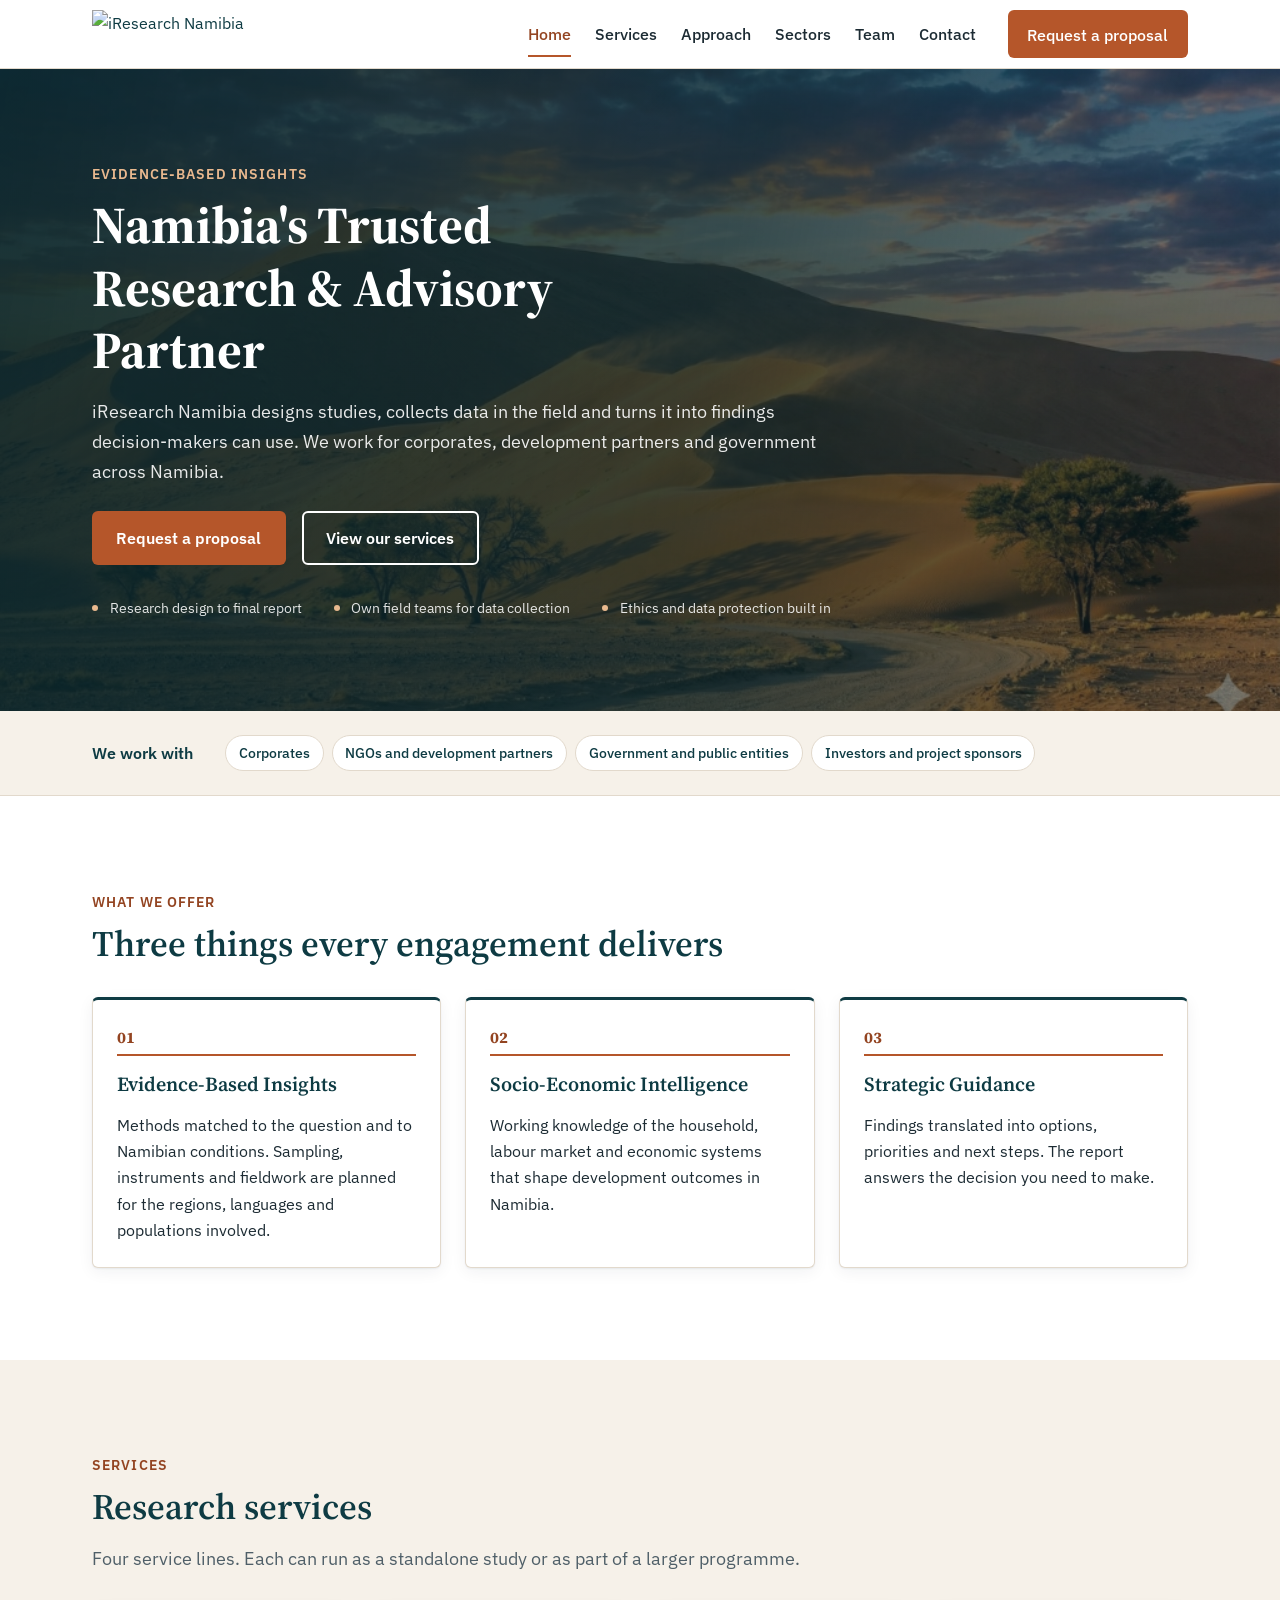
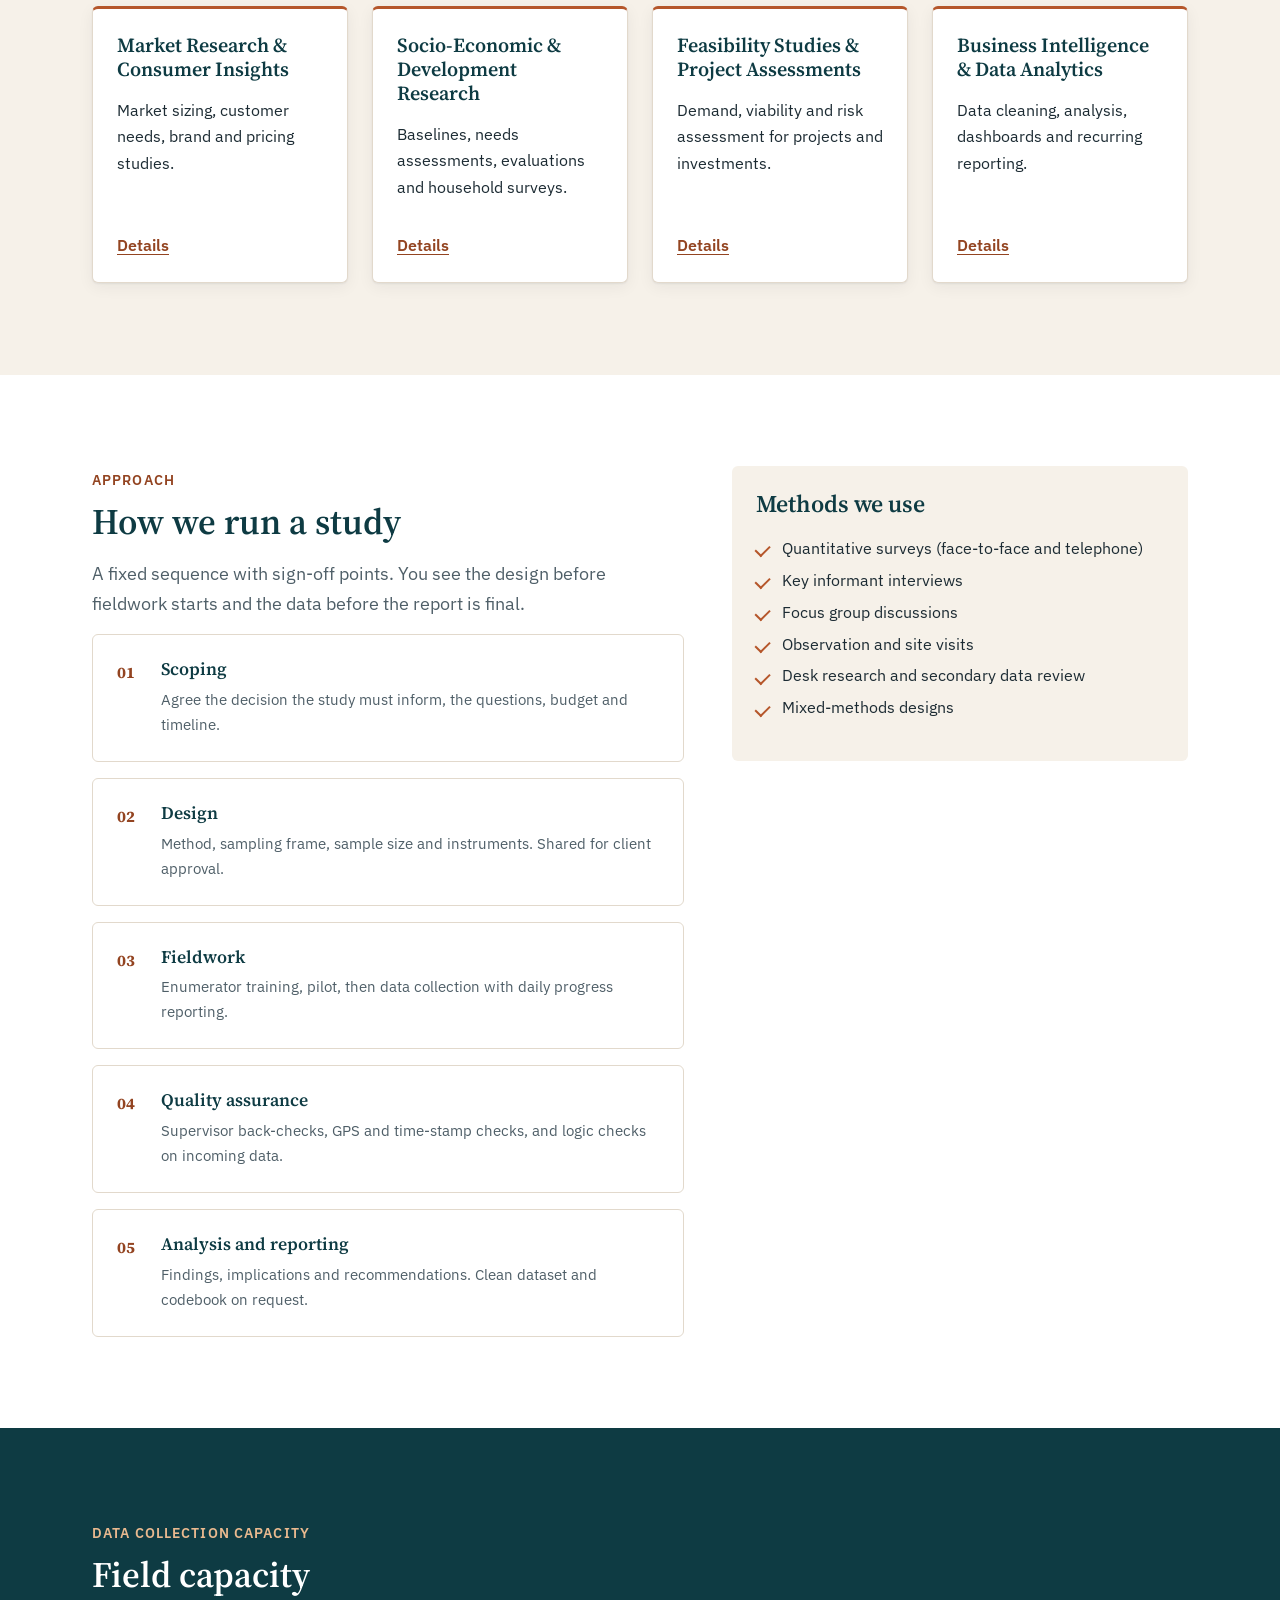
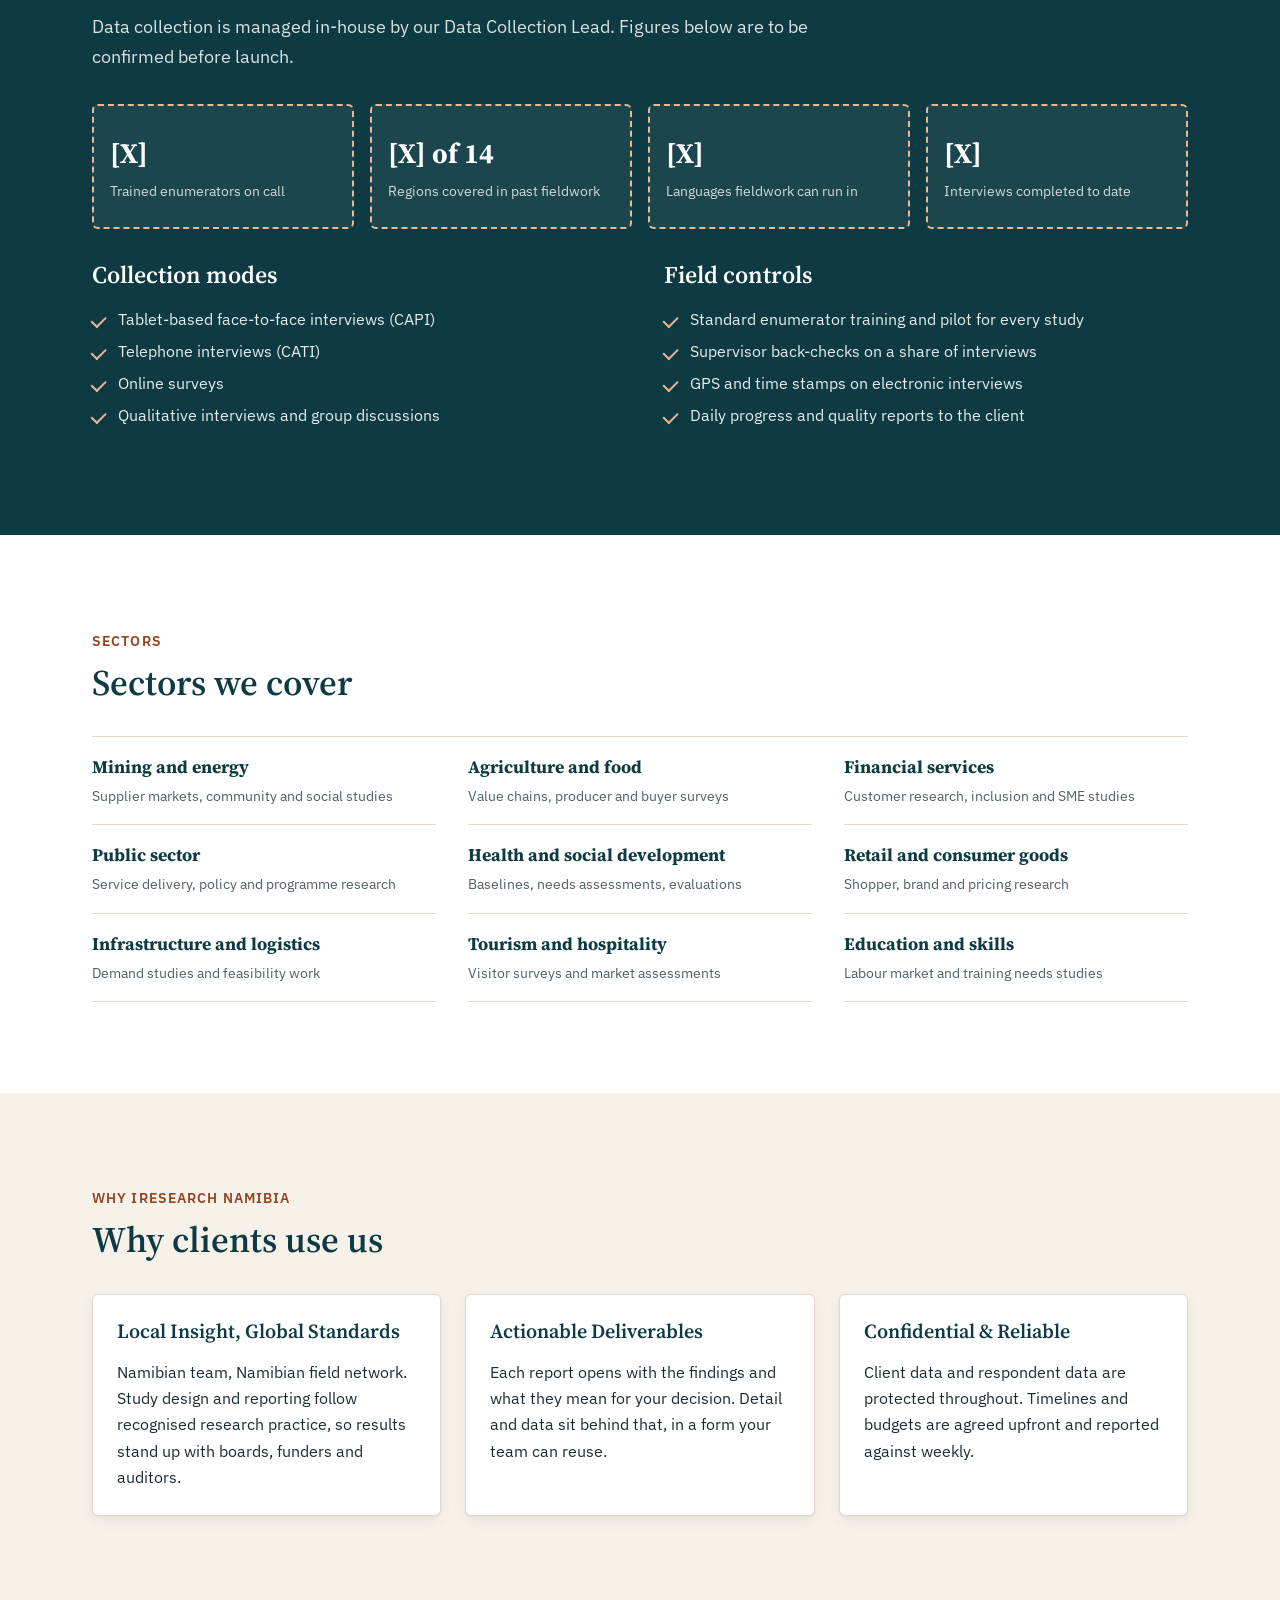
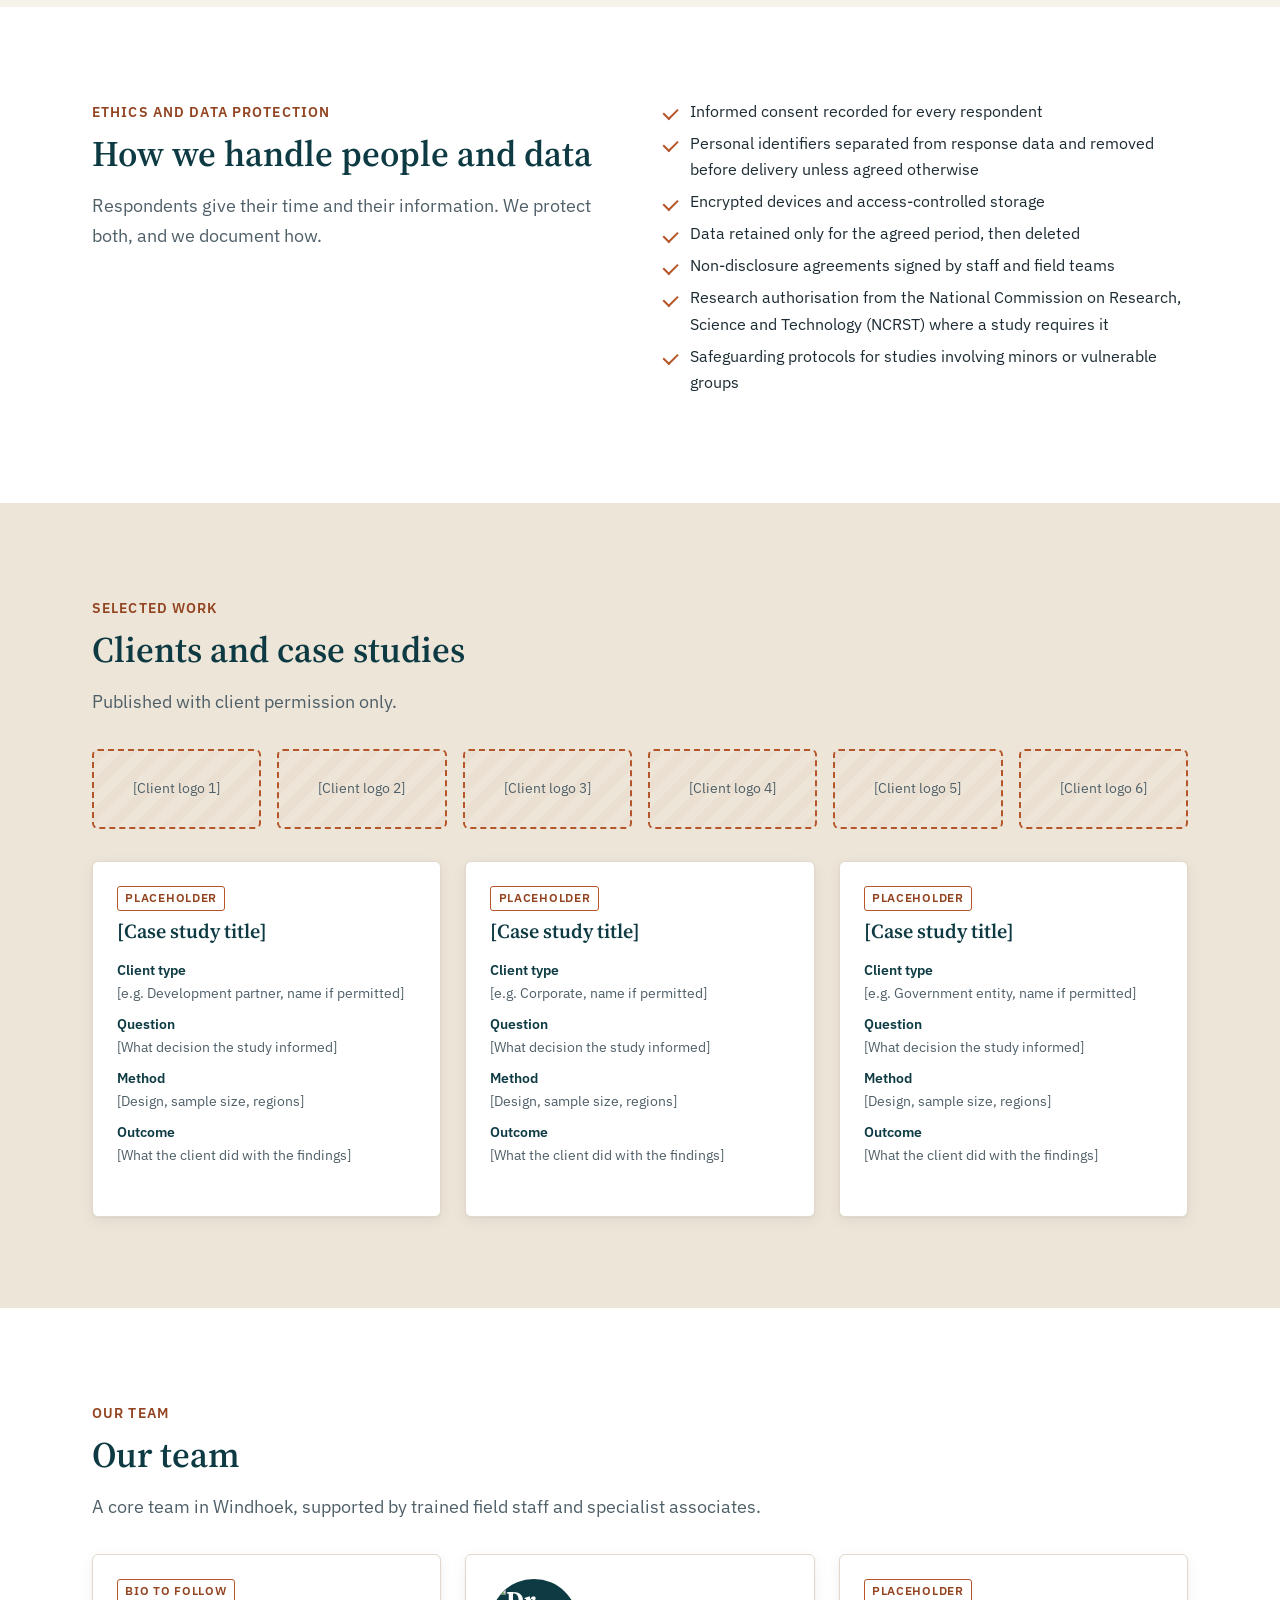
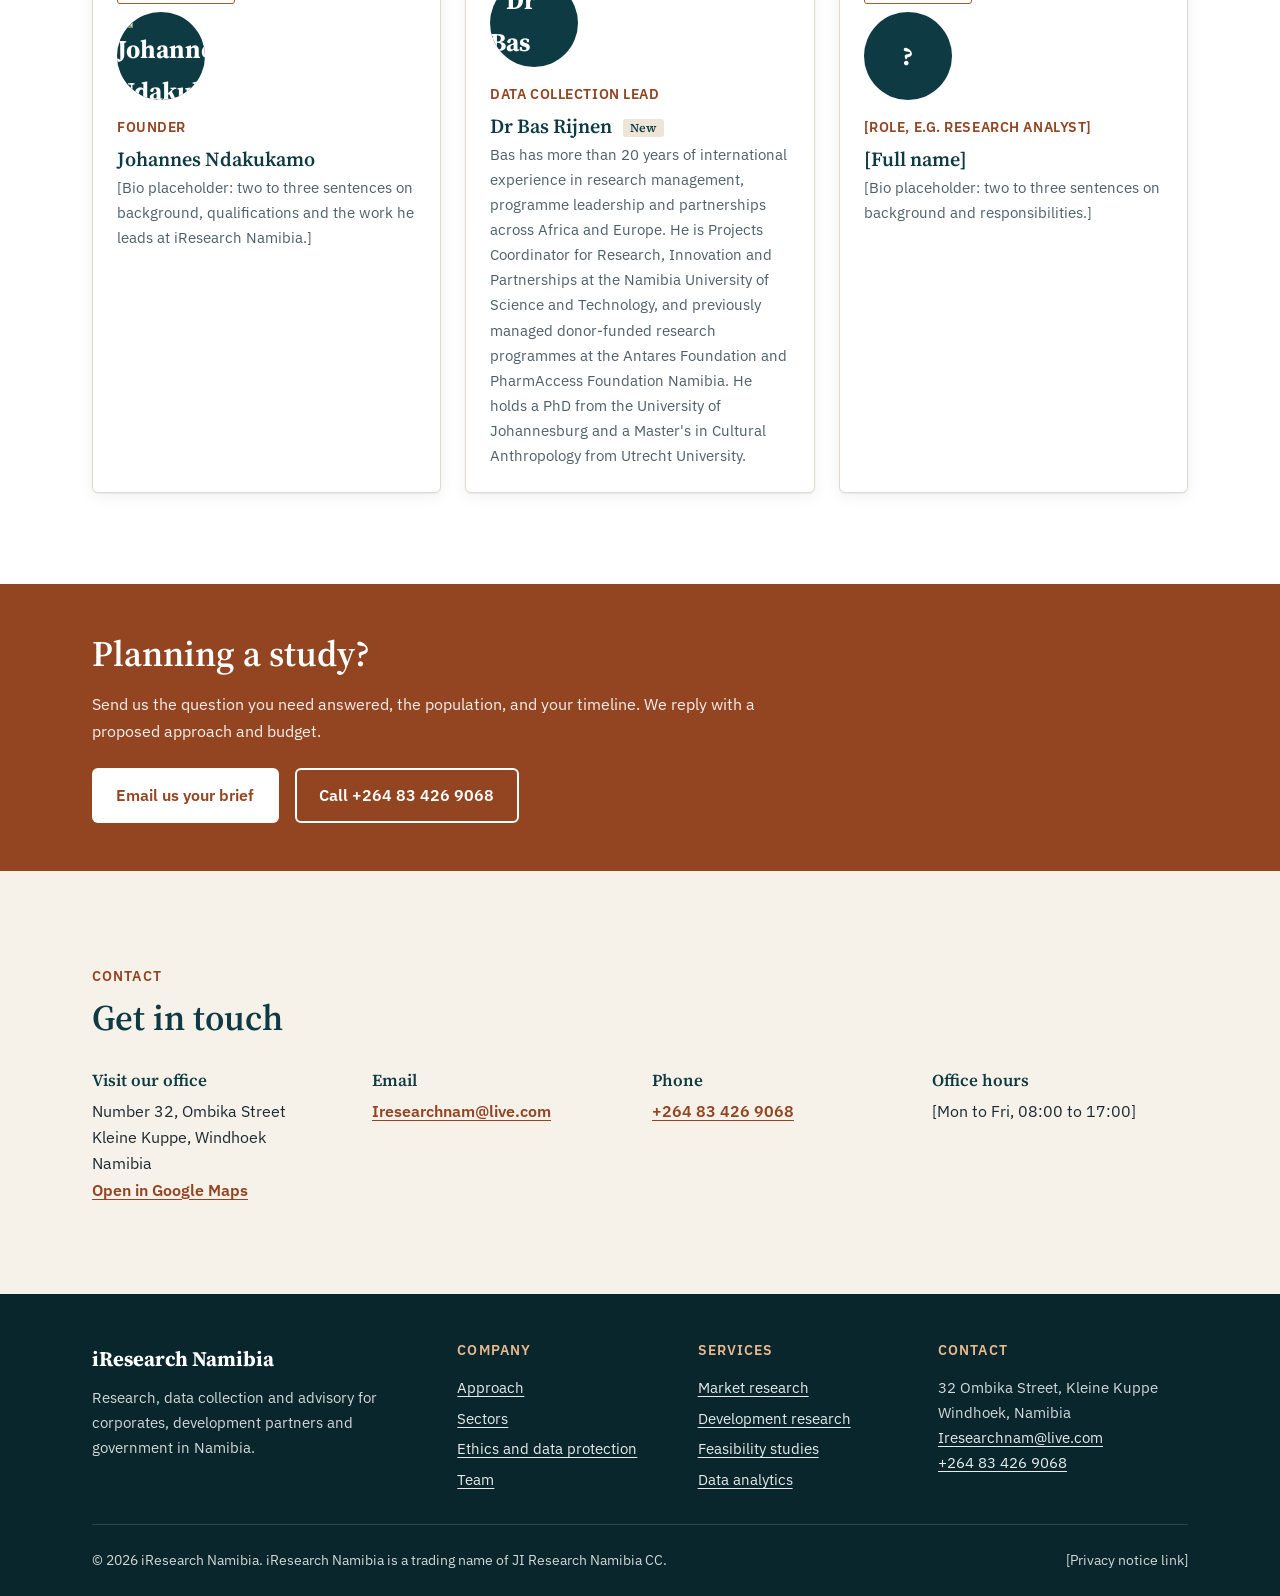
==== index.html @ 67d38da9 "Add website files" ====
<!DOCTYPE html>
<html lang="en-NA">
<head>
  <!-- ==================================================================
       GOOGLE TAG MANAGER: HEAD SNIPPET PLACEHOLDER
       Paste the GTM <script> snippet here, as high in <head> as possible.
       Replace GTM-XXXXXXX with the live container ID.
       Matching <noscript> placeholder sits immediately after <body>.
       ================================================================== -->

  <meta charset="utf-8">
  <meta name="viewport" content="width=device-width, initial-scale=1">
  <title>iResearch Namibia | Research, Data Collection and Advisory, Windhoek</title>
  <meta name="description" content="Windhoek-based research and data-collection firm. Market research, socio-economic and development research, feasibility studies and data analytics for corporates, development partners and government in Namibia.">
  <link rel="canonical" href="https://iresearchnamibia.com/">
  <meta name="robots" content="index, follow">
  <meta name="theme-color" content="#0E3B43">

  <!-- Open Graph -->
  <meta property="og:type" content="website">
  <meta property="og:site_name" content="iResearch Namibia">
  <meta property="og:locale" content="en_NA">
  <meta property="og:title" content="iResearch Namibia | Namibia's Trusted Research & Advisory Partner">
  <meta property="og:description" content="Evidence-based insights for corporates, development partners and government. Research design, nationwide data collection, analysis and advisory from Windhoek.">
  <meta property="og:url" content="https://iresearchnamibia.com/">
  <meta property="og:image" content="https://iresearchnamibia.com/desert-background.jpg">
  <meta property="og:image:alt" content="Namibian desert landscape">

  <!-- Twitter / X card -->
  <meta name="twitter:card" content="summary_large_image">
  <meta name="twitter:title" content="iResearch Namibia | Namibia's Trusted Research & Advisory Partner">
  <meta name="twitter:description" content="Evidence-based insights for corporates, development partners and government in Namibia.">
  <meta name="twitter:image" content="https://iresearchnamibia.com/desert-background.jpg">

  <link rel="icon" href="images/logo.png" type="image/png">

  <!-- Fonts -->
  <link rel="preconnect" href="https://fonts.googleapis.com">
  <link rel="preconnect" href="https://fonts.gstatic.com" crossorigin>
  <link rel="stylesheet" href="https://fonts.googleapis.com/css2?family=IBM+Plex+Sans:wght@400;500;600&family=Source+Serif+4:opsz,wght@8..60,600;8..60,700&display=swap">

  <link rel="stylesheet" href="styles.css">

  <!-- Flags JS support so the mobile menu can collapse. Without JS the menu stays visible. -->
  <script>document.documentElement.classList.add('js');</script>

  <!-- Structured data: Organization + LocalBusiness (ProfessionalService) -->
  <script type="application/ld+json">
  {
    "@context": "https://schema.org",
    "@type": ["Organization", "ProfessionalService"],
    "@id": "https://iresearchnamibia.com/#organization",
    "name": "iResearch Namibia",
    "legalName": "JI Research Namibia CC",
    "alternateName": "JI Research Namibia",
    "url": "https://iresearchnamibia.com/",
    "logo": "https://iresearchnamibia.com/images/logo.png",
    "image": "https://iresearchnamibia.com/desert-background.jpg",
    "slogan": "Namibia's Trusted Research & Advisory Partner",
    "description": "Research and data-collection firm based in Windhoek, Namibia. Market research, socio-economic and development research, feasibility studies and business intelligence for corporates, development partners and government.",
    "email": "Iresearchnam@live.com",
    "telephone": "+264834269068",
    "address": {
      "@type": "PostalAddress",
      "streetAddress": "32 Ombika Street, Kleine Kuppe",
      "addressLocality": "Windhoek",
      "addressRegion": "Khomas",
      "addressCountry": "NA"
    },
    "areaServed": { "@type": "Country", "name": "Namibia" },
    "founder": { "@type": "Person", "name": "Johannes Ndakukamo" },
    "contactPoint": {
      "@type": "ContactPoint",
      "contactType": "sales",
      "telephone": "+264834269068",
      "email": "Iresearchnam@live.com",
      "areaServed": "NA",
      "availableLanguage": ["English"]
    },
    "knowsAbout": [
      "Market research",
      "Consumer insights",
      "Socio-economic research",
      "Development research",
      "Feasibility studies",
      "Business intelligence",
      "Data analytics",
      "Survey data collection"
    ]
  }
  </script>
</head>
<body>
  <!-- ==================================================================
       GOOGLE TAG MANAGER: NOSCRIPT PLACEHOLDER
       Paste the GTM <noscript><iframe ...></iframe></noscript> snippet here,
       immediately after the opening <body> tag.
       ================================================================== -->

  <a class="skip-link" href="#main">Skip to main content</a>

  <header class="site-header">
    <div class="container header-inner">
      <a class="brand" href="index.html" aria-label="iResearch Namibia home">
        <img src="images/logo.png" alt="iResearch Namibia" width="162" height="48">
      </a>

      <button class="nav-toggle" type="button" aria-expanded="false" aria-controls="site-nav">
        <span class="nav-toggle-bars" aria-hidden="true"></span>
        <span>Menu</span>
      </button>

      <nav class="site-nav" id="site-nav" aria-label="Main">
        <ul>
          <li><a href="index.html" aria-current="page">Home</a></li>
          <li><a href="services.html">Services</a></li>
          <li><a href="index.html#approach">Approach</a></li>
          <li><a href="index.html#sectors">Sectors</a></li>
          <li><a href="index.html#team">Team</a></li>
          <li><a href="index.html#contact">Contact</a></li>
          <li class="nav-cta"><a class="btn btn-primary" href="index.html#contact">Request a proposal</a></li>
        </ul>
      </nav>
    </div>
  </header>

  <main id="main">

    <!-- 1. HERO -->
    <section class="hero" aria-labelledby="hero-title">
      <div class="container">
        <span class="eyebrow">Evidence-based Insights</span>
        <h1 id="hero-title">Namibia's Trusted Research &amp; Advisory Partner</h1>
        <p class="lead">iResearch Namibia designs studies, collects data in the field and turns it into findings decision-makers can use. We work for corporates, development partners and government across Namibia.</p>
        <div class="btn-row">
          <a class="btn btn-primary" href="#contact">Request a proposal</a>
          <a class="btn btn-light" href="services.html">View our services</a>
        </div>
        <ul class="hero-points">
          <li>Research design to final report</li>
          <li>Own field teams for data collection</li>
          <li>Ethics and data protection built in</li>
        </ul>
      </div>
    </section>

    <!-- 2. AUDIENCE STRIP -->
    <section class="audience" aria-label="Who we work with">
      <div class="container audience-inner">
        <p>We work with</p>
        <ul>
          <li><span class="chip">Corporates</span></li>
          <li><span class="chip">NGOs and development partners</span></li>
          <li><span class="chip">Government and public entities</span></li>
          <li><span class="chip">Investors and project sponsors</span></li>
        </ul>
      </div>
    </section>

    <!-- 3. PILLARS -->
    <section class="section" aria-labelledby="pillars-title">
      <div class="container">
        <div class="section-head">
          <span class="eyebrow">What we offer</span>
          <h2 id="pillars-title">Three things every engagement delivers</h2>
        </div>
        <div class="grid grid-3">
          <article class="card pillar">
            <span class="card-num">01</span>
            <h3>Evidence-Based Insights</h3>
            <p>Methods matched to the question and to Namibian conditions. Sampling, instruments and fieldwork are planned for the regions, languages and populations involved.</p>
          </article>
          <article class="card pillar">
            <span class="card-num">02</span>
            <h3>Socio-Economic Intelligence</h3>
            <p>Working knowledge of the household, labour market and economic systems that shape development outcomes in Namibia.</p>
          </article>
          <article class="card pillar">
            <span class="card-num">03</span>
            <h3>Strategic Guidance</h3>
            <p>Findings translated into options, priorities and next steps. The report answers the decision you need to make.</p>
          </article>
        </div>
      </div>
    </section>

    <!-- 4. SERVICES OVERVIEW -->
    <section class="section section--tint" aria-labelledby="services-title">
      <div class="container">
        <div class="section-head">
          <span class="eyebrow">Services</span>
          <h2 id="services-title">Research services</h2>
          <p class="lead">Four service lines. Each can run as a standalone study or as part of a larger programme.</p>
        </div>
        <div class="grid grid-4">
          <article class="card service-card">
            <h3>Market Research &amp; Consumer Insights</h3>
            <p>Market sizing, customer needs, brand and pricing studies.</p>
            <a class="card-link" href="services.html#market-research">Details<span class="visually-hidden"> on market research and consumer insights</span></a>
          </article>
          <article class="card service-card">
            <h3>Socio-Economic &amp; Development Research</h3>
            <p>Baselines, needs assessments, evaluations and household surveys.</p>
            <a class="card-link" href="services.html#development-research">Details<span class="visually-hidden"> on socio-economic and development research</span></a>
          </article>
          <article class="card service-card">
            <h3>Feasibility Studies &amp; Project Assessments</h3>
            <p>Demand, viability and risk assessment for projects and investments.</p>
            <a class="card-link" href="services.html#feasibility">Details<span class="visually-hidden"> on feasibility studies and project assessments</span></a>
          </article>
          <article class="card service-card">
            <h3>Business Intelligence &amp; Data Analytics</h3>
            <p>Data cleaning, analysis, dashboards and recurring reporting.</p>
            <a class="card-link" href="services.html#analytics">Details<span class="visually-hidden"> on business intelligence and data analytics</span></a>
          </article>
        </div>
      </div>
    </section>

    <!-- 5. APPROACH / METHODOLOGY -->
    <section class="section" id="approach" aria-labelledby="approach-title">
      <div class="container split split--wide-left">
        <div>
          <span class="eyebrow">Approach</span>
          <h2 id="approach-title">How we run a study</h2>
          <p class="lead">A fixed sequence with sign-off points. You see the design before fieldwork starts and the data before the report is final.</p>
          <ol class="steps">
            <li>
              <h3>Scoping</h3>
              <p>Agree the decision the study must inform, the questions, budget and timeline.</p>
            </li>
            <li>
              <h3>Design</h3>
              <p>Method, sampling frame, sample size and instruments. Shared for client approval.</p>
            </li>
            <li>
              <h3>Fieldwork</h3>
              <p>Enumerator training, pilot, then data collection with daily progress reporting.</p>
            </li>
            <li>
              <h3>Quality assurance</h3>
              <p>Supervisor back-checks, GPS and time-stamp checks, and logic checks on incoming data.</p>
            </li>
            <li>
              <h3>Analysis and reporting</h3>
              <p>Findings, implications and recommendations. Clean dataset and codebook on request.</p>
            </li>
          </ol>
        </div>
        <aside class="service-panel" aria-labelledby="methods-title">
          <h3 id="methods-title">Methods we use</h3>
          <ul class="check-list">
            <li>Quantitative surveys (face-to-face and telephone)</li>
            <li>Key informant interviews</li>
            <li>Focus group discussions</li>
            <li>Observation and site visits</li>
            <li>Desk research and secondary data review</li>
            <li>Mixed-methods designs</li>
          </ul>
          <!-- CONFIRM: adjust this list to methods the team delivers today. -->
        </aside>
      </div>
    </section>

    <!-- 6. DATA COLLECTION CAPACITY -->
    <section class="section section--dark" id="capacity" aria-labelledby="capacity-title">
      <div class="container">
        <div class="section-head">
          <span class="eyebrow">Data collection capacity</span>
          <h2 id="capacity-title">Field capacity</h2>
          <p class="lead">Data collection is managed in-house by our Data Collection Lead. Figures below are to be confirmed before launch.</p>
        </div>

        <!-- PLACEHOLDER: replace each [X] with a verified figure. Do not publish estimates. -->
        <dl class="stats">
          <div class="stat placeholder">
            <dt>Trained enumerators on call</dt>
            <dd>[X]</dd>
          </div>
          <div class="stat placeholder">
            <dt>Regions covered in past fieldwork</dt>
            <dd>[X] of 14</dd>
          </div>
          <div class="stat placeholder">
            <dt>Languages fieldwork can run in</dt>
            <dd>[X]</dd>
          </div>
          <div class="stat placeholder">
            <dt>Interviews completed to date</dt>
            <dd>[X]</dd>
          </div>
        </dl>

        <div class="split mt-4">
          <div>
            <h3>Collection modes</h3>
            <ul class="check-list">
              <li>Tablet-based face-to-face interviews (CAPI)</li>
              <li>Telephone interviews (CATI)</li>
              <li>Online surveys</li>
              <li>Qualitative interviews and group discussions</li>
            </ul>
            <!-- CONFIRM: list the platform used, e.g. [KoboToolbox / SurveyCTO / ODK]. -->
          </div>
          <div>
            <h3>Field controls</h3>
            <ul class="check-list">
              <li>Standard enumerator training and pilot for every study</li>
              <li>Supervisor back-checks on a share of interviews</li>
              <li>GPS and time stamps on electronic interviews</li>
              <li>Daily progress and quality reports to the client</li>
            </ul>
          </div>
        </div>
      </div>
    </section>

    <!-- 7. SECTORS -->
    <section class="section" id="sectors" aria-labelledby="sectors-title">
      <div class="container">
        <div class="section-head">
          <span class="eyebrow">Sectors</span>
          <h2 id="sectors-title">Sectors we cover</h2>
        </div>
        <!-- CONFIRM: keep only sectors where the team has delivered work or can show relevant experience. -->
        <ul class="sector-list">
          <li><strong>Mining and energy</strong><span>Supplier markets, community and social studies</span></li>
          <li><strong>Agriculture and food</strong><span>Value chains, producer and buyer surveys</span></li>
          <li><strong>Financial services</strong><span>Customer research, inclusion and SME studies</span></li>
          <li><strong>Public sector</strong><span>Service delivery, policy and programme research</span></li>
          <li><strong>Health and social development</strong><span>Baselines, needs assessments, evaluations</span></li>
          <li><strong>Retail and consumer goods</strong><span>Shopper, brand and pricing research</span></li>
          <li><strong>Infrastructure and logistics</strong><span>Demand studies and feasibility work</span></li>
          <li><strong>Tourism and hospitality</strong><span>Visitor surveys and market assessments</span></li>
          <li><strong>Education and skills</strong><span>Labour market and training needs studies</span></li>
        </ul>
      </div>
    </section>

    <!-- 8. WHY US -->
    <section class="section section--tint" aria-labelledby="why-title">
      <div class="container">
        <div class="section-head">
          <span class="eyebrow">Why iResearch Namibia</span>
          <h2 id="why-title">Why clients use us</h2>
        </div>
        <div class="grid grid-3">
          <article class="card">
            <h3>Local Insight, Global Standards</h3>
            <p>Namibian team, Namibian field network. Study design and reporting follow recognised research practice, so results stand up with boards, funders and auditors.</p>
          </article>
          <article class="card">
            <h3>Actionable Deliverables</h3>
            <p>Each report opens with the findings and what they mean for your decision. Detail and data sit behind that, in a form your team can reuse.</p>
          </article>
          <article class="card">
            <h3>Confidential &amp; Reliable</h3>
            <p>Client data and respondent data are protected throughout. Timelines and budgets are agreed upfront and reported against weekly.</p>
          </article>
        </div>
      </div>
    </section>

    <!-- 9. ETHICS AND DATA PROTECTION -->
    <section class="section" id="ethics" aria-labelledby="ethics-title">
      <div class="container split">
        <div>
          <span class="eyebrow">Ethics and data protection</span>
          <h2 id="ethics-title">How we handle people and data</h2>
          <p class="lead">Respondents give their time and their information. We protect both, and we document how.</p>
        </div>
        <div>
          <ul class="check-list">
            <li>Informed consent recorded for every respondent</li>
            <li>Personal identifiers separated from response data and removed before delivery unless agreed otherwise</li>
            <li>Encrypted devices and access-controlled storage</li>
            <li>Data retained only for the agreed period, then deleted</li>
            <li>Non-disclosure agreements signed by staff and field teams</li>
            <li>Research authorisation from the National Commission on Research, Science and Technology (NCRST) where a study requires it</li>
            <li>Safeguarding protocols for studies involving minors or vulnerable groups</li>
          </ul>
          <!-- CONFIRM: each item above must match current practice. Add a link to a data protection policy page once written. -->
        </div>
      </div>
    </section>

    <!-- 10. CLIENTS AND CASE STUDIES (PLACEHOLDERS) -->
    <section class="section section--tint-2" id="work" aria-labelledby="work-title">
      <div class="container">
        <div class="section-head">
          <span class="eyebrow">Selected work</span>
          <h2 id="work-title">Clients and case studies</h2>
          <p class="lead">Published with client permission only.</p>
        </div>

        <!-- PLACEHOLDER: client logos. Use only with written client consent. Replace each li with
             <li><img src="images/clients/name.png" alt="Client name" loading="lazy"></li> -->
        <h3 class="visually-hidden">Client logos</h3>
        <ul class="logo-strip" aria-label="Client logos (placeholders)">
          <li class="placeholder">[Client logo 1]</li>
          <li class="placeholder">[Client logo 2]</li>
          <li class="placeholder">[Client logo 3]</li>
          <li class="placeholder">[Client logo 4]</li>
          <li class="placeholder">[Client logo 5]</li>
          <li class="placeholder">[Client logo 6]</li>
        </ul>

        <!-- PLACEHOLDER: case studies. Keep the Client / Question / Method / Outcome structure. -->
        <div class="grid grid-3 mt-4">
          <article class="card case-card placeholder">
            <span class="ph-label">Placeholder</span>
            <h3>[Case study title]</h3>
            <dl>
              <dt>Client type</dt><dd>[e.g. Development partner, name if permitted]</dd>
              <dt>Question</dt><dd>[What decision the study informed]</dd>
              <dt>Method</dt><dd>[Design, sample size, regions]</dd>
              <dt>Outcome</dt><dd>[What the client did with the findings]</dd>
            </dl>
          </article>
          <article class="card case-card placeholder">
            <span class="ph-label">Placeholder</span>
            <h3>[Case study title]</h3>
            <dl>
              <dt>Client type</dt><dd>[e.g. Corporate, name if permitted]</dd>
              <dt>Question</dt><dd>[What decision the study informed]</dd>
              <dt>Method</dt><dd>[Design, sample size, regions]</dd>
              <dt>Outcome</dt><dd>[What the client did with the findings]</dd>
            </dl>
          </article>
          <article class="card case-card placeholder">
            <span class="ph-label">Placeholder</span>
            <h3>[Case study title]</h3>
            <dl>
              <dt>Client type</dt><dd>[e.g. Government entity, name if permitted]</dd>
              <dt>Question</dt><dd>[What decision the study informed]</dd>
              <dt>Method</dt><dd>[Design, sample size, regions]</dd>
              <dt>Outcome</dt><dd>[What the client did with the findings]</dd>
            </dl>
          </article>
        </div>
      </div>
    </section>

    <!-- 11. TEAM -->
    <section class="section" id="team" aria-labelledby="team-title">
      <div class="container">
        <div class="section-head">
          <span class="eyebrow">Our team</span>
          <h2 id="team-title">Our team</h2>
          <p class="lead">A core team in Windhoek, supported by trained field staff and specialist associates.</p>
        </div>
        <div class="grid grid-3">

          <!-- TEAM CARD: Founder. Replace bracketed text. Suggested bio points to confirm:
               commercial banking background (Standard Bank Namibia), MBA (Wits Business School),
               deal structuring and business development experience. -->
          <article class="card team-card placeholder">
            <span class="ph-label">Bio to follow</span>
            <img class="avatar" src="images/team/johannes.jpg" alt="Johannes Ndakukamo" width="88" height="88">
            <p class="team-role">Founder</p>
            <h3>Johannes Ndakukamo</h3>
            <p class="bio">[Bio placeholder: two to three sentences on background, qualifications and the work he leads at iResearch Namibia.]</p>
          </article>

          <!-- TEAM CARD: Dr Bas Rijnen, Data Collection Lead. Bio drawn from his CV (Sept 2026). -->
          <article class="card team-card">
            <img class="avatar" src="images/team/bas-rijnen.png" alt="Dr Bas Rijnen" width="88" height="88" style="object-fit:cover;border-radius:50%;padding:0">
            <p class="team-role">Data Collection Lead</p>
            <h3>Dr Bas Rijnen <span class="team-tag">New</span></h3>
            <p class="bio">Bas has more than 20 years of international experience in research management, programme leadership and partnerships across Africa and Europe. He is Projects Coordinator for Research, Innovation and Partnerships at the Namibia University of Science and Technology, and previously managed donor-funded research programmes at the Antares Foundation and PharmAccess Foundation Namibia. He holds a PhD from the University of Johannesburg and a Master's in Cultural Anthropology from Utrecht University.</p>
          </article>

          <!-- TEAM CARD: third member. Name, role and bio to follow. -->
          <article class="card team-card placeholder">
            <span class="ph-label">Placeholder</span>
            <div class="avatar" aria-hidden="true">?</div>
            <p class="team-role">[Role, e.g. Research Analyst]</p>
            <h3>[Full name]</h3>
            <p class="bio">[Bio placeholder: two to three sentences on background and responsibilities.]</p>
          </article>

        </div>
      </div>
    </section>

    <!-- 12. CTA -->
    <section class="cta-band" aria-labelledby="cta-title">
      <div class="container">
        <h2 id="cta-title">Planning a study?</h2>
        <p>Send us the question you need answered, the population, and your timeline. We reply with a proposed approach and budget.</p>
        <div class="btn-row">
          <a class="btn btn-primary" href="mailto:Iresearchnam@live.com?subject=Research%20proposal%20request">Email us your brief</a>
          <a class="btn btn-light" href="tel:+264834269068">Call +264 83 426 9068</a>
        </div>
      </div>
    </section>

    <!-- 13. CONTACT -->
    <section class="section section--tint" id="contact" aria-labelledby="contact-title">
      <div class="container">
        <div class="section-head">
          <span class="eyebrow">Contact</span>
          <h2 id="contact-title">Get in touch</h2>
        </div>
        <div class="contact-grid">
          <div class="contact-item">
            <h3>Visit our office</h3>
            <address>
              Number 32, Ombika Street<br>
              Kleine Kuppe, Windhoek<br>
              Namibia
            </address>
            <p><a href="https://www.google.com/maps/search/?api=1&amp;query=32+Ombika+Street+Kleine+Kuppe+Windhoek+Namibia" rel="noopener" target="_blank">Open in Google Maps<span class="visually-hidden"> (opens in a new tab)</span></a></p>
          </div>
          <div class="contact-item">
            <h3>Email</h3>
            <p><a href="mailto:Iresearchnam@live.com">Iresearchnam@live.com</a></p>
          </div>
          <div class="contact-item">
            <h3>Phone</h3>
            <p><a href="tel:+264834269068">+264 83 426 9068</a></p>
          </div>
          <div class="contact-item">
            <h3>Office hours</h3>
            <!-- PLACEHOLDER: confirm hours -->
            <p>[Mon to Fri, 08:00 to 17:00]</p>
          </div>
        </div>
      </div>
    </section>

  </main>

  <footer class="site-footer">
    <div class="container">
      <div class="footer-grid">
        <div>
          <p class="footer-brand">iResearch Namibia</p>
          <p>Research, data collection and advisory for corporates, development partners and government in Namibia.</p>
        </div>
        <nav aria-label="Footer">
          <h2>Company</h2>
          <ul>
            <li><a href="index.html#approach">Approach</a></li>
            <li><a href="index.html#sectors">Sectors</a></li>
            <li><a href="index.html#ethics">Ethics and data protection</a></li>
            <li><a href="index.html#team">Team</a></li>
          </ul>
        </nav>
        <nav aria-label="Services">
          <h2>Services</h2>
          <ul>
            <li><a href="services.html#market-research">Market research</a></li>
            <li><a href="services.html#development-research">Development research</a></li>
            <li><a href="services.html#feasibility">Feasibility studies</a></li>
            <li><a href="services.html#analytics">Data analytics</a></li>
          </ul>
        </nav>
        <div>
          <h2>Contact</h2>
          <address>
            32 Ombika Street, Kleine Kuppe<br>
            Windhoek, Namibia<br>
            <a href="mailto:Iresearchnam@live.com">Iresearchnam@live.com</a><br>
            <a href="tel:+264834269068">+264 83 426 9068</a>
          </address>
        </div>
      </div>
      <div class="footer-legal">
        <p>&copy; 2026 iResearch Namibia. iResearch Namibia is a trading name of JI Research Namibia CC.</p>
        <!-- PLACEHOLDER: link to privacy notice once published, e.g. <a href="privacy.html">Privacy notice</a> -->
        <p>[Privacy notice link]</p>
      </div>
    </div>
  </footer>

  <!-- Mobile menu toggle. The only script on the page. -->
  <script>
    (function () {
      var btn = document.querySelector('.nav-toggle');
      var nav = document.getElementById('site-nav');
      if (!btn || !nav) return;
      function close() { nav.classList.remove('is-open'); btn.setAttribute('aria-expanded', 'false'); }
      btn.addEventListener('click', function () {
        var open = nav.classList.toggle('is-open');
        btn.setAttribute('aria-expanded', open ? 'true' : 'false');
      });
      nav.addEventListener('click', function (e) { if (e.target.closest('a')) close(); });
      document.addEventListener('keydown', function (e) { if (e.key === 'Escape') close(); });
    })();
  </script>
</body>
</html>
---- styles.css ----
/* ==========================================================================
   iResearch Namibia | Shared stylesheet
   Mobile-first. Plain CSS. No framework.
   Fonts: Source Serif 4 (headings), IBM Plex Sans (body) via Google Fonts.
   ========================================================================== */

/* ---------- 1. Tokens ---------- */
:root {
  /* Colour */
  --c-primary: #0E3B43;        /* Deep petrol: header, dark bands */
  --c-primary-dark: #08262C;   /* Footer, hover on dark */
  --c-accent: #B5562A;         /* Dune ochre: buttons (white text 4.8:1) */
  --c-accent-dark: #934421;    /* Ochre for text and links on light (6:1) */
  --c-accent-soft: #E9B98F;    /* Ochre highlight on dark backgrounds */
  --c-sand: #F6F1E9;           /* Page background tint */
  --c-sand-2: #EDE5D8;         /* Alternate section tint */
  --c-line: #E2D9CC;           /* Borders, rules */
  --c-ink: #1C2B33;            /* Body text */
  --c-muted: #4F5F68;          /* Secondary text */
  --c-white: #FFFFFF;

  /* Type */
  --f-head: "Source Serif 4", Georgia, "Times New Roman", serif;
  --f-body: "IBM Plex Sans", system-ui, -apple-system, "Segoe UI", Roboto, Arial, sans-serif;

  --fs-sm: 0.875rem;
  --fs-base: 1rem;
  --fs-md: 1.125rem;
  --fs-lg: clamp(1.25rem, 1.1rem + 0.6vw, 1.5rem);
  --fs-xl: clamp(1.6rem, 1.3rem + 1.4vw, 2.25rem);
  --fs-xxl: clamp(2rem, 1.5rem + 2.6vw, 3.25rem);

  /* Space and shape */
  --space-1: 0.5rem;
  --space-2: 1rem;
  --space-3: 1.5rem;
  --space-4: 2rem;
  --space-5: 3rem;
  --space-6: clamp(3.5rem, 2.5rem + 4vw, 6rem);
  --radius: 6px;
  --shadow: 0 1px 2px rgba(8, 38, 44, 0.06), 0 4px 16px rgba(8, 38, 44, 0.06);
  --max: 1160px;
}

/* ---------- 2. Base ---------- */
*,
*::before,
*::after { box-sizing: border-box; }

html { -webkit-text-size-adjust: 100%; scroll-behavior: smooth; }

@media (prefers-reduced-motion: reduce) {
  html { scroll-behavior: auto; }
  *, *::before, *::after { transition: none !important; animation: none !important; }
}

body {
  margin: 0;
  font-family: var(--f-body);
  font-size: var(--fs-base);
  line-height: 1.65;
  color: var(--c-ink);
  background: var(--c-white);
}

img { max-width: 100%; height: auto; display: block; }

h1, h2, h3, h4 {
  font-family: var(--f-head);
  font-weight: 600;
  line-height: 1.2;
  color: var(--c-primary);
  margin: 0 0 var(--space-2);
}
h1 { font-size: var(--fs-xxl); font-weight: 700; }
h2 { font-size: var(--fs-xl); }
h3 { font-size: var(--fs-lg); }
h4 { font-size: var(--fs-md); }

p { margin: 0 0 var(--space-2); }
ul, ol { margin: 0 0 var(--space-2); padding-left: 1.2rem; }
li + li { margin-top: 0.35rem; }

a { color: var(--c-accent-dark); text-underline-offset: 3px; }
a:hover { color: var(--c-primary); }

:focus-visible {
  outline: 3px solid var(--c-accent);
  outline-offset: 3px;
  border-radius: 2px;
}

address { font-style: normal; }

/* ---------- 3. Utilities ---------- */
.container {
  width: 100%;
  max-width: var(--max);
  margin-inline: auto;
  padding-inline: var(--space-3);
}

.visually-hidden {
  position: absolute !important;
  width: 1px; height: 1px;
  padding: 0; margin: -1px;
  overflow: hidden; clip: rect(0 0 0 0);
  white-space: nowrap; border: 0;
}

.skip-link {
  position: absolute;
  left: var(--space-2);
  top: -100px;
  z-index: 100;
  background: var(--c-white);
  color: var(--c-primary);
  padding: var(--space-1) var(--space-2);
  border-radius: var(--radius);
  font-weight: 600;
}
.skip-link:focus { top: var(--space-2); }

.eyebrow {
  display: inline-block;
  font-family: var(--f-body);
  font-size: var(--fs-sm);
  font-weight: 600;
  letter-spacing: 0.08em;
  text-transform: uppercase;
  color: var(--c-accent-dark);
  margin-bottom: var(--space-1);
}

.lead { font-size: var(--fs-md); color: var(--c-muted); max-width: 46rem; }

/* Visible placeholder marker. Remove the class once real content is in. */
.placeholder {
  border: 2px dashed var(--c-accent);
  background: repeating-linear-gradient(
    -45deg, rgba(181, 86, 42, 0.04), rgba(181, 86, 42, 0.04) 10px,
    transparent 10px, transparent 20px);
}
.ph-label {
  display: inline-block;
  align-self: flex-start;
  font-size: 0.75rem;
  font-weight: 600;
  letter-spacing: 0.06em;
  text-transform: uppercase;
  color: var(--c-accent-dark);
  background: var(--c-white);
  border: 1px solid var(--c-accent);
  border-radius: 3px;
  padding: 0.1rem 0.45rem;
  margin-bottom: var(--space-1);
}

/* ---------- 4. Buttons ---------- */
.btn {
  display: inline-flex;
  align-items: center;
  justify-content: center;
  gap: 0.5rem;
  min-height: 48px;
  padding: 0.75rem 1.4rem;
  font-family: var(--f-body);
  font-size: var(--fs-base);
  font-weight: 600;
  text-decoration: none;
  border-radius: var(--radius);
  border: 2px solid transparent;
  cursor: pointer;
  transition: background-color 0.15s ease, color 0.15s ease, border-color 0.15s ease;
}
.btn-primary { background: var(--c-accent); color: var(--c-white); }
.btn-primary:hover { background: var(--c-accent-dark); color: var(--c-white); }
.btn-outline { border-color: var(--c-primary); color: var(--c-primary); background: transparent; }
.btn-outline:hover { background: var(--c-primary); color: var(--c-white); }
.btn-light { border-color: var(--c-white); color: var(--c-white); background: transparent; }
.btn-light:hover { background: var(--c-white); color: var(--c-primary); }

.btn-row { display: flex; flex-wrap: wrap; gap: var(--space-2); margin-top: var(--space-3); }

/* ---------- 5. Header and navigation ---------- */
.site-header {
  position: sticky;
  top: 0;
  z-index: 50;
  background: var(--c-white);
  border-bottom: 1px solid var(--c-line);
}
.header-inner {
  display: flex;
  align-items: center;
  justify-content: space-between;
  gap: var(--space-2);
  min-height: 68px;
}
.brand {
  display: inline-flex;
  align-items: center;
  gap: 0.6rem;
  text-decoration: none;
  color: var(--c-primary);
}
.brand img { height: 48px; width: auto; max-width: 210px; object-fit: contain; }
.brand-name {
  font-family: var(--f-head);
  font-weight: 700;
  font-size: 1.2rem;
  line-height: 1.1;
}
.brand-name small {
  display: block;
  font-family: var(--f-body);
  font-weight: 500;
  font-size: 0.7rem;
  letter-spacing: 0.08em;
  text-transform: uppercase;
  color: var(--c-muted);
}

.nav-toggle {
  display: none; /* shown only when JS is available, see .js rules */
  align-items: center;
  gap: 0.5rem;
  min-height: 44px;
  padding: 0.5rem 0.9rem;
  font: 600 var(--fs-sm) var(--f-body);
  color: var(--c-primary);
  background: transparent;
  border: 1px solid var(--c-line);
  border-radius: var(--radius);
  cursor: pointer;
}
.nav-toggle-bars,
.nav-toggle-bars::before,
.nav-toggle-bars::after {
  display: block;
  width: 18px; height: 2px;
  background: currentColor;
  position: relative;
}
.nav-toggle-bars::before,
.nav-toggle-bars::after { content: ""; position: absolute; left: 0; }
.nav-toggle-bars::before { top: -6px; }
.nav-toggle-bars::after { top: 6px; }

.site-nav ul {
  list-style: none;
  margin: 0;
  padding: 0;
  display: flex;
  flex-wrap: wrap;
  gap: 0.25rem 1rem;
}
.site-nav li + li { margin-top: 0; }
.site-nav a {
  display: inline-block;
  padding: 0.6rem 0;
  font-weight: 500;
  color: var(--c-ink);
  text-decoration: none;
}
.site-nav a:hover,
.site-nav a[aria-current="page"] { color: var(--c-accent-dark); }
.site-nav a[aria-current="page"] { box-shadow: inset 0 -2px 0 var(--c-accent); }
.site-nav .nav-cta { display: none; }

/* Mobile behaviour when JS is present: collapse the menu */
.js .nav-toggle { display: inline-flex; }
.js .site-nav {
  display: none;
  position: absolute;
  left: 0; right: 0; top: 100%;
  background: var(--c-white);
  border-bottom: 1px solid var(--c-line);
  box-shadow: var(--shadow);
}
.js .site-nav.is-open { display: block; }
.js .site-nav ul {
  flex-direction: column;
  padding: var(--space-1) var(--space-3) var(--space-3);
}
.js .site-nav a { display: block; padding: 0.8rem 0; border-bottom: 1px solid var(--c-line); }
.js .site-nav a[aria-current="page"] { box-shadow: none; }
.js .site-nav .nav-cta { display: block; margin-top: var(--space-2); }
.js .site-nav .nav-cta a { border-bottom: 0; color: var(--c-white); text-align: center; }

/* No-JS fallback on small screens: the nav simply wraps under the brand */
html:not(.js) .header-inner { flex-wrap: wrap; padding-block: var(--space-1); }

/* ---------- 6. Hero ---------- */
.hero {
  position: relative;
  color: var(--c-white);
  background-color: var(--c-primary);
  background-image:
    linear-gradient(100deg, rgba(8, 38, 44, 0.92) 0%, rgba(8, 38, 44, 0.78) 55%, rgba(8, 38, 44, 0.45) 100%),
    url("desert-background.jpg");
  background-size: cover;
  background-position: center;
  padding-block: var(--space-6);
}
.hero--services {
  background-image:
    linear-gradient(100deg, rgba(8, 38, 44, 0.93) 0%, rgba(8, 38, 44, 0.8) 60%, rgba(8, 38, 44, 0.5) 100%),
    url("services-hero.jpg");
  padding-block: var(--space-5);
}
.hero h1 { color: var(--c-white); max-width: 22ch; }
.hero .eyebrow { color: var(--c-accent-soft); }
.hero .lead { color: rgba(255, 255, 255, 0.9); }

.hero-points {
  list-style: none;
  padding: 0;
  margin: var(--space-4) 0 0;
  display: grid;
  gap: var(--space-1);
  font-size: var(--fs-sm);
  color: rgba(255, 255, 255, 0.88);
}
.hero-points li { margin: 0; padding-left: 1.1rem; position: relative; }
.hero-points li::before {
  content: "";
  position: absolute; left: 0; top: 0.6em;
  width: 6px; height: 6px;
  background: var(--c-accent-soft);
  border-radius: 50%;
}

.breadcrumb { font-size: var(--fs-sm); margin-bottom: var(--space-2); }
.breadcrumb ol { list-style: none; padding: 0; margin: 0; display: flex; gap: 0.5rem; }
.breadcrumb li + li { margin: 0; }
.breadcrumb li + li::before { content: "/"; margin-right: 0.5rem; color: rgba(255, 255, 255, 0.6); }
.breadcrumb a { color: var(--c-accent-soft); }
.breadcrumb [aria-current] { color: rgba(255, 255, 255, 0.85); }

/* ---------- 7. Sections ---------- */
.section { padding-block: var(--space-6); }
.section--tint { background: var(--c-sand); }
.section--tint-2 { background: var(--c-sand-2); }
.section--dark { background: var(--c-primary); color: rgba(255, 255, 255, 0.9); }
.section--dark h2,
.section--dark h3 { color: var(--c-white); }
.section--dark .eyebrow { color: var(--c-accent-soft); }
.section--dark .lead { color: rgba(255, 255, 255, 0.85); }
.section--dark a { color: var(--c-accent-soft); }

.section-head { max-width: 48rem; margin-bottom: var(--space-4); }

.grid { display: grid; gap: var(--space-3); }

/* ---------- 8. Audience strip and logos ---------- */
.audience {
  border-bottom: 1px solid var(--c-line);
  background: var(--c-sand);
  padding-block: var(--space-3);
}
.audience-inner { display: grid; gap: var(--space-2); }
.audience p { margin: 0; font-weight: 600; color: var(--c-primary); }
.audience ul { list-style: none; padding: 0; margin: 0; display: flex; flex-wrap: wrap; gap: 0.5rem; }
.audience li { margin: 0; }
.chip {
  display: inline-block;
  padding: 0.35rem 0.8rem;
  font-size: var(--fs-sm);
  font-weight: 500;
  color: var(--c-primary);
  background: var(--c-white);
  border: 1px solid var(--c-line);
  border-radius: 999px;
}

.logo-strip {
  display: grid;
  grid-template-columns: repeat(2, 1fr);
  gap: var(--space-2);
  list-style: none;
  padding: 0;
  margin: 0;
}
.logo-strip li {
  margin: 0;
  min-height: 80px;
  display: grid;
  place-items: center;
  text-align: center;
  font-size: var(--fs-sm);
  color: var(--c-muted);
  border-radius: var(--radius);
  padding: var(--space-1);
}

/* ---------- 9. Cards ---------- */
.card {
  background: var(--c-white);
  border: 1px solid var(--c-line);
  border-radius: var(--radius);
  padding: var(--space-3);
  box-shadow: var(--shadow);
  display: flex;
  flex-direction: column;
}
.card h3 { font-size: 1.25rem; }
.card p:last-child { margin-bottom: 0; }
.card .card-link { margin-top: auto; padding-top: var(--space-2); font-weight: 600; }

.card-num {
  font-family: var(--f-head);
  font-weight: 700;
  font-size: 1rem;
  color: var(--c-accent-dark);
  border-bottom: 2px solid var(--c-accent);
  display: inline-block;
  padding-bottom: 0.2rem;
  margin-bottom: var(--space-2);
}

.pillar { border-top: 3px solid var(--c-primary); }

.service-card { border-top: 3px solid var(--c-accent); }
.service-card ul { font-size: var(--fs-sm); color: var(--c-muted); }

/* ---------- 10. Method steps ---------- */
.steps {
  list-style: none;
  padding: 0;
  margin: 0;
  display: grid;
  gap: var(--space-2);
  counter-reset: step;
}
.steps li {
  margin: 0;
  counter-increment: step;
  position: relative;
  padding: var(--space-3) var(--space-3) var(--space-3) 4.25rem;
  background: var(--c-white);
  border: 1px solid var(--c-line);
  border-radius: var(--radius);
}
.steps li::before {
  content: counter(step, decimal-leading-zero);
  position: absolute;
  left: var(--space-3);
  top: var(--space-3);
  font-family: var(--f-head);
  font-weight: 700;
  color: var(--c-accent-dark);
}
.steps h3 { font-size: 1.1rem; margin-bottom: 0.4rem; }
.steps p { margin: 0; color: var(--c-muted); font-size: 0.95rem; }

/* ---------- 11. Capacity / stats ---------- */
.stats { display: grid; grid-template-columns: repeat(2, 1fr); gap: var(--space-2); margin: 0; }
.stat {
  border-radius: var(--radius);
  padding: var(--space-3) var(--space-2);
  background: rgba(255, 255, 255, 0.06);
}
.section--dark .stat.placeholder { border-color: var(--c-accent-soft); }
.section--dark .ph-label { background: transparent; color: var(--c-accent-soft); border-color: var(--c-accent-soft); }
.stat dt { font-size: var(--fs-sm); color: rgba(255, 255, 255, 0.8); margin-top: 0.25rem; }
.stat dd {
  margin: 0;
  font-family: var(--f-head);
  font-size: 1.75rem;
  font-weight: 700;
  color: var(--c-white);
  order: -1;
}
.stat { display: flex; flex-direction: column; }

.check-list { list-style: none; padding: 0; }
.check-list li { padding-left: 1.6rem; position: relative; }
.check-list li::before {
  content: "";
  position: absolute; left: 0.1rem; top: 0.45em;
  width: 0.55rem; height: 0.9rem;
  border: solid var(--c-accent);
  border-width: 0 2px 2px 0;
  transform: rotate(45deg);
}
.section--dark .check-list li::before { border-color: var(--c-accent-soft); }

/* ---------- 12. Sectors ---------- */
.sector-list {
  list-style: none;
  padding: 0;
  margin: 0;
  display: grid;
  grid-template-columns: 1fr;
  gap: 0;
  border-top: 1px solid var(--c-line);
}
.sector-list li {
  margin: 0;
  padding: var(--space-2) 0;
  border-bottom: 1px solid var(--c-line);
}
.sector-list strong { display: block; color: var(--c-primary); font-family: var(--f-head); font-size: 1.1rem; }
.sector-list span { font-size: var(--fs-sm); color: var(--c-muted); }

/* ---------- 13. Case studies ---------- */
.case-card dl { margin: 0 0 var(--space-2); font-size: var(--fs-sm); }
.case-card dt { font-weight: 600; color: var(--c-primary); }
.case-card dd { margin: 0 0 0.5rem; color: var(--c-muted); }

/* ---------- 14. Team ---------- */
.team-card { align-items: flex-start; }
.avatar {
  width: 88px; height: 88px;
  border-radius: 50%;
  display: grid;
  place-items: center;
  font-family: var(--f-head);
  font-size: 1.6rem;
  font-weight: 700;
  color: var(--c-white);
  background: var(--c-primary);
  margin-bottom: var(--space-2);
  overflow: hidden;
}
.avatar img { width: 100%; height: 100%; object-fit: cover; }
.team-role {
  font-size: var(--fs-sm);
  font-weight: 600;
  letter-spacing: 0.04em;
  text-transform: uppercase;
  color: var(--c-accent-dark);
  margin-bottom: var(--space-1);
}
.team-card h3 { margin-bottom: 0.25rem; }
.team-card .bio { color: var(--c-muted); font-size: 0.95rem; }
.team-tag {
  display: inline-block;
  font-size: 0.75rem;
  font-weight: 600;
  color: var(--c-primary);
  background: var(--c-sand-2);
  border-radius: 3px;
  padding: 0.1rem 0.45rem;
  margin-left: 0.4rem;
  vertical-align: middle;
}

/* ---------- 15. CTA band ---------- */
.cta-band { background: var(--c-accent-dark); color: var(--c-white); padding-block: var(--space-5); }
.cta-band h2 { color: var(--c-white); }
.cta-band p { color: rgba(255, 255, 255, 0.92); max-width: 44rem; }
.cta-band .btn-primary { background: var(--c-white); color: var(--c-accent-dark); }
.cta-band .btn-primary:hover { background: var(--c-sand); color: var(--c-primary); }

/* ---------- 16. Contact ---------- */
.contact-grid { display: grid; gap: var(--space-3); }
.contact-item h3 { font-size: 1.05rem; margin-bottom: 0.4rem; }
.contact-item p { margin: 0; }
.contact-item a { font-weight: 600; }

/* ---------- 17. Services page detail ---------- */
.service-nav {
  list-style: none;
  padding: 0;
  margin: 0;
  display: grid;
  gap: 0.5rem;
}
.service-nav li { margin: 0; }
.service-nav a {
  display: block;
  padding: 0.75rem 1rem;
  border: 1px solid var(--c-line);
  border-left: 3px solid var(--c-accent);
  border-radius: var(--radius);
  background: var(--c-white);
  text-decoration: none;
  font-weight: 600;
  color: var(--c-primary);
}
.service-nav a:hover { background: var(--c-sand); }

.service-detail { scroll-margin-top: 90px; }
.service-detail + .service-detail { border-top: 1px solid var(--c-line); }
.service-layout { display: grid; gap: var(--space-4); }
.service-meta { display: grid; gap: var(--space-3); }
.service-meta h3 {
  font-family: var(--f-body);
  font-size: var(--fs-sm);
  font-weight: 600;
  letter-spacing: 0.06em;
  text-transform: uppercase;
  color: var(--c-accent-dark);
  margin-bottom: var(--space-1);
}
.service-meta ul { margin: 0; }
.service-panel {
  background: var(--c-sand);
  border-radius: var(--radius);
  padding: var(--space-3);
}

.data-table { width: 100%; border-collapse: collapse; font-size: 0.95rem; }
.data-table caption { text-align: left; font-weight: 600; color: var(--c-primary); margin-bottom: var(--space-1); }
.data-table th,
.data-table td { text-align: left; vertical-align: top; padding: 0.75rem; border-bottom: 1px solid var(--c-line); }
.data-table th { color: var(--c-primary); background: var(--c-sand); font-weight: 600; }
.table-wrap { overflow-x: auto; }

/* FAQ, native details/summary: no JS */
.faq details {
  border: 1px solid var(--c-line);
  border-radius: var(--radius);
  background: var(--c-white);
  margin-bottom: var(--space-1);
}
.faq summary {
  cursor: pointer;
  padding: var(--space-2) var(--space-3);
  font-weight: 600;
  color: var(--c-primary);
  list-style: none;
  position: relative;
  padding-right: 3rem;
}
.faq summary::-webkit-details-marker { display: none; }
.faq summary::after {
  content: "+";
  position: absolute; right: var(--space-3); top: 50%;
  transform: translateY(-50%);
  font-size: 1.4rem; color: var(--c-accent-dark);
}
.faq details[open] summary::after { content: "\2212"; }
.faq details > div { padding: 0 var(--space-3) var(--space-2); color: var(--c-muted); }

/* ---------- 18. Footer ---------- */
.site-footer {
  background: var(--c-primary-dark);
  color: rgba(255, 255, 255, 0.82);
  padding-block: var(--space-5) var(--space-3);
  font-size: 0.95rem;
}
.site-footer a { color: rgba(255, 255, 255, 0.9); }
.site-footer a:hover { color: var(--c-accent-soft); }
.footer-grid { display: grid; gap: var(--space-4); }
.site-footer h2 {
  font-family: var(--f-body);
  font-size: var(--fs-sm);
  font-weight: 600;
  letter-spacing: 0.08em;
  text-transform: uppercase;
  color: var(--c-accent-soft);
  margin-bottom: var(--space-2);
}
.site-footer ul { list-style: none; padding: 0; margin: 0; }
.footer-brand { font-family: var(--f-head); font-size: 1.3rem; font-weight: 700; color: var(--c-white); margin-bottom: var(--space-1); }
.footer-legal {
  border-top: 1px solid rgba(255, 255, 255, 0.15);
  margin-top: var(--space-4);
  padding-top: var(--space-3);
  font-size: var(--fs-sm);
  display: grid;
  gap: var(--space-1);
}
.footer-legal p { margin: 0; }

/* ==========================================================================
   Breakpoints
   ========================================================================== */
@media (min-width: 600px) {
  .grid-2 { grid-template-columns: repeat(2, 1fr); }
  .grid-3 { grid-template-columns: repeat(2, 1fr); }
  .grid-4 { grid-template-columns: repeat(2, 1fr); }
  .logo-strip { grid-template-columns: repeat(3, 1fr); }
  .stats { grid-template-columns: repeat(2, 1fr); }
  .sector-list { grid-template-columns: repeat(2, 1fr); column-gap: var(--space-4); }
  .contact-grid { grid-template-columns: repeat(2, 1fr); }
  .footer-grid { grid-template-columns: repeat(2, 1fr); }
  .service-nav { grid-template-columns: repeat(2, 1fr); }
  .service-meta { grid-template-columns: repeat(2, 1fr); }
}

@media (min-width: 960px) {
  .container { padding-inline: var(--space-4); }

  /* Desktop nav: always visible, toggle hidden */
  .js .nav-toggle { display: none; }
  .js .site-nav,
  .site-nav {
    display: block;
    position: static;
    box-shadow: none;
    border: 0;
    background: transparent;
  }
  .js .site-nav ul,
  .site-nav ul { flex-direction: row; align-items: center; padding: 0; gap: 0 1.5rem; }
  .js .site-nav a { border-bottom: 0; padding: 0.6rem 0; }
  .js .site-nav a[aria-current="page"],
  .site-nav a[aria-current="page"] { box-shadow: inset 0 -2px 0 var(--c-accent); }
  .site-nav .nav-cta,
  .js .site-nav .nav-cta { display: block; margin: 0 0 0 0.5rem; }
  .site-nav .nav-cta a,
  .js .site-nav .nav-cta a { color: var(--c-white); padding: 0.6rem 1.1rem; min-height: 44px; box-shadow: none; }

  .grid-3 { grid-template-columns: repeat(3, 1fr); }
  .grid-4 { grid-template-columns: repeat(4, 1fr); }
  .logo-strip { grid-template-columns: repeat(6, 1fr); }
  .stats { grid-template-columns: repeat(4, 1fr); }
  .audience-inner { grid-template-columns: auto 1fr; align-items: center; gap: var(--space-4); }
  .sector-list { grid-template-columns: repeat(3, 1fr); }
  .split { display: grid; grid-template-columns: 1fr 1fr; gap: var(--space-5); align-items: start; }
  .split--wide-left { grid-template-columns: 1.3fr 1fr; }
  .contact-grid { grid-template-columns: repeat(4, 1fr); }
  .footer-grid { grid-template-columns: 1.6fr 1fr 1fr 1.2fr; }
  .footer-legal { grid-template-columns: 1fr auto; }
  .service-layout { grid-template-columns: 1.4fr 1fr; align-items: start; }
  .service-nav { grid-template-columns: repeat(4, 1fr); }
  .hero-points { grid-template-columns: repeat(3, auto); justify-content: start; gap: var(--space-1) var(--space-4); }
}

/* ---------- Print ---------- */
@media print {
  .site-header, .nav-toggle, .cta-band, .skip-link { display: none !important; }
  .hero { background: none !important; color: #000; padding-block: 1rem; }
  .hero h1, .hero .lead { color: #000; }
  .section { padding-block: 1rem; }
  a { color: #000; }
}
.mt-4 { margin-top: var(--space-4); }
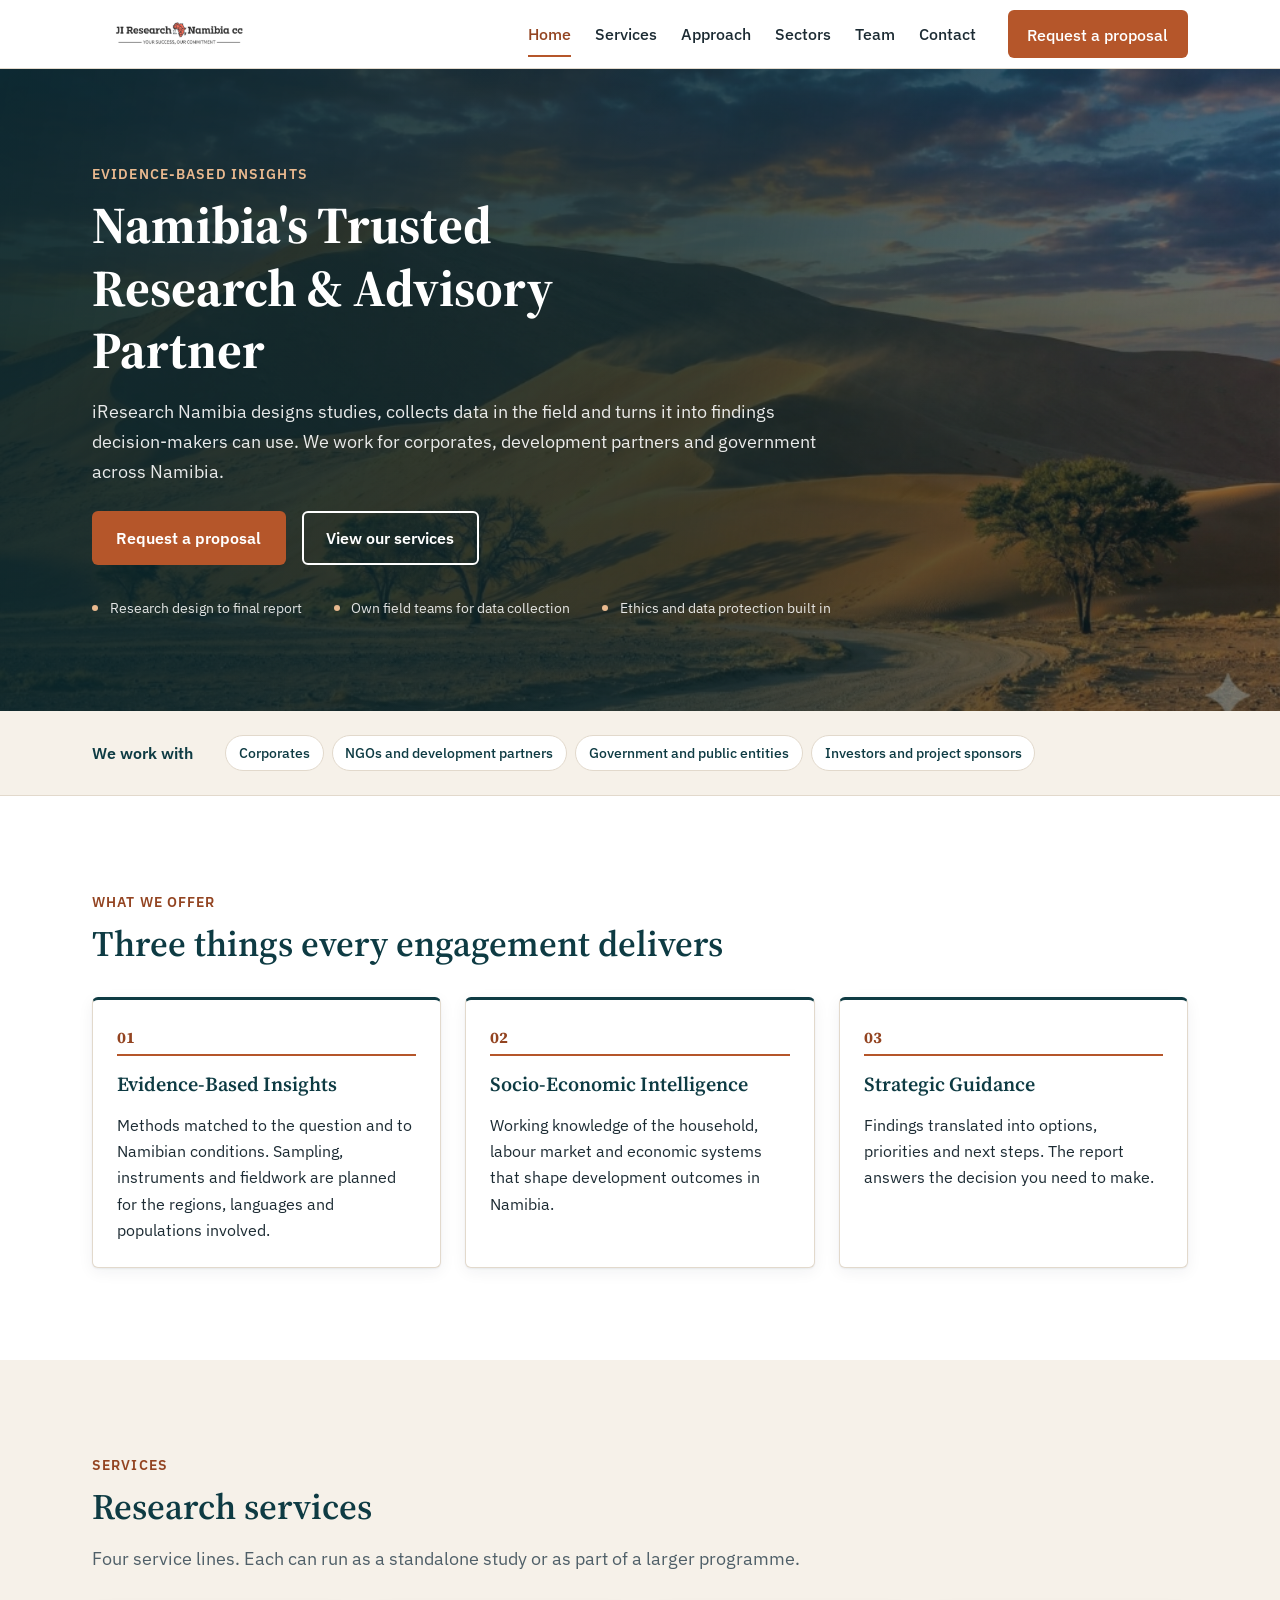
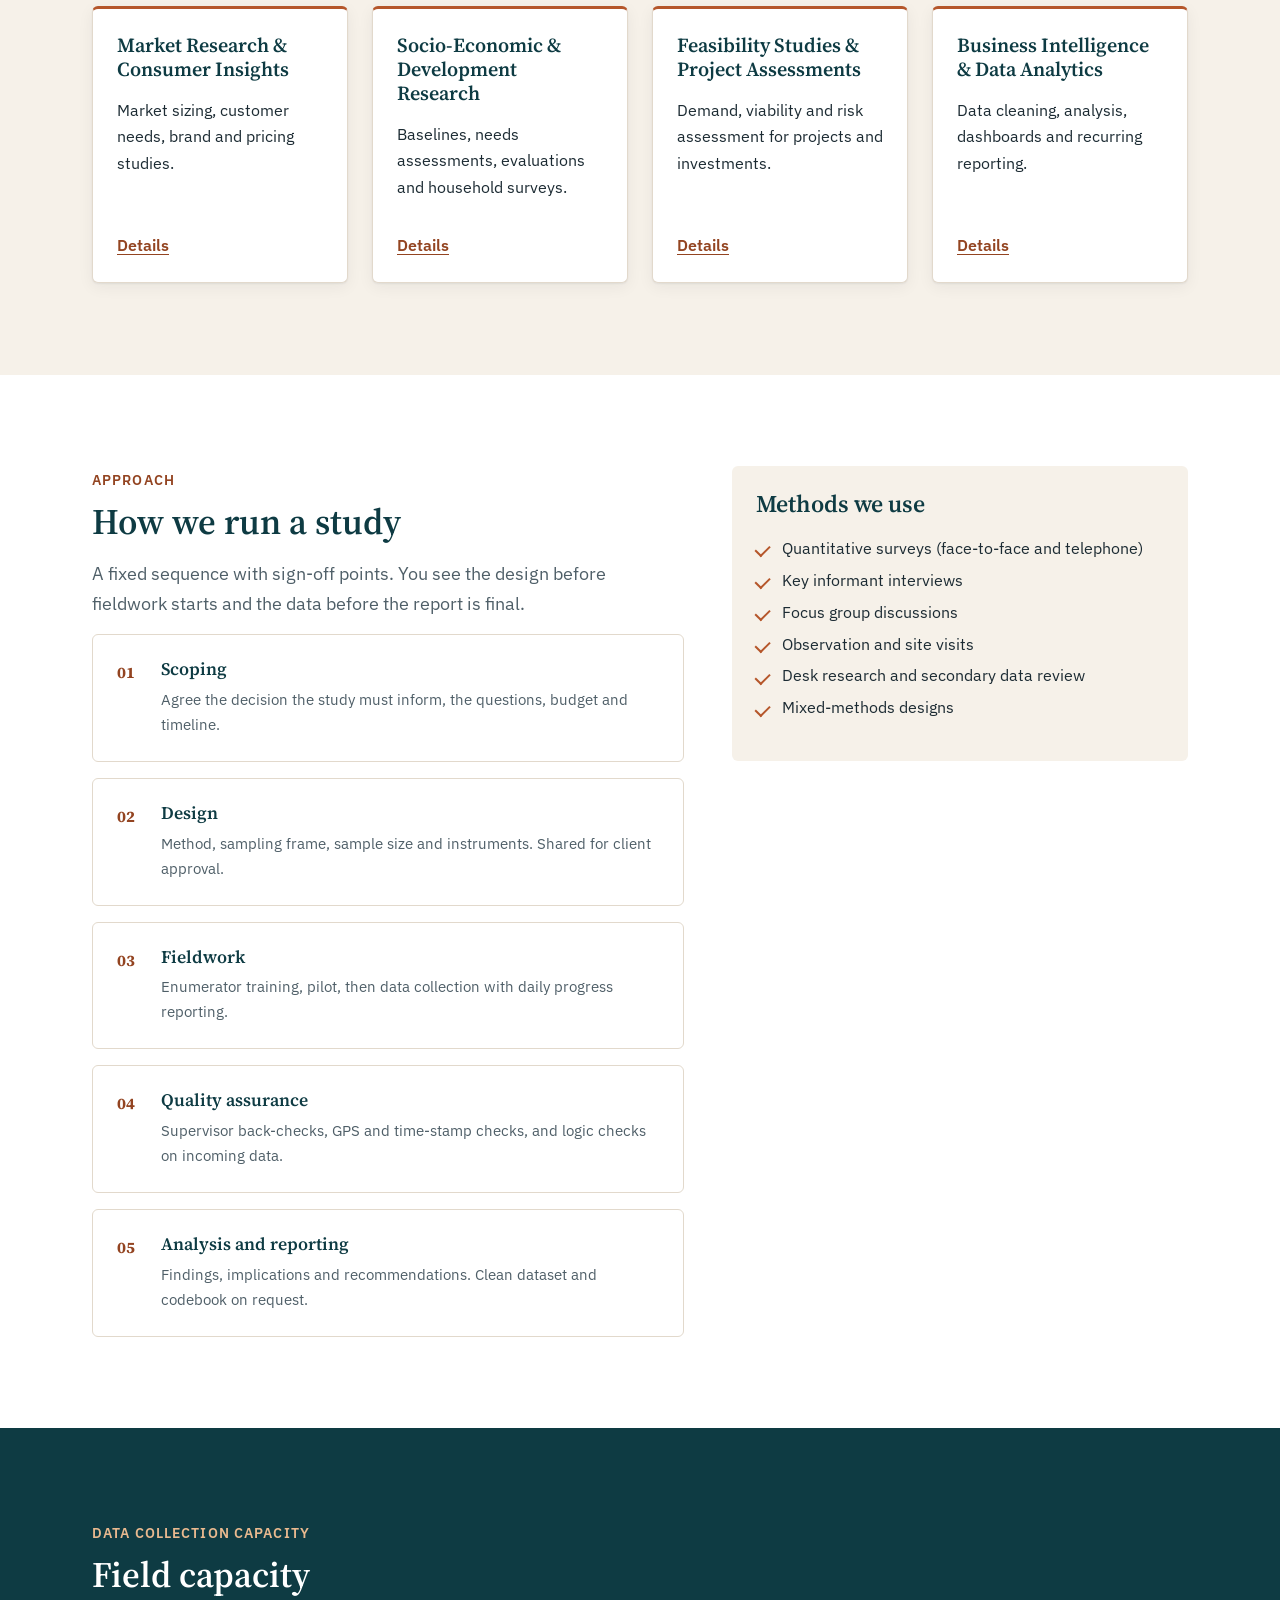
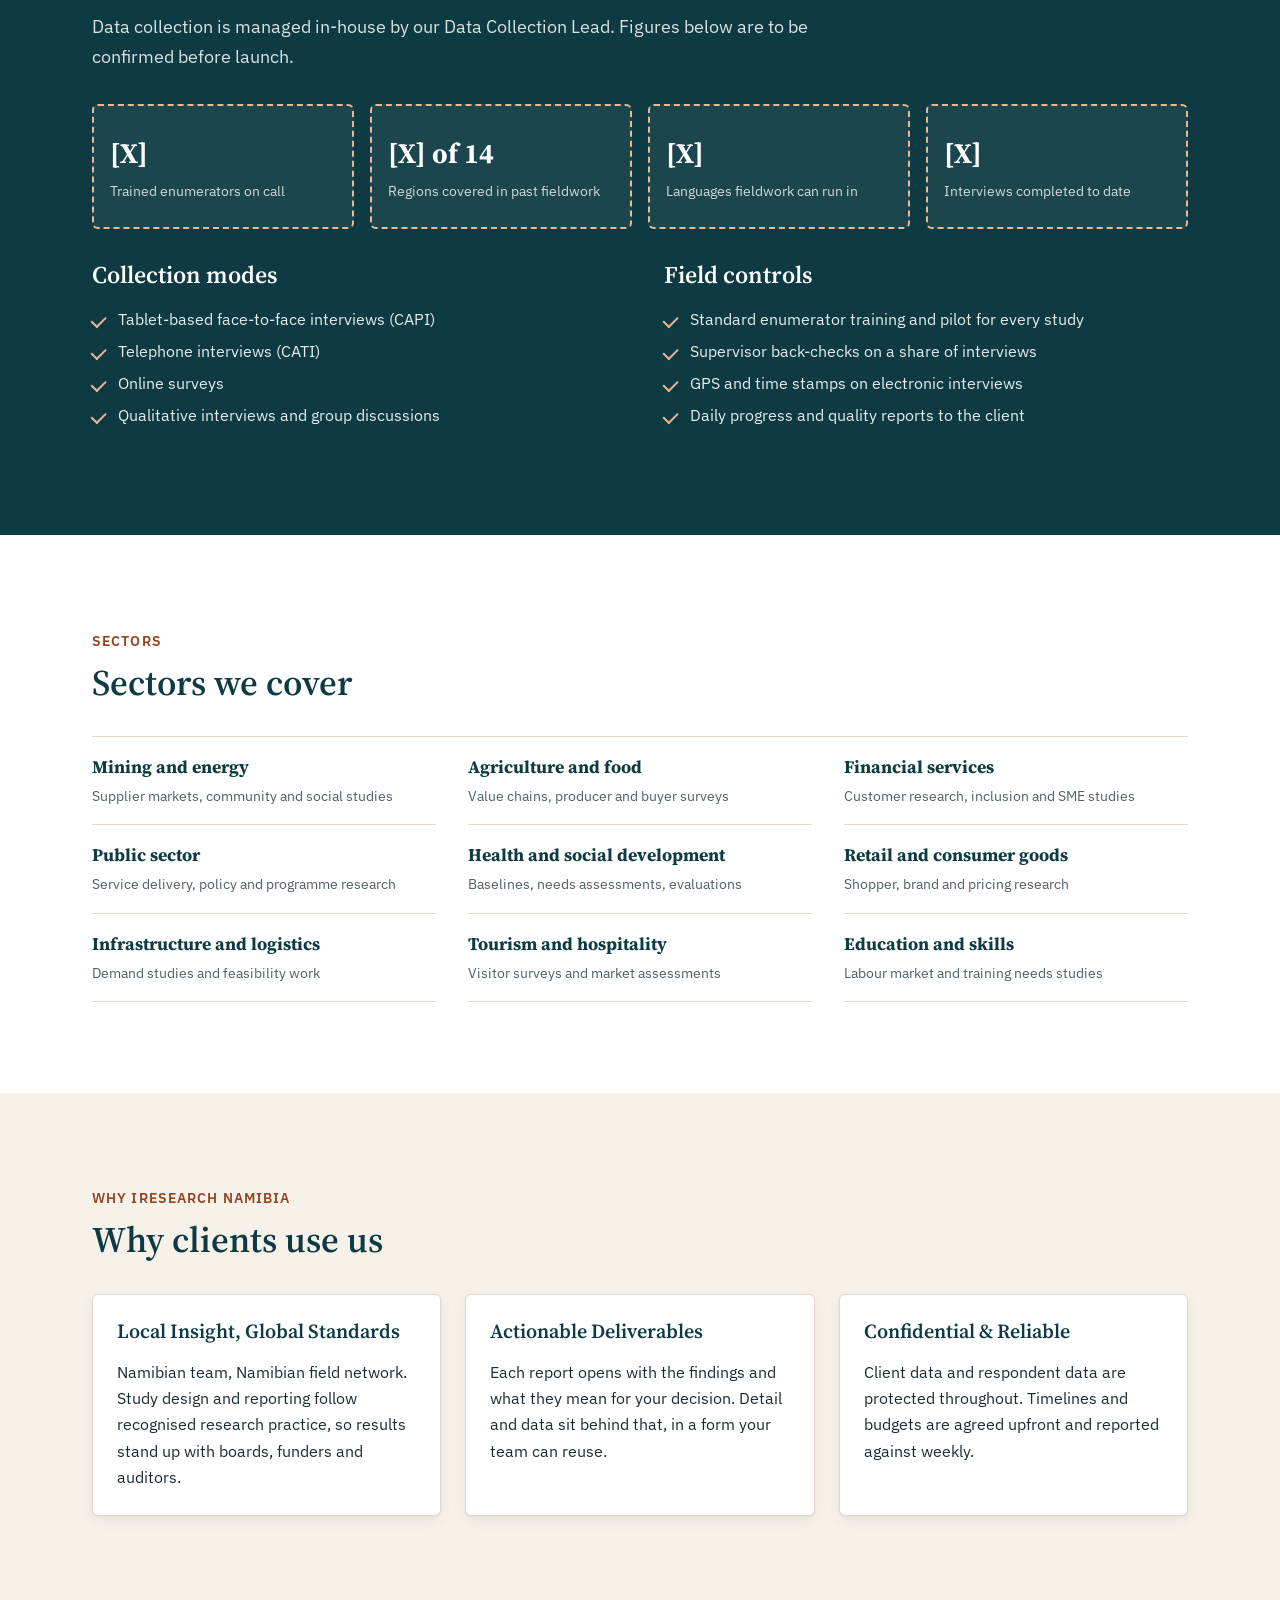
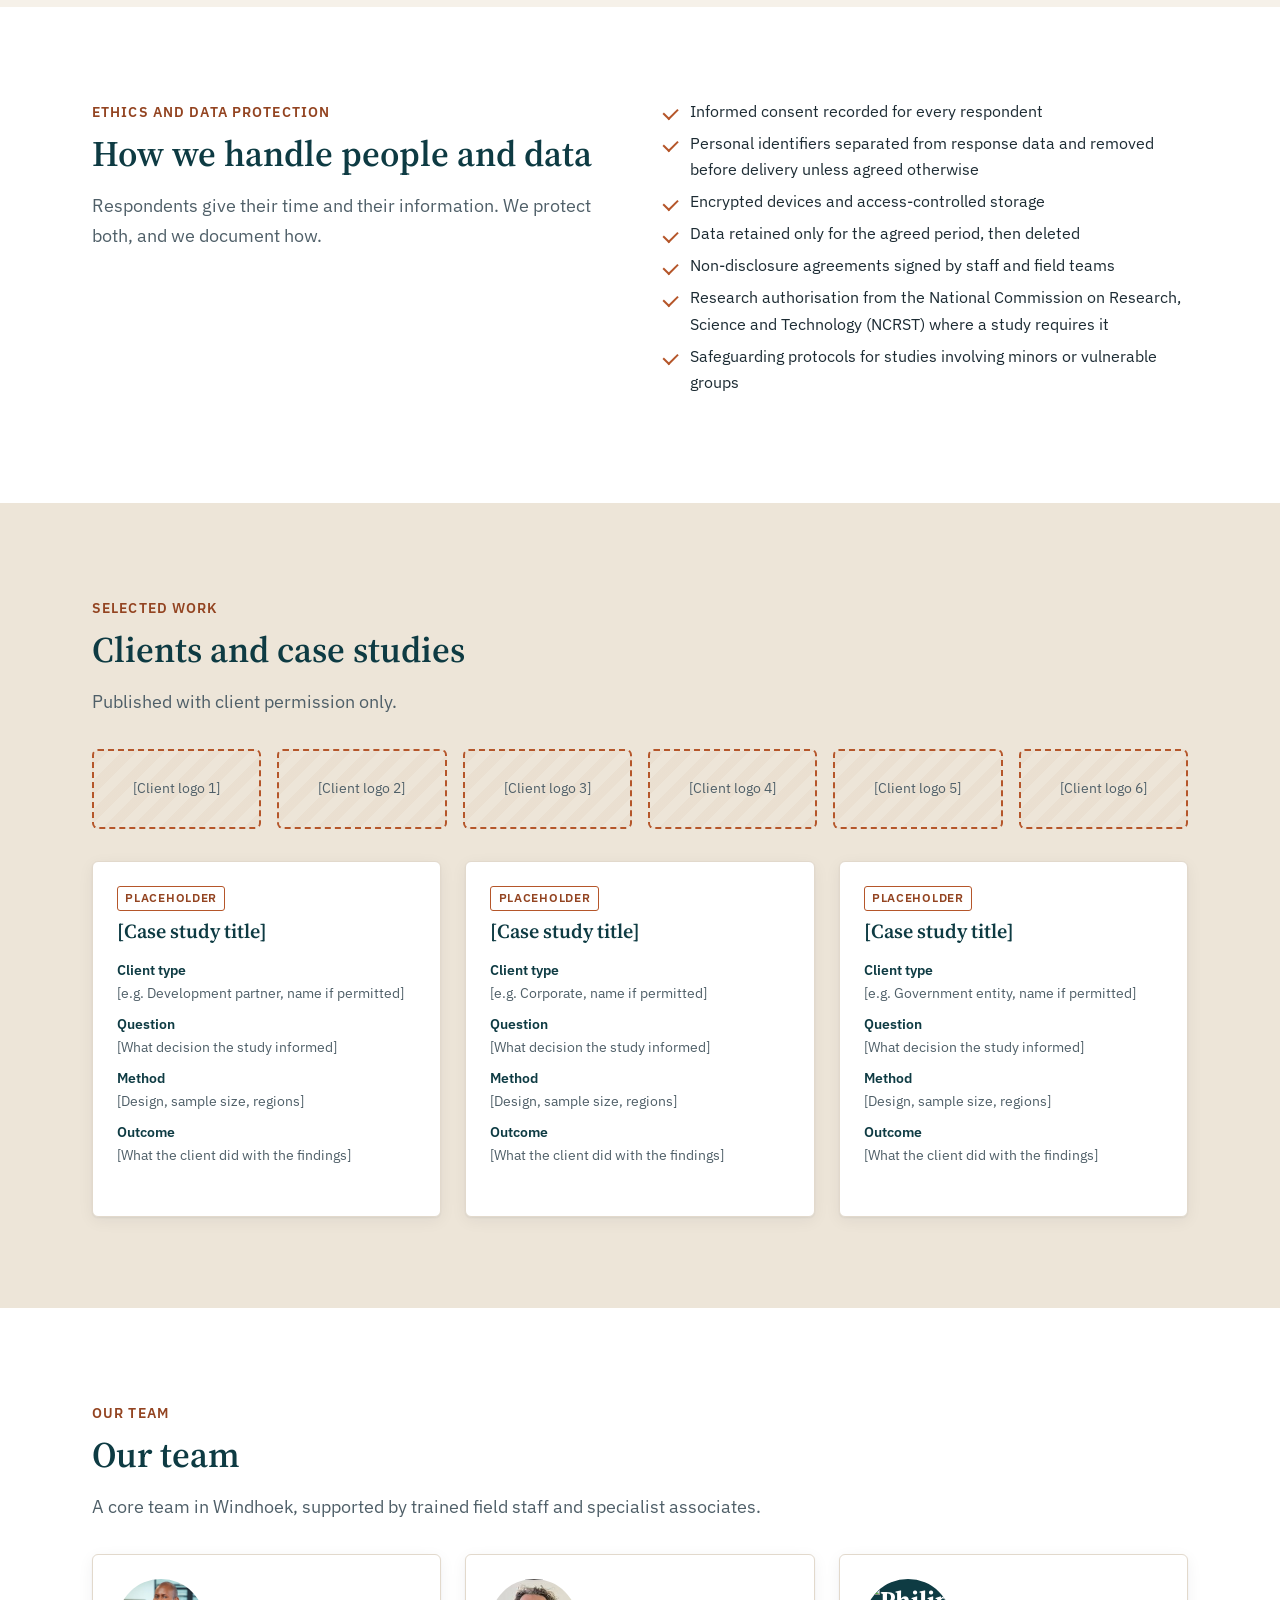
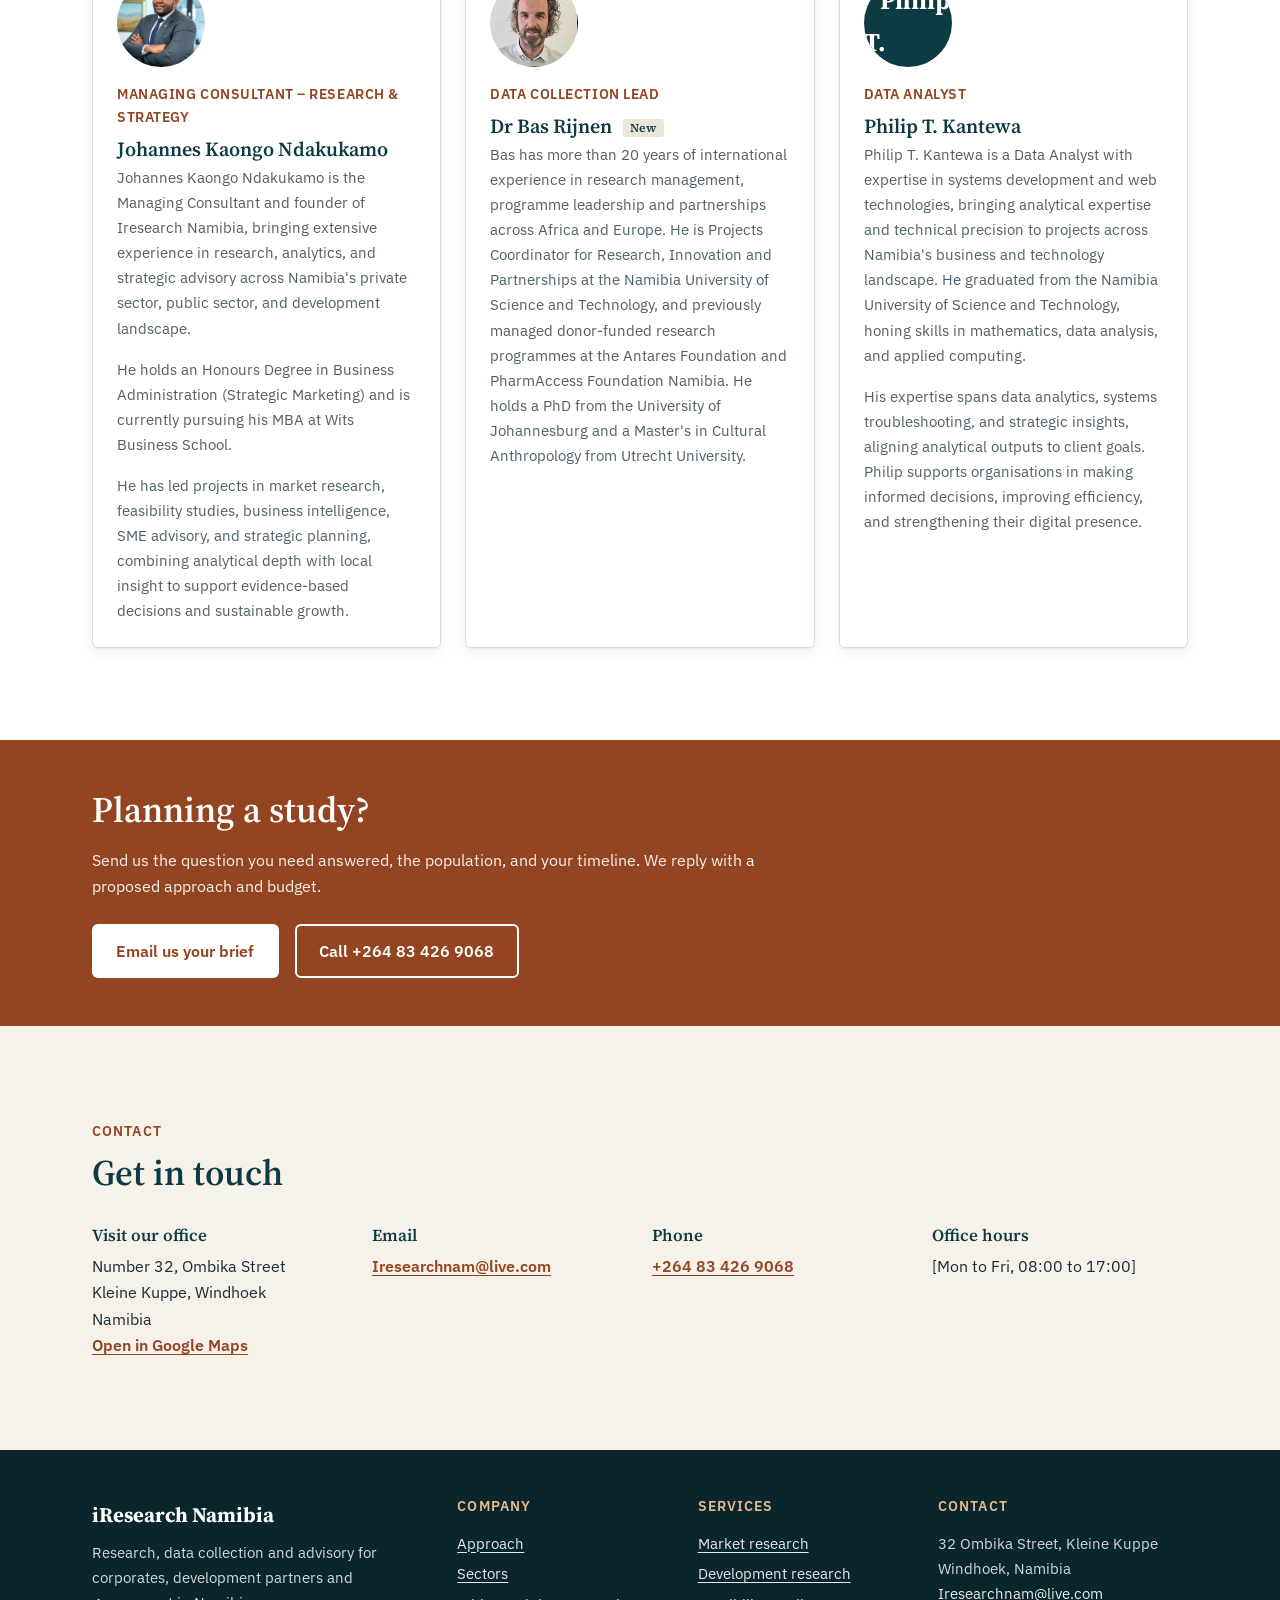
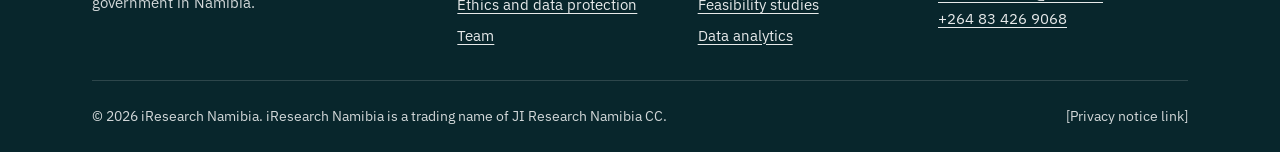
==== commit 17feb07c: "Update team: Johannes and Philip" ====
--- a/index.html
+++ b/index.html
@@ -451,15 +451,14 @@
         </div>
         <div class="grid grid-3">
 
-          <!-- TEAM CARD: Founder. Replace bracketed text. Suggested bio points to confirm:
-               commercial banking background (Standard Bank Namibia), MBA (Wits Business School),
-               deal structuring and business development experience. -->
-          <article class="card team-card placeholder">
-            <span class="ph-label">Bio to follow</span>
-            <img class="avatar" src="images/team/johannes.jpg" alt="Johannes Ndakukamo" width="88" height="88">
-            <p class="team-role">Founder</p>
-            <h3>Johannes Ndakukamo</h3>
-            <p class="bio">[Bio placeholder: two to three sentences on background, qualifications and the work he leads at iResearch Namibia.]</p>
+          <!-- TEAM CARD: Johannes Kaongo Ndakukamo. Name, title and bio taken from the live Our Team page. -->
+          <article class="card team-card">
+            <img class="avatar" src="images/team/johannes.jpg" alt="Johannes Kaongo Ndakukamo" width="88" height="88">
+            <p class="team-role">Managing Consultant – Research &amp; Strategy</p>
+            <h3>Johannes Kaongo Ndakukamo</h3>
+            <p class="bio">Johannes Kaongo Ndakukamo is the Managing Consultant and founder of Iresearch Namibia, bringing extensive experience in research, analytics, and strategic advisory across Namibia's private sector, public sector, and development landscape.</p>
+            <p class="bio">He holds an Honours Degree in Business Administration (Strategic Marketing) and is currently pursuing his MBA at Wits Business School.</p>
+            <p class="bio">He has led projects in market research, feasibility studies, business intelligence, SME advisory, and strategic planning, combining analytical depth with local insight to support evidence-based decisions and sustainable growth.</p>
           </article>
 
           <!-- TEAM CARD: Dr Bas Rijnen, Data Collection Lead. Bio drawn from his CV (Sept 2026). -->
@@ -470,13 +469,13 @@
             <p class="bio">Bas has more than 20 years of international experience in research management, programme leadership and partnerships across Africa and Europe. He is Projects Coordinator for Research, Innovation and Partnerships at the Namibia University of Science and Technology, and previously managed donor-funded research programmes at the Antares Foundation and PharmAccess Foundation Namibia. He holds a PhD from the University of Johannesburg and a Master's in Cultural Anthropology from Utrecht University.</p>
           </article>
 
-          <!-- TEAM CARD: third member. Name, role and bio to follow. -->
-          <article class="card team-card placeholder">
-            <span class="ph-label">Placeholder</span>
-            <div class="avatar" aria-hidden="true">?</div>
-            <p class="team-role">[Role, e.g. Research Analyst]</p>
-            <h3>[Full name]</h3>
-            <p class="bio">[Bio placeholder: two to three sentences on background and responsibilities.]</p>
+          <!-- TEAM CARD: Philip T. Kantewa, Data Analyst. Bio and photo from the live Our Team page. -->
+          <article class="card team-card">
+            <img class="avatar" src="images/team/philip-kantewa.jpg" alt="Philip T. Kantewa" width="88" height="88">
+            <p class="team-role">Data Analyst</p>
+            <h3>Philip T. Kantewa</h3>
+            <p class="bio">Philip T. Kantewa is a Data Analyst with expertise in systems development and web technologies, bringing analytical expertise and technical precision to projects across Namibia's business and technology landscape. He graduated from the Namibia University of Science and Technology, honing skills in mathematics, data analysis, and applied computing.</p>
+            <p class="bio">His expertise spans data analytics, systems troubleshooting, and strategic insights, aligning analytical outputs to client goals. Philip supports organisations in making informed decisions, improving efficiency, and strengthening their digital presence.</p>
           </article>
 
         </div>
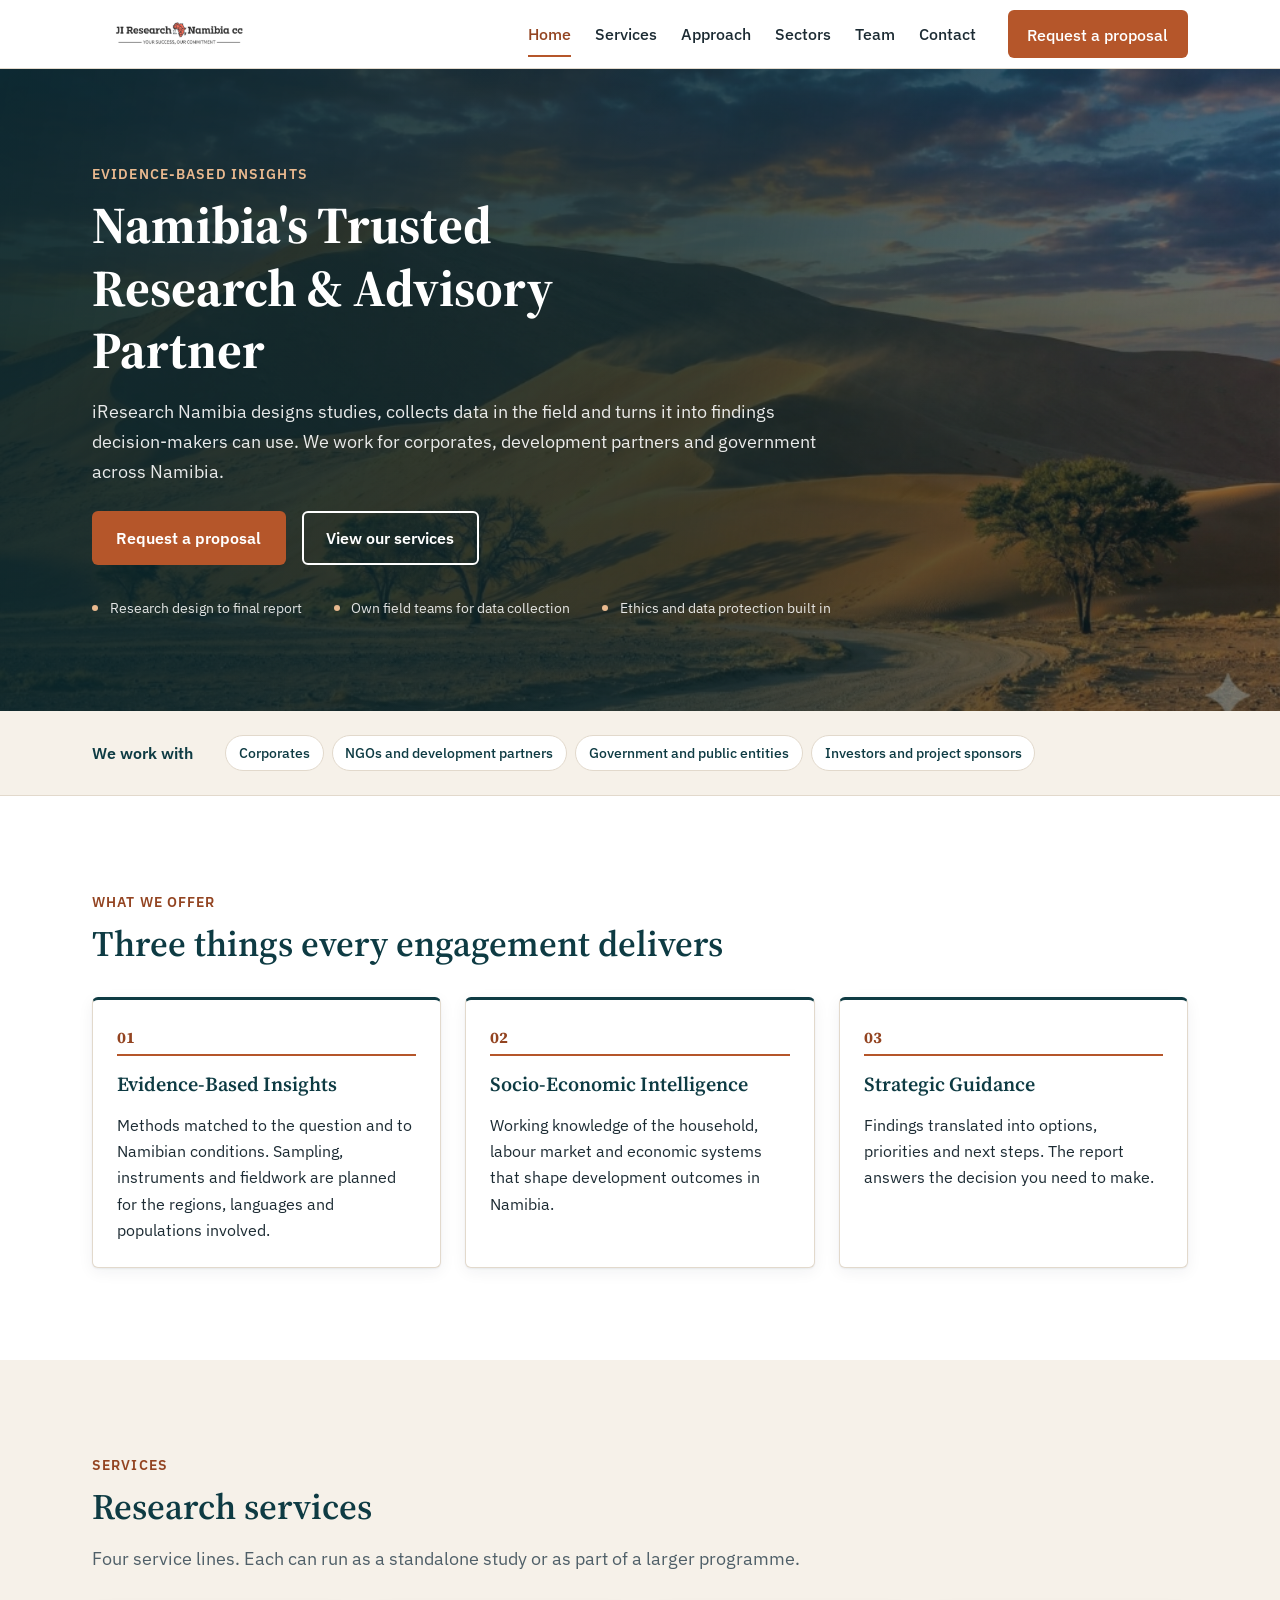
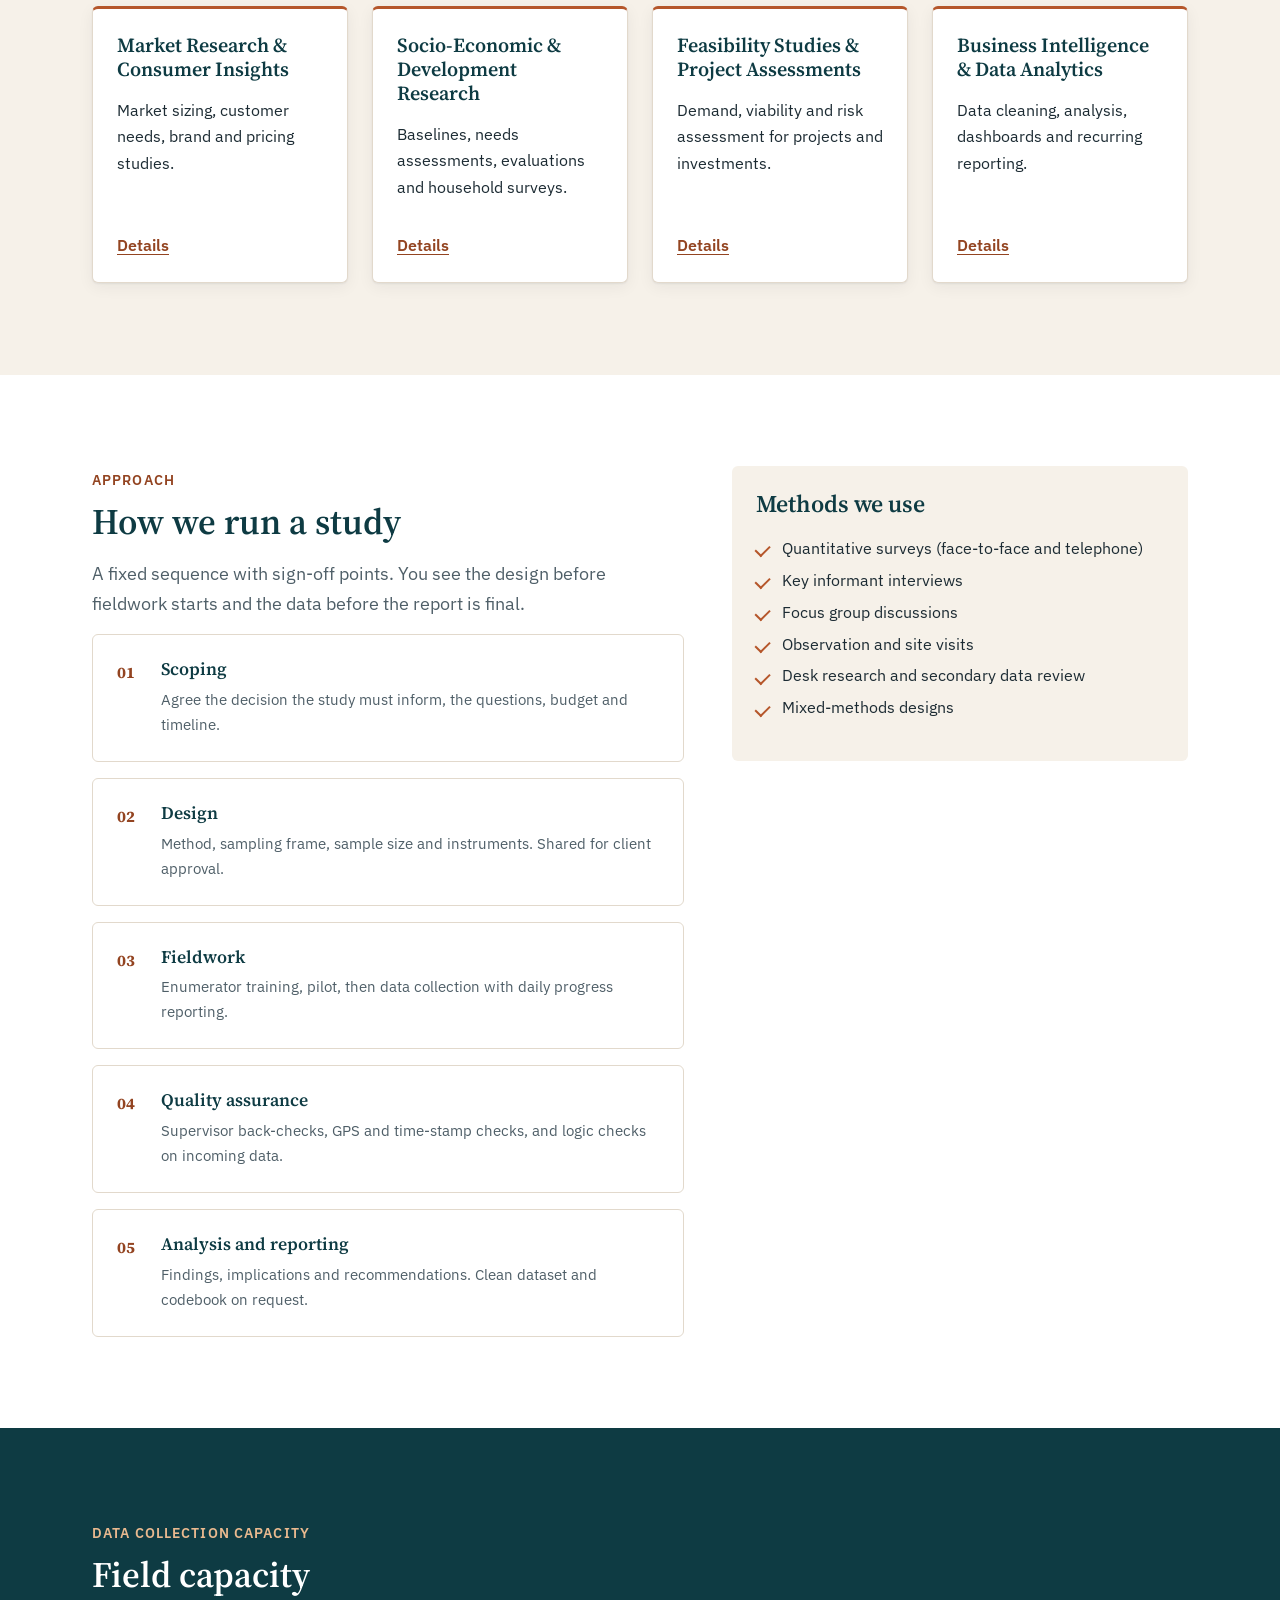
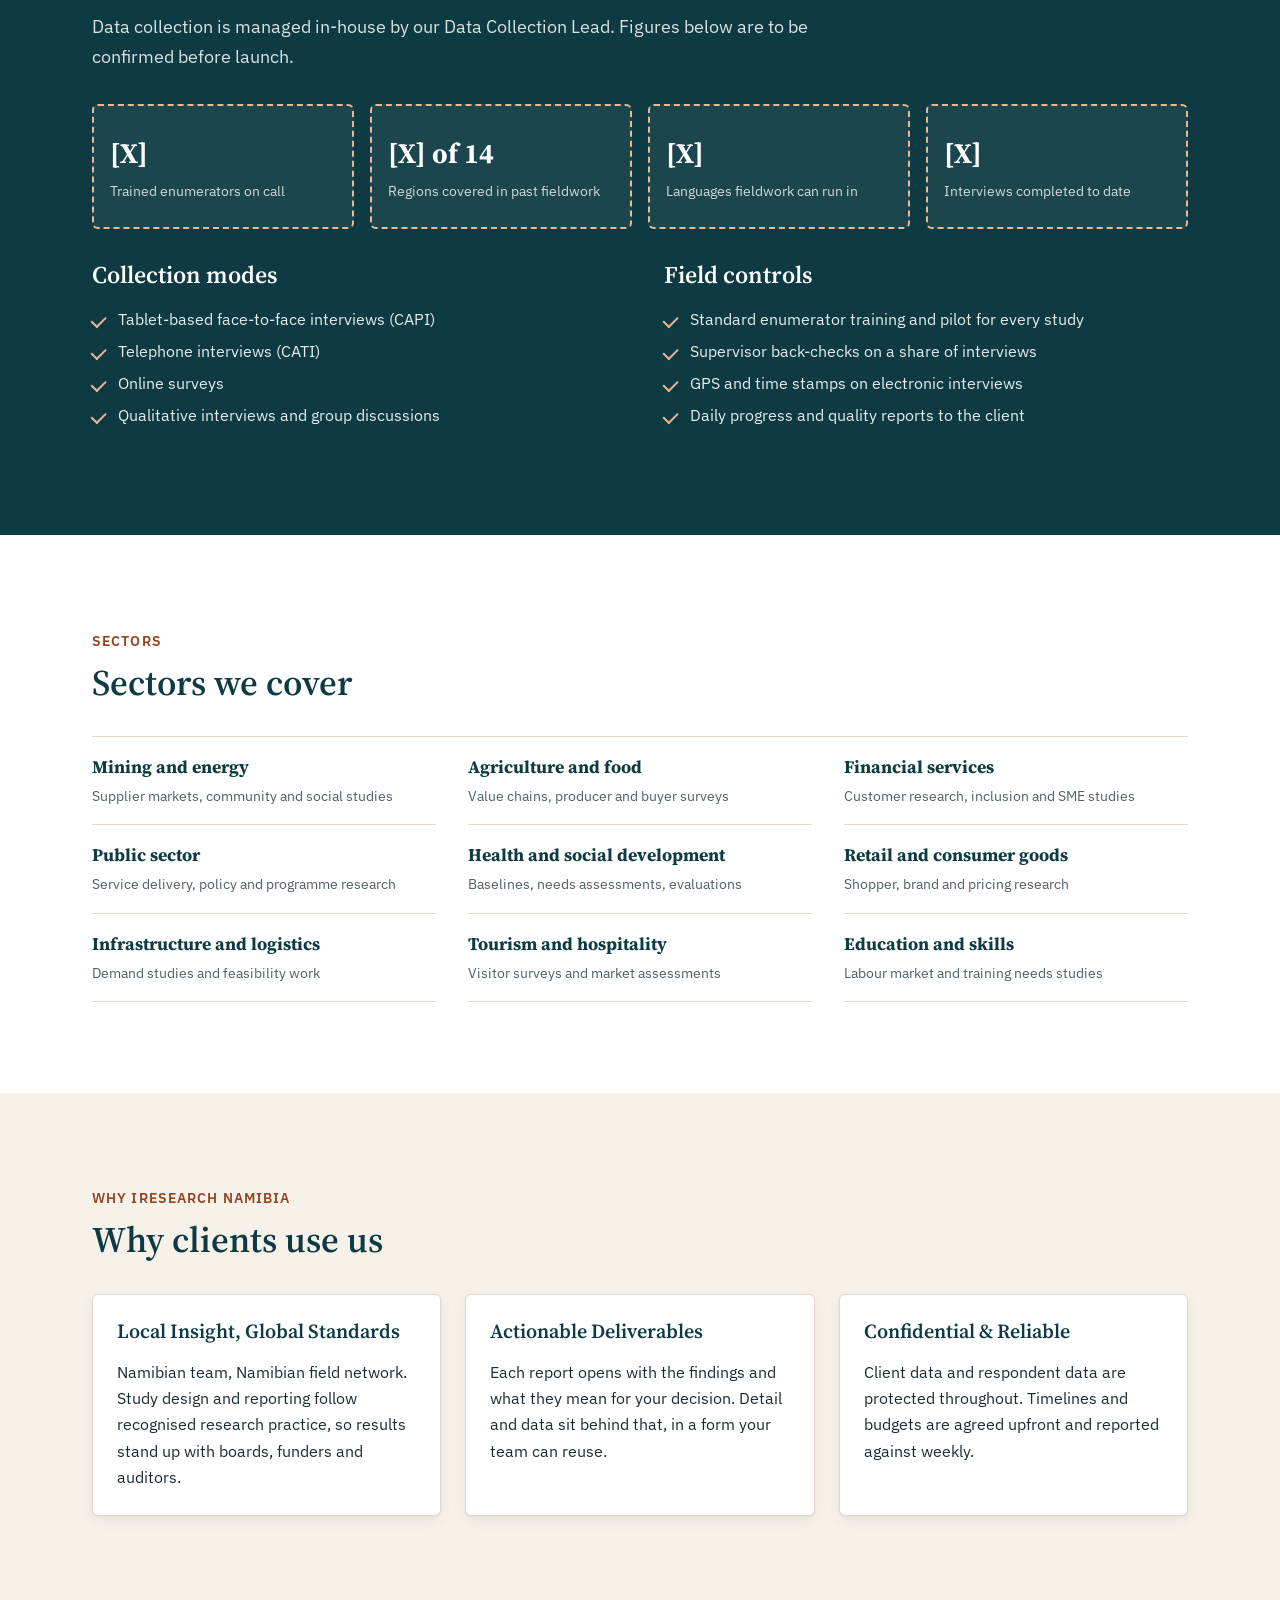
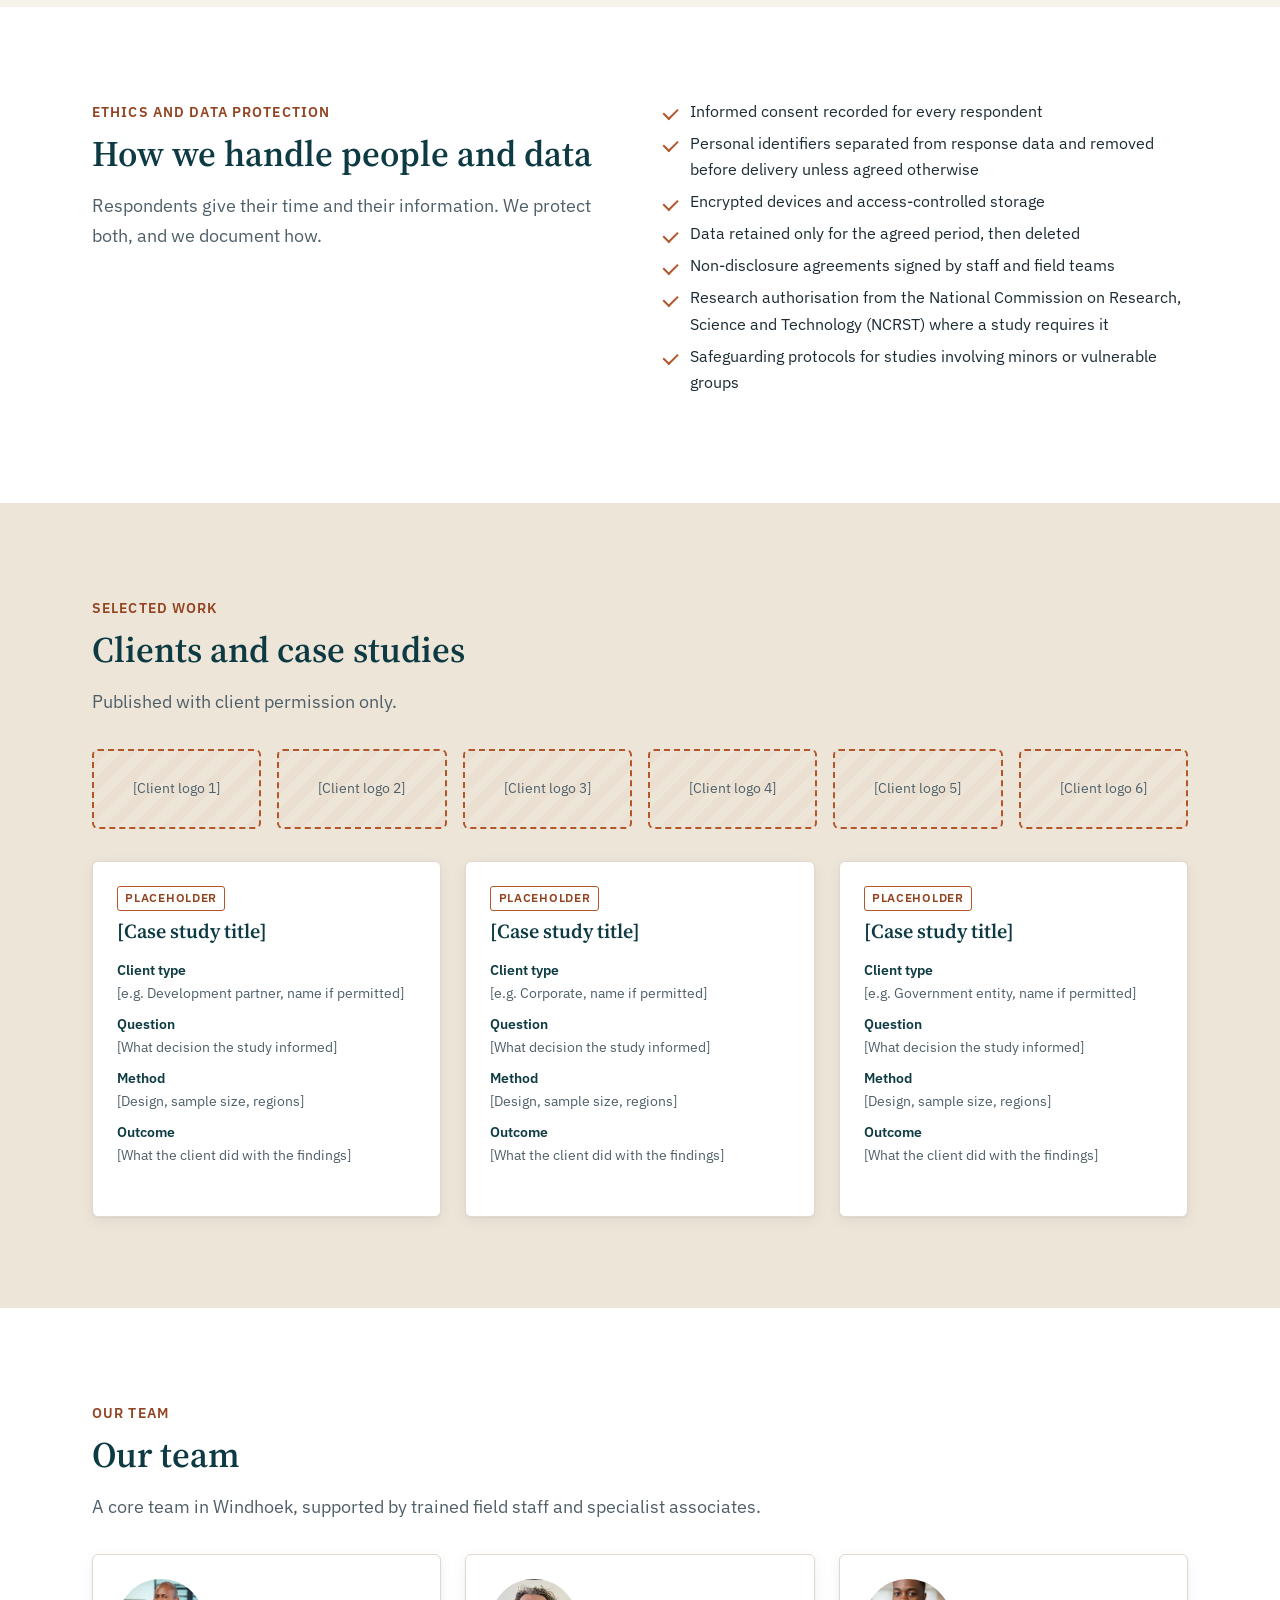
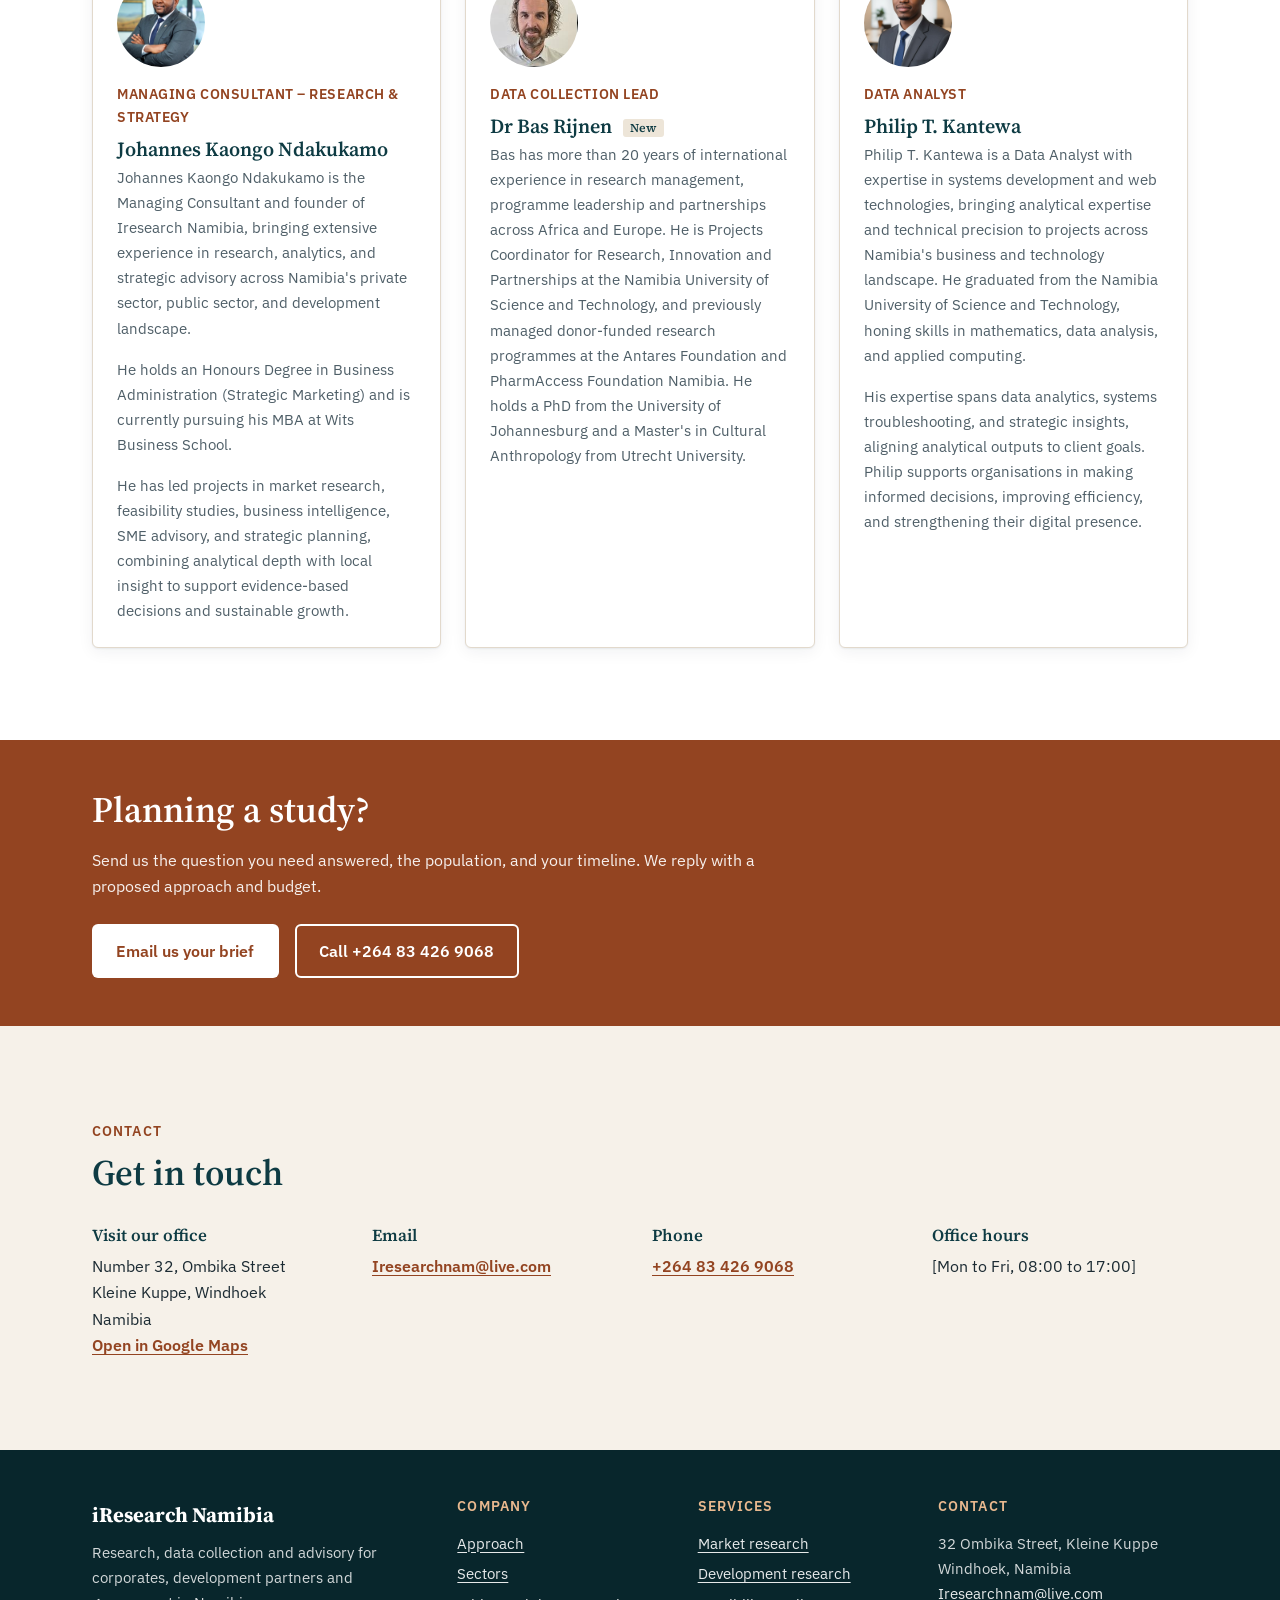
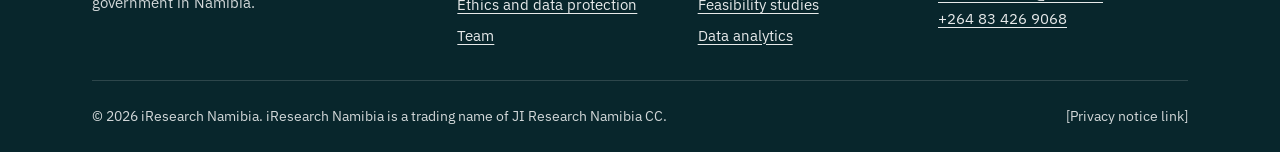
==== commit a9ceff40: "Add Google Analytics tag G-DC303852MX" ====
--- a/index.html
+++ b/index.html
@@ -1,6 +1,15 @@
 <!DOCTYPE html>
 <html lang="en-NA">
 <head>
+<!-- Google tag (gtag.js) -->
+<script async src="https://www.googletagmanager.com/gtag/js?id=G-DC303852MX"></script>
+<script>
+  window.dataLayer = window.dataLayer || [];
+  function gtag(){dataLayer.push(arguments);}
+  gtag('js', new Date());
+  gtag('config', 'G-DC303852MX');
+</script>
+
   <!-- ==================================================================
        GOOGLE TAG MANAGER: HEAD SNIPPET PLACEHOLDER
        Paste the GTM <script> snippet here, as high in <head> as possible.
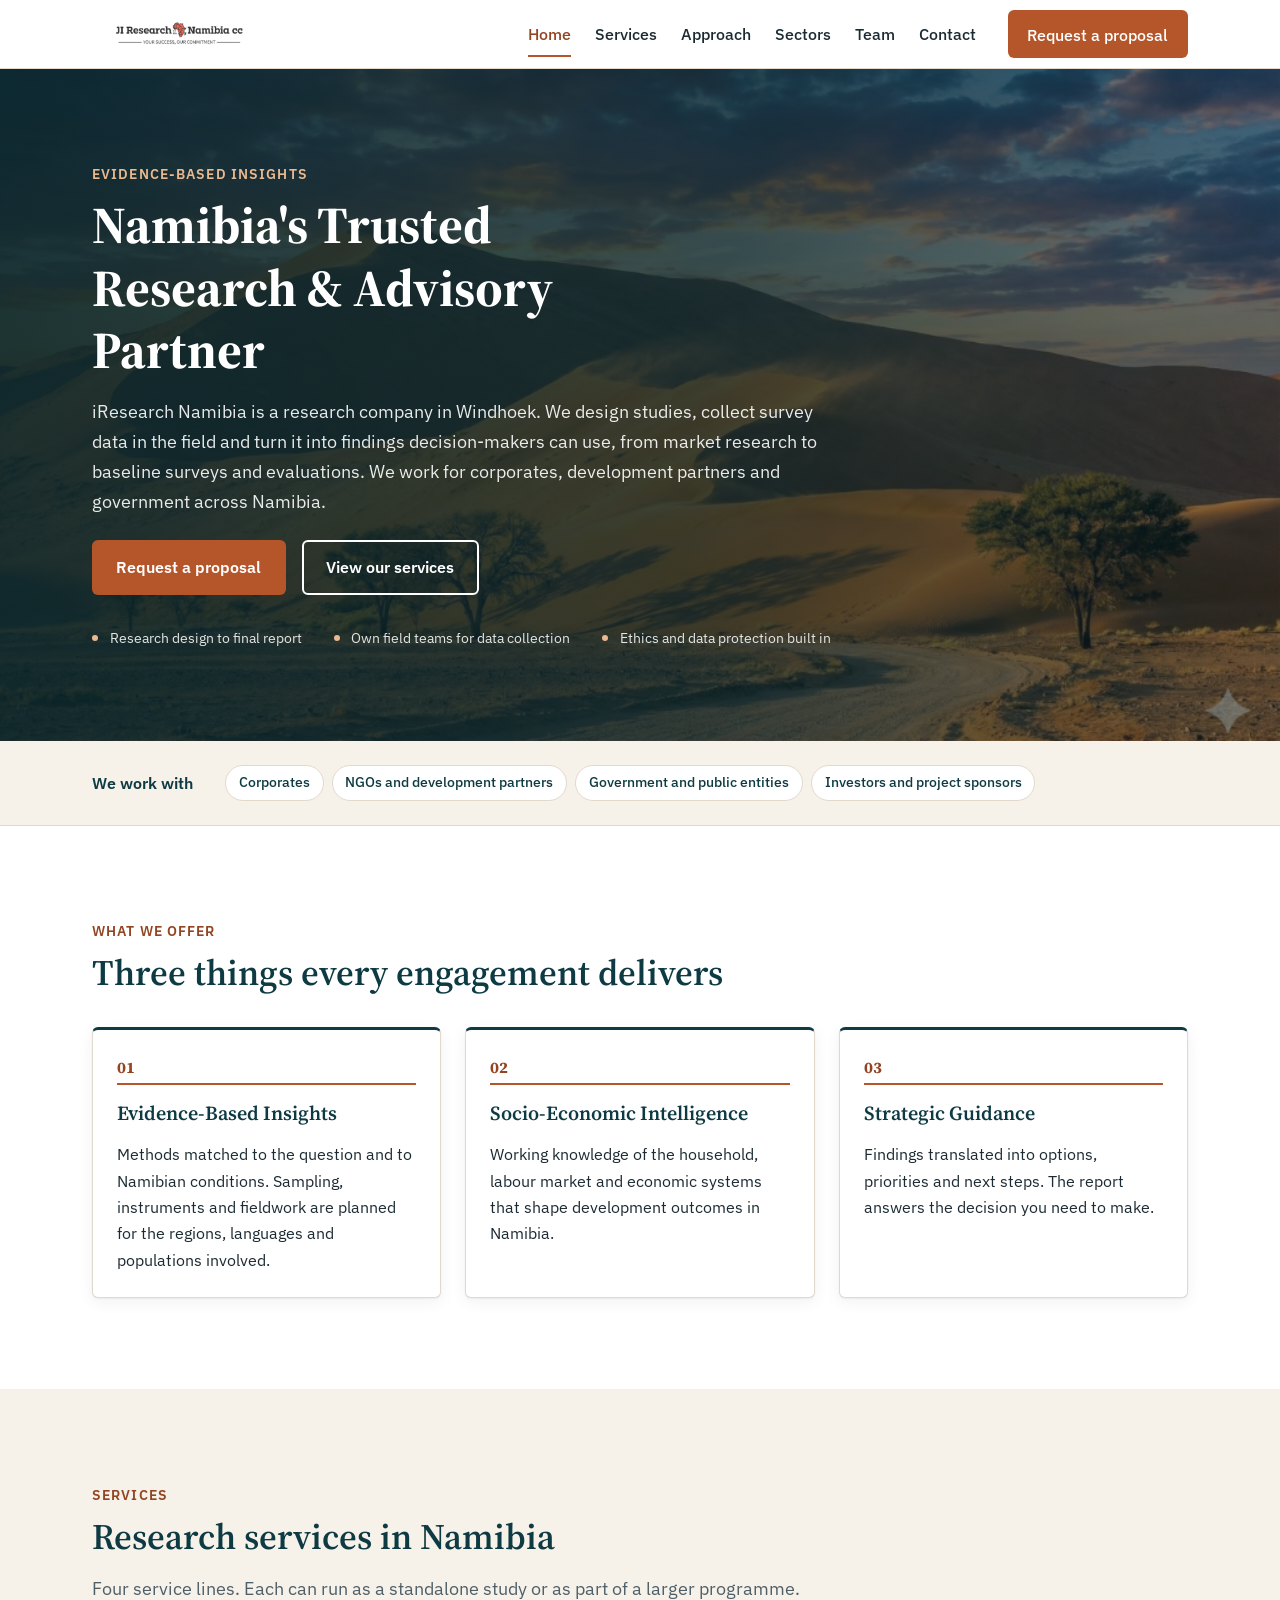
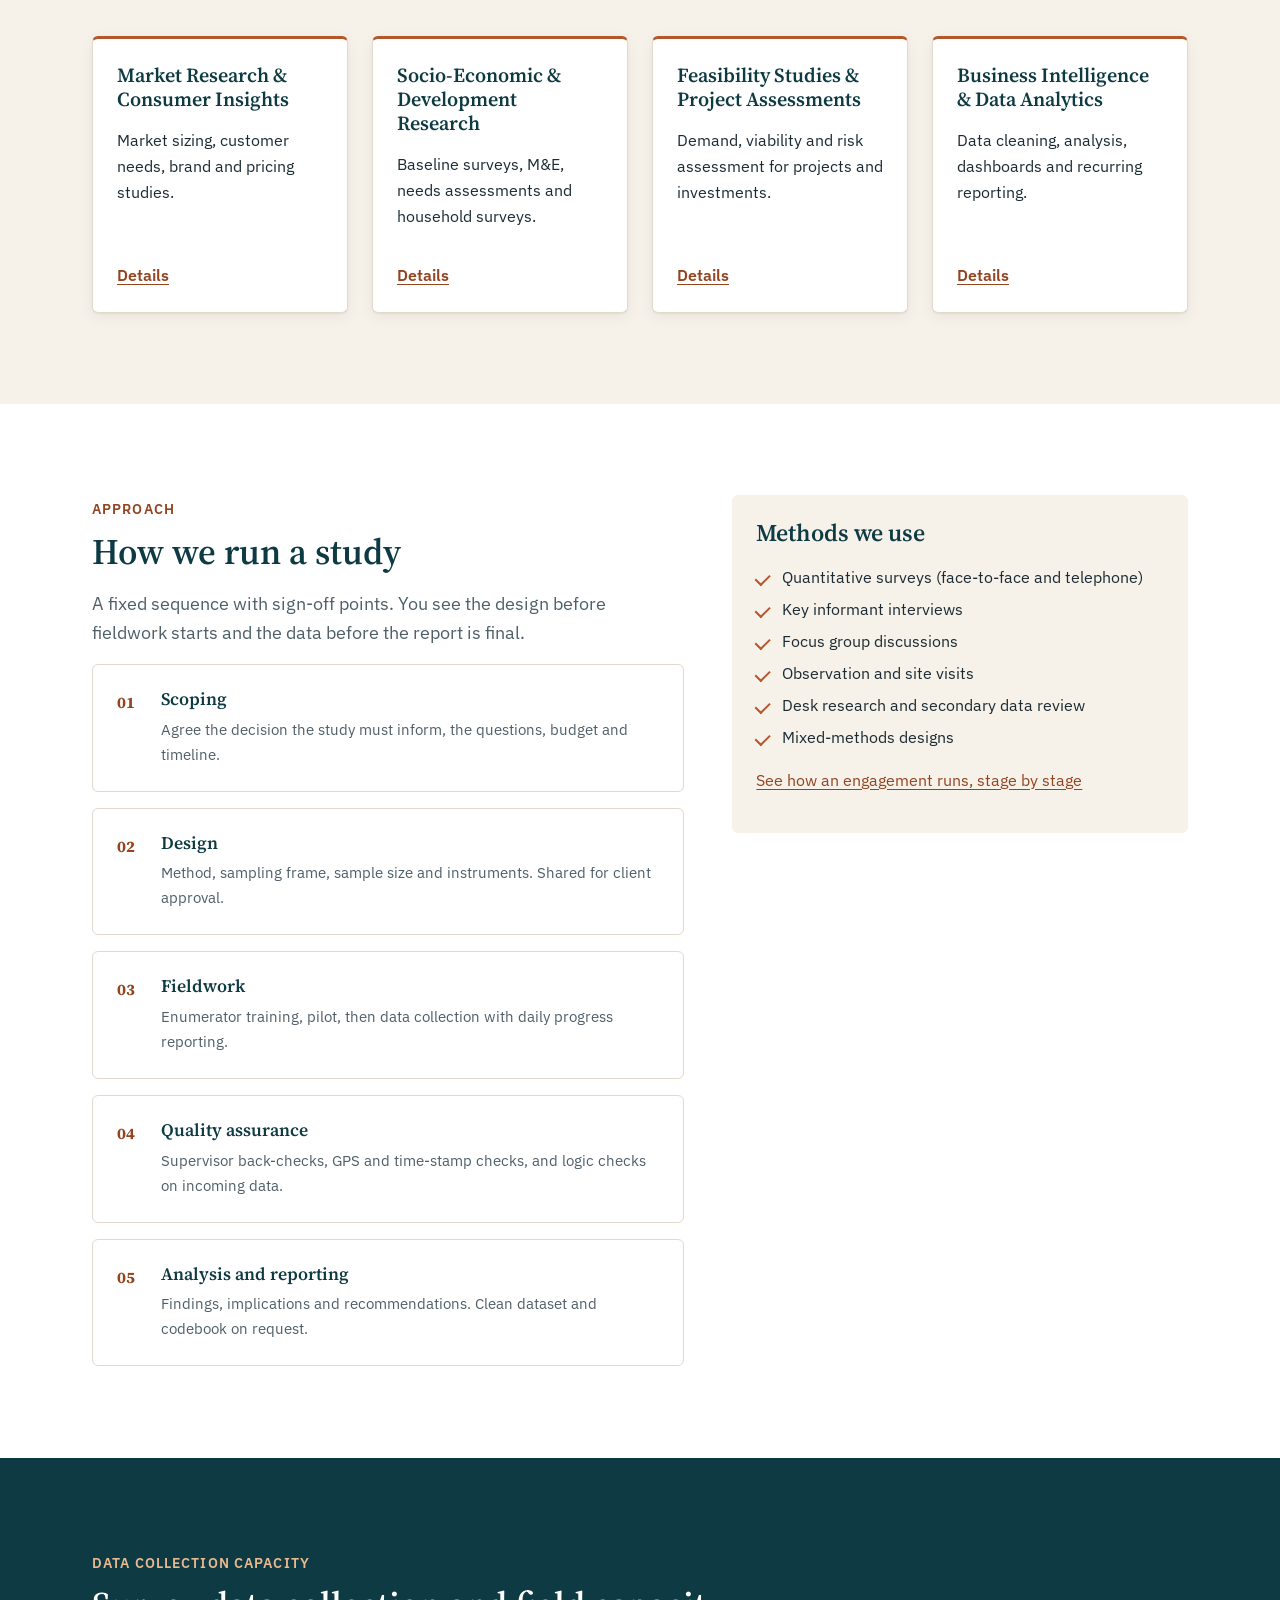
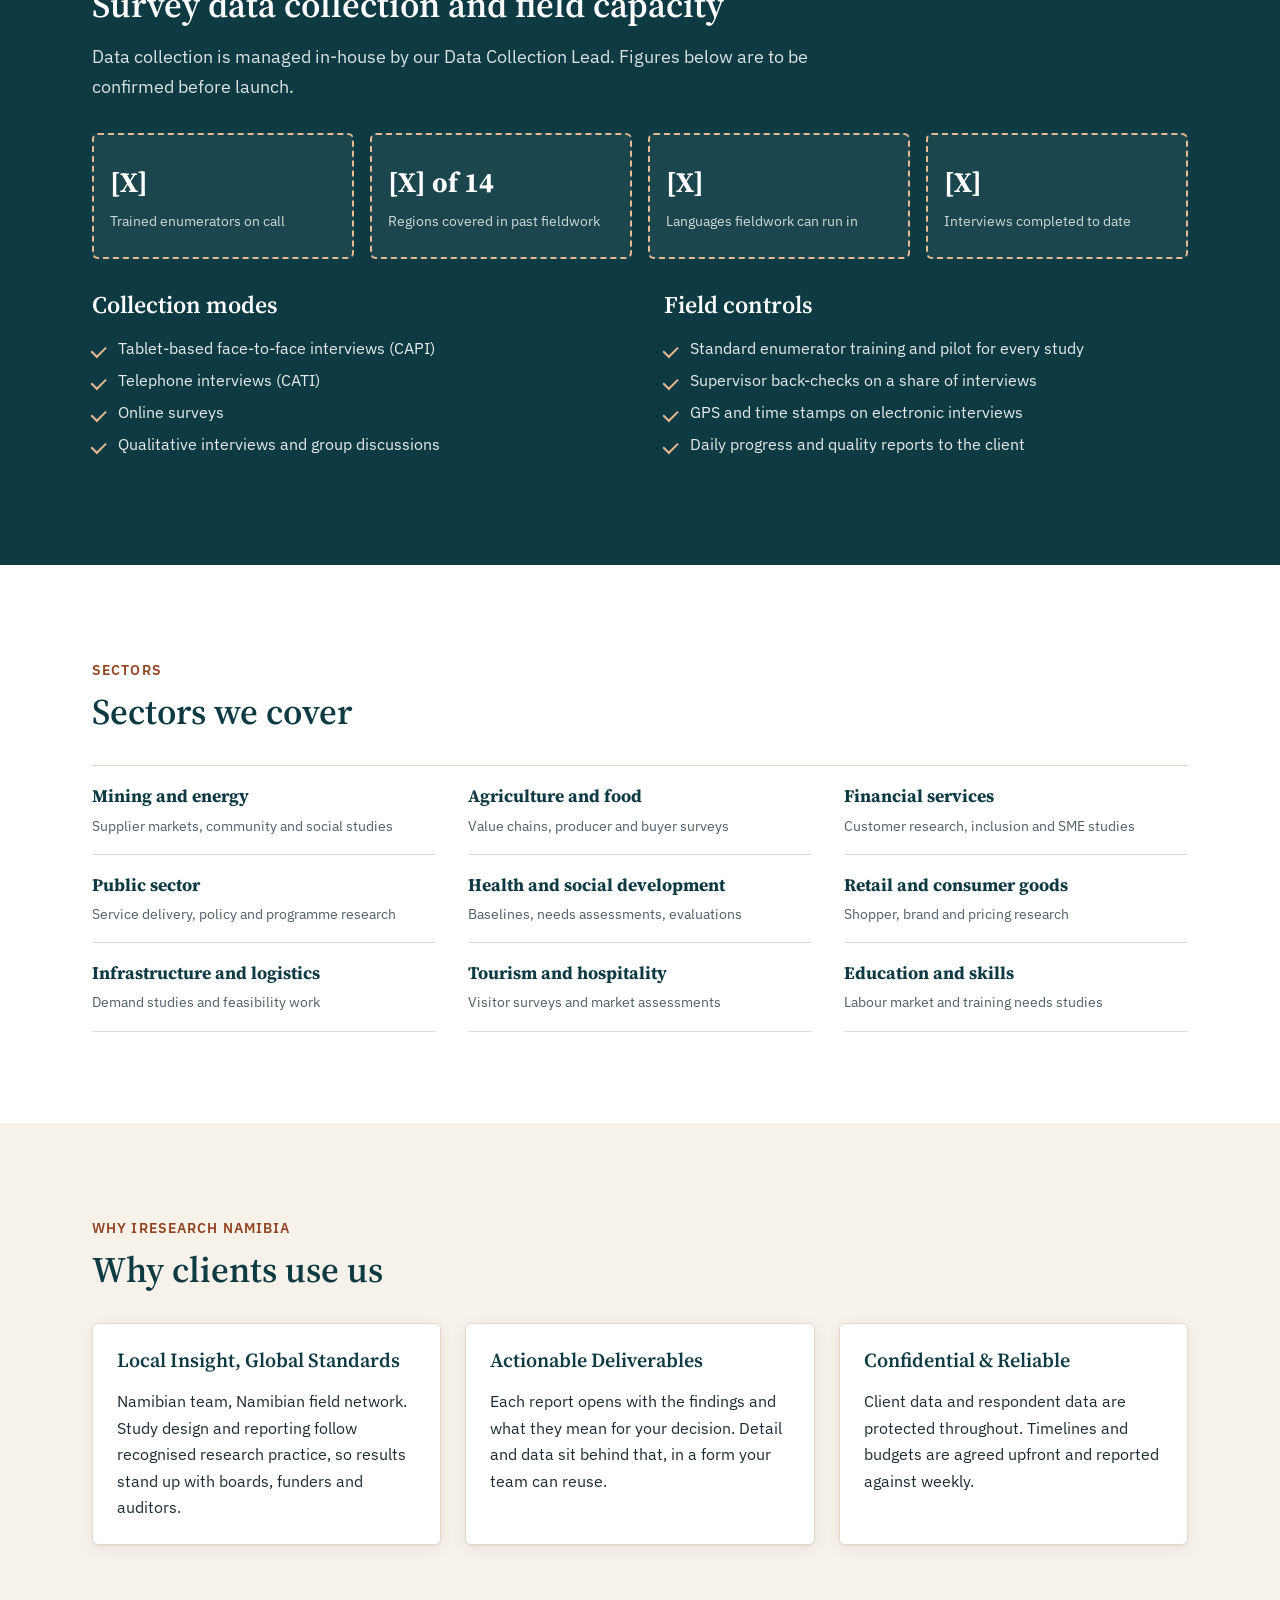
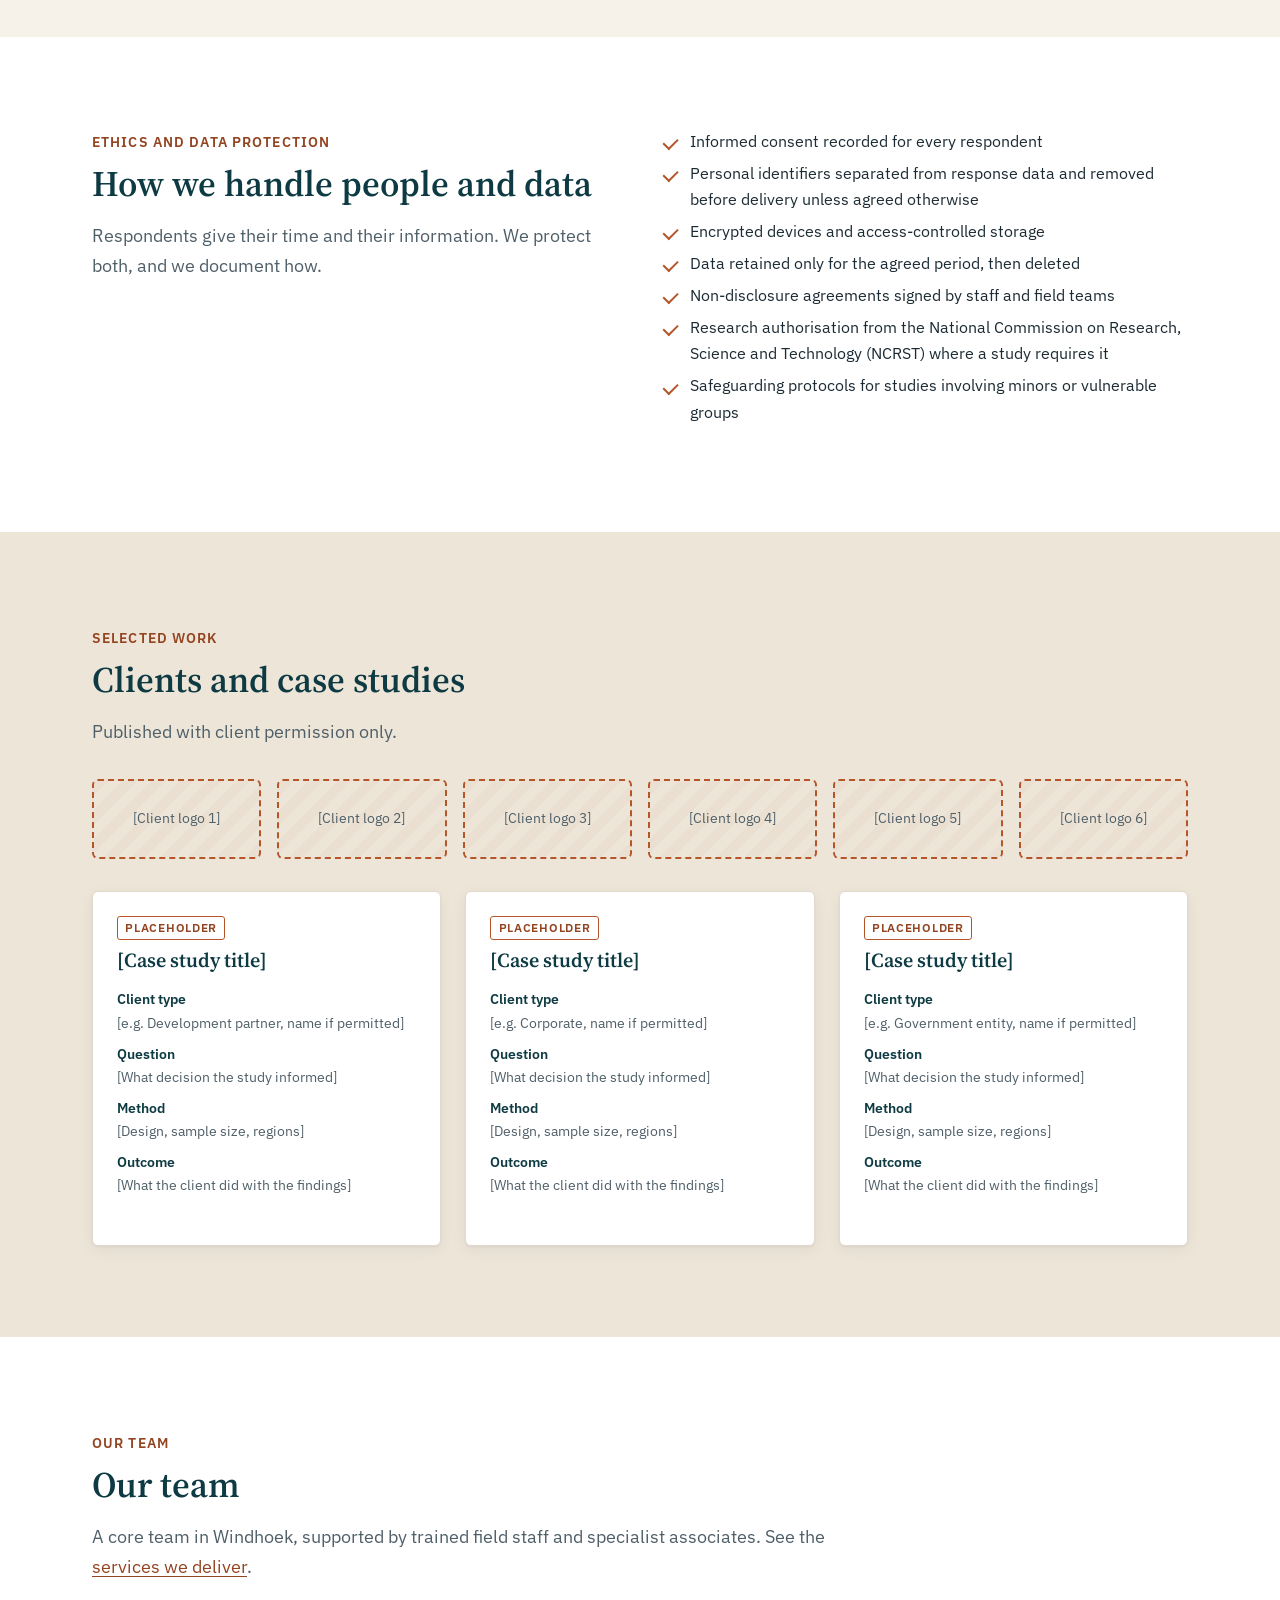
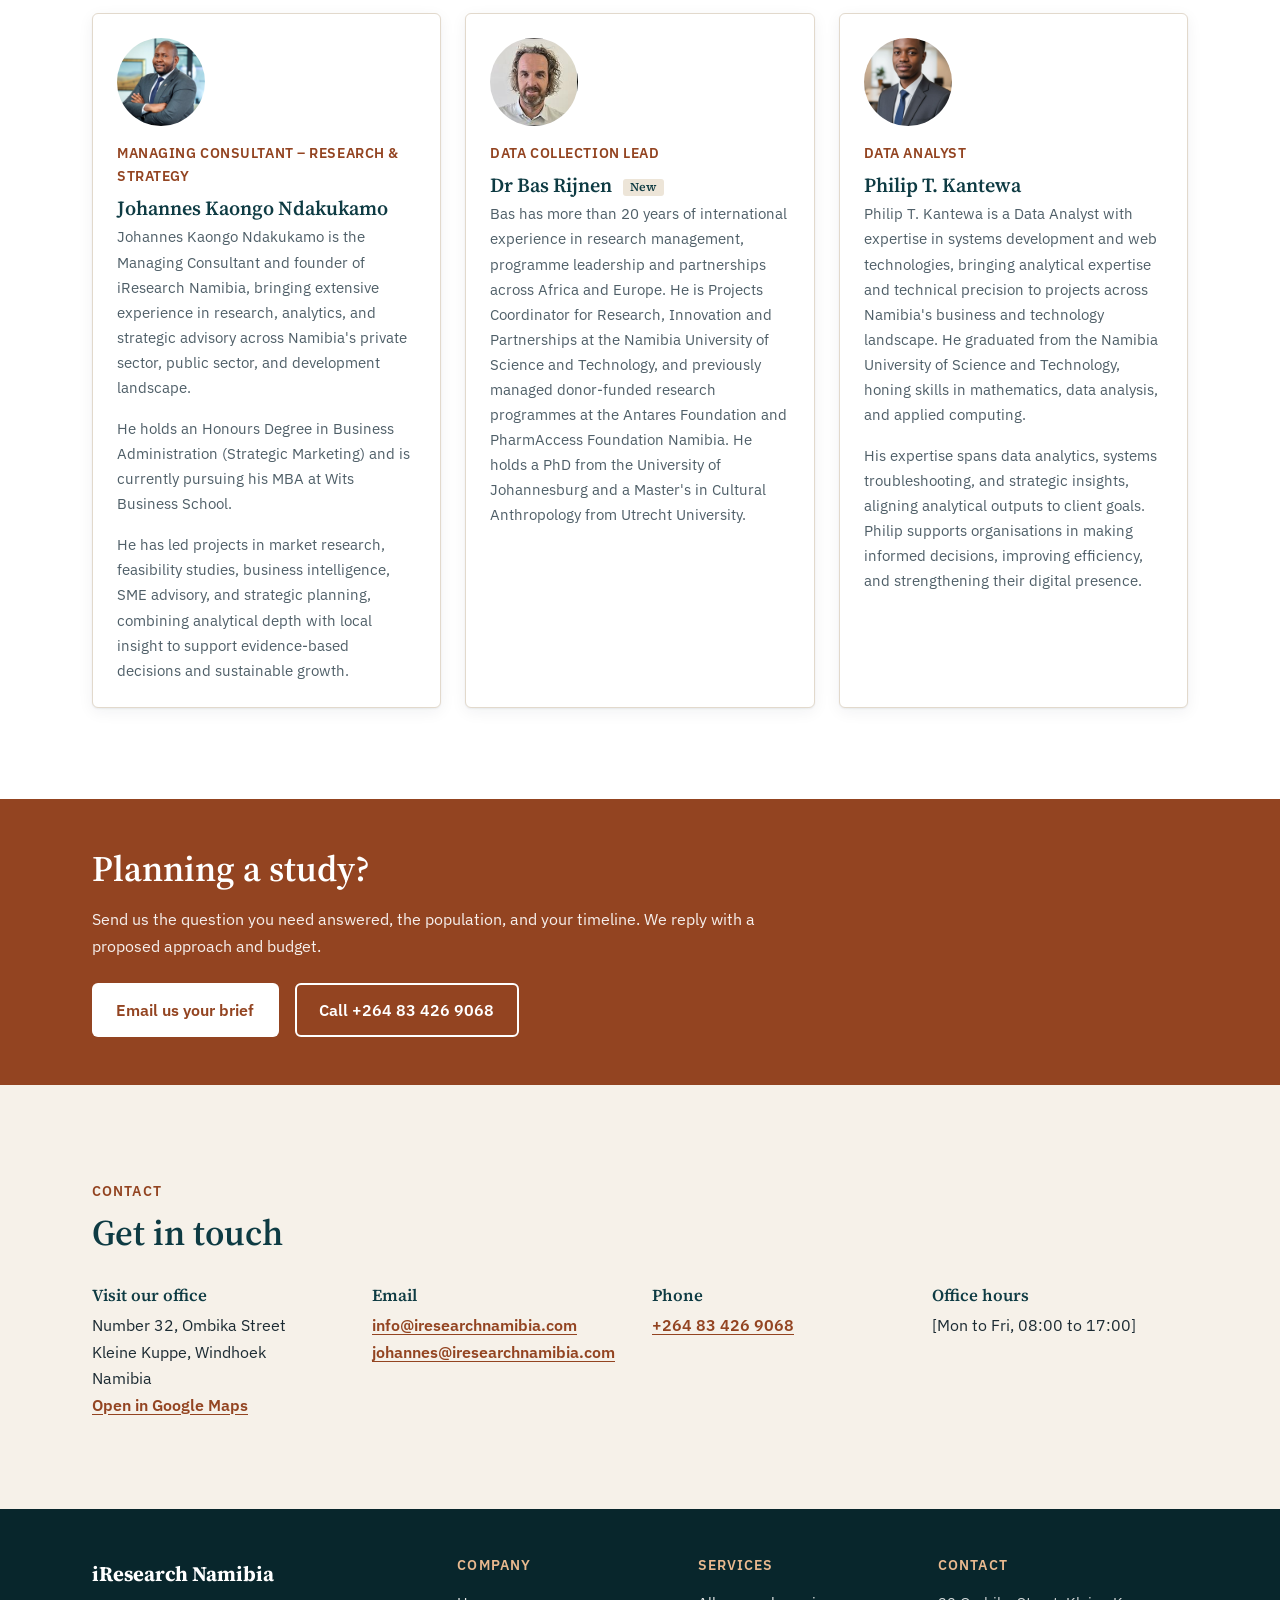
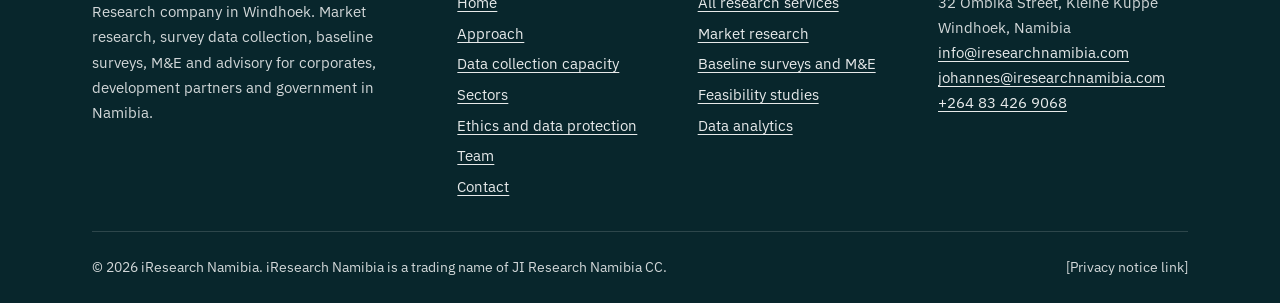
==== commit d80b053d: "SEO: keyword titles/descriptions, expanded JSON-LD, sitemap.xml, robots.txt, favicons, internal link" ====
--- a/index.html
+++ b/index.html
@@ -19,29 +19,37 @@
 
   <meta charset="utf-8">
   <meta name="viewport" content="width=device-width, initial-scale=1">
-  <title>iResearch Namibia | Research, Data Collection and Advisory, Windhoek</title>
-  <meta name="description" content="Windhoek-based research and data-collection firm. Market research, socio-economic and development research, feasibility studies and data analytics for corporates, development partners and government in Namibia.">
+  <title>Research &amp; Survey Company in Namibia | iResearch Windhoek</title>
+  <meta name="description" content="Windhoek research company: market research, survey data collection, baseline surveys, M&amp;E and feasibility studies for corporates, NGOs and government.">
   <link rel="canonical" href="https://iresearchnamibia.com/">
-  <meta name="robots" content="index, follow">
+  <meta name="robots" content="index, follow, max-image-preview:large">
+  <meta name="author" content="iResearch Namibia">
+  <meta name="geo.region" content="NA-KH">
+  <meta name="geo.placename" content="Windhoek">
   <meta name="theme-color" content="#0E3B43">
 
   <!-- Open Graph -->
   <meta property="og:type" content="website">
   <meta property="og:site_name" content="iResearch Namibia">
   <meta property="og:locale" content="en_NA">
-  <meta property="og:title" content="iResearch Namibia | Namibia's Trusted Research & Advisory Partner">
-  <meta property="og:description" content="Evidence-based insights for corporates, development partners and government. Research design, nationwide data collection, analysis and advisory from Windhoek.">
+  <meta property="og:title" content="iResearch Namibia | Research &amp; Survey Company in Windhoek">
+  <meta property="og:description" content="Market research, survey data collection, baseline surveys, M&amp;E and feasibility studies for corporates, development partners and government in Namibia.">
   <meta property="og:url" content="https://iresearchnamibia.com/">
   <meta property="og:image" content="https://iresearchnamibia.com/desert-background.jpg">
+  <meta property="og:image:width" content="1024">
+  <meta property="og:image:height" content="571">
   <meta property="og:image:alt" content="Namibian desert landscape">
 
   <!-- Twitter / X card -->
   <meta name="twitter:card" content="summary_large_image">
-  <meta name="twitter:title" content="iResearch Namibia | Namibia's Trusted Research & Advisory Partner">
-  <meta name="twitter:description" content="Evidence-based insights for corporates, development partners and government in Namibia.">
+  <meta name="twitter:title" content="iResearch Namibia | Research &amp; Survey Company in Windhoek">
+  <meta name="twitter:description" content="Market research, survey data collection, baseline surveys and M&amp;E in Namibia.">
+  <meta name="twitter:image:alt" content="Namibian desert landscape">
   <meta name="twitter:image" content="https://iresearchnamibia.com/desert-background.jpg">
 
-  <link rel="icon" href="images/logo.png" type="image/png">
+  <link rel="icon" href="favicon.ico" sizes="any">
+  <link rel="icon" href="images/favicon-32.png" type="image/png" sizes="32x32">
+  <link rel="apple-touch-icon" href="images/apple-touch-icon.png">
 
   <!-- Fonts -->
   <link rel="preconnect" href="https://fonts.googleapis.com">
@@ -53,48 +61,160 @@
   <!-- Flags JS support so the mobile menu can collapse. Without JS the menu stays visible. -->
   <script>document.documentElement.classList.add('js');</script>
 
-  <!-- Structured data: Organization + LocalBusiness (ProfessionalService) -->
+  <!-- Structured data: Organization/ProfessionalService, WebSite, WebPage, team (Person) -->
   <script type="application/ld+json">
   {
     "@context": "https://schema.org",
-    "@type": ["Organization", "ProfessionalService"],
-    "@id": "https://iresearchnamibia.com/#organization",
-    "name": "iResearch Namibia",
-    "legalName": "JI Research Namibia CC",
-    "alternateName": "JI Research Namibia",
-    "url": "https://iresearchnamibia.com/",
-    "logo": "https://iresearchnamibia.com/images/logo.png",
-    "image": "https://iresearchnamibia.com/desert-background.jpg",
-    "slogan": "Namibia's Trusted Research & Advisory Partner",
-    "description": "Research and data-collection firm based in Windhoek, Namibia. Market research, socio-economic and development research, feasibility studies and business intelligence for corporates, development partners and government.",
-    "email": "Iresearchnam@live.com",
-    "telephone": "+264834269068",
-    "address": {
-      "@type": "PostalAddress",
-      "streetAddress": "32 Ombika Street, Kleine Kuppe",
-      "addressLocality": "Windhoek",
-      "addressRegion": "Khomas",
-      "addressCountry": "NA"
-    },
-    "areaServed": { "@type": "Country", "name": "Namibia" },
-    "founder": { "@type": "Person", "name": "Johannes Ndakukamo" },
-    "contactPoint": {
-      "@type": "ContactPoint",
-      "contactType": "sales",
-      "telephone": "+264834269068",
-      "email": "Iresearchnam@live.com",
-      "areaServed": "NA",
-      "availableLanguage": ["English"]
-    },
-    "knowsAbout": [
-      "Market research",
-      "Consumer insights",
-      "Socio-economic research",
-      "Development research",
-      "Feasibility studies",
-      "Business intelligence",
-      "Data analytics",
-      "Survey data collection"
+    "@graph": [
+      {
+        "@type": [
+          "Organization",
+          "ProfessionalService"
+        ],
+        "@id": "https://iresearchnamibia.com/#organization",
+        "name": "iResearch Namibia",
+        "legalName": "JI Research Namibia CC",
+        "alternateName": [
+          "JI Research Namibia",
+          "iResearch"
+        ],
+        "url": "https://iresearchnamibia.com/",
+        "logo": {
+          "@type": "ImageObject",
+          "url": "https://iresearchnamibia.com/images/logo.png",
+          "width": 1089,
+          "height": 322
+        },
+        "image": "https://iresearchnamibia.com/desert-background.jpg",
+        "slogan": "Namibia's Trusted Research & Advisory Partner",
+        "description": "Research and data-collection company based in Windhoek, Namibia. Market research, survey data collection, socio-economic and development research including baseline surveys and monitoring and evaluation (M&E), feasibility studies and data analytics for corporates, development partners and government.",
+        "email": "info@iresearchnamibia.com",
+        "telephone": "+264834269068",
+        "address": {
+          "@type": "PostalAddress",
+          "streetAddress": "32 Ombika Street, Kleine Kuppe",
+          "addressLocality": "Windhoek",
+          "addressRegion": "Khomas",
+          "addressCountry": "NA"
+        },
+        "hasMap": "https://www.google.com/maps/search/?api=1&query=32+Ombika+Street+Kleine+Kuppe+Windhoek+Namibia",
+        "areaServed": {
+          "@type": "Country",
+          "name": "Namibia"
+        },
+        "currenciesAccepted": "NAD",
+        "founder": {
+          "@id": "https://iresearchnamibia.com/#johannes-ndakukamo"
+        },
+        "contactPoint": [
+          {
+            "@type": "ContactPoint",
+            "contactType": "sales",
+            "telephone": "+264834269068",
+            "email": "info@iresearchnamibia.com",
+            "areaServed": "NA",
+            "availableLanguage": [
+              "English"
+            ]
+          }
+        ],
+        "knowsAbout": [
+          "Market research",
+          "Consumer insights",
+          "Survey data collection",
+          "Baseline surveys",
+          "Monitoring and evaluation",
+          "Socio-economic research",
+          "Development research",
+          "Feasibility studies",
+          "Business intelligence",
+          "Data analytics"
+        ],
+        "hasOfferCatalog": {
+          "@type": "OfferCatalog",
+          "name": "Research services",
+          "itemListElement": [
+            {
+              "@type": "Offer",
+              "itemOffered": {
+                "@id": "https://iresearchnamibia.com/services.html#market-research"
+              }
+            },
+            {
+              "@type": "Offer",
+              "itemOffered": {
+                "@id": "https://iresearchnamibia.com/services.html#development-research"
+              }
+            },
+            {
+              "@type": "Offer",
+              "itemOffered": {
+                "@id": "https://iresearchnamibia.com/services.html#feasibility"
+              }
+            },
+            {
+              "@type": "Offer",
+              "itemOffered": {
+                "@id": "https://iresearchnamibia.com/services.html#analytics"
+              }
+            }
+          ]
+        }
+      },
+      {
+        "@type": "WebSite",
+        "@id": "https://iresearchnamibia.com/#website",
+        "url": "https://iresearchnamibia.com/",
+        "name": "iResearch Namibia",
+        "inLanguage": "en-NA",
+        "publisher": {
+          "@id": "https://iresearchnamibia.com/#organization"
+        }
+      },
+      {
+        "@type": "WebPage",
+        "@id": "https://iresearchnamibia.com/#webpage",
+        "url": "https://iresearchnamibia.com/",
+        "name": "Research & Survey Company in Namibia | iResearch Windhoek",
+        "isPartOf": {
+          "@id": "https://iresearchnamibia.com/#website"
+        },
+        "about": {
+          "@id": "https://iresearchnamibia.com/#organization"
+        },
+        "inLanguage": "en-NA"
+      },
+      {
+        "@type": "Person",
+        "@id": "https://iresearchnamibia.com/#johannes-ndakukamo",
+        "name": "Johannes Kaongo Ndakukamo",
+        "jobTitle": "Managing Consultant – Research & Strategy",
+        "image": "https://iresearchnamibia.com/images/team/johannes.jpg",
+        "worksFor": {
+          "@id": "https://iresearchnamibia.com/#organization"
+        },
+        "alternateName": "Johannes Ndakukamo"
+      },
+      {
+        "@type": "Person",
+        "@id": "https://iresearchnamibia.com/#bas-rijnen",
+        "name": "Dr Bas Rijnen",
+        "jobTitle": "Data Collection Lead",
+        "image": "https://iresearchnamibia.com/images/team/bas-rijnen.png",
+        "worksFor": {
+          "@id": "https://iresearchnamibia.com/#organization"
+        }
+      },
+      {
+        "@type": "Person",
+        "@id": "https://iresearchnamibia.com/#philip-kantewa",
+        "name": "Philip T. Kantewa",
+        "jobTitle": "Data Analyst",
+        "image": "https://iresearchnamibia.com/images/team/philip-kantewa.jpg",
+        "worksFor": {
+          "@id": "https://iresearchnamibia.com/#organization"
+        }
+      }
     ]
   }
   </script>
@@ -140,7 +260,7 @@
       <div class="container">
         <span class="eyebrow">Evidence-based Insights</span>
         <h1 id="hero-title">Namibia's Trusted Research &amp; Advisory Partner</h1>
-        <p class="lead">iResearch Namibia designs studies, collects data in the field and turns it into findings decision-makers can use. We work for corporates, development partners and government across Namibia.</p>
+        <p class="lead">iResearch Namibia is a research company in Windhoek. We design studies, collect survey data in the field and turn it into findings decision-makers can use, from market research to baseline surveys and evaluations. We work for corporates, development partners and government across Namibia.</p>
         <div class="btn-row">
           <a class="btn btn-primary" href="#contact">Request a proposal</a>
           <a class="btn btn-light" href="services.html">View our services</a>
@@ -198,7 +318,7 @@
       <div class="container">
         <div class="section-head">
           <span class="eyebrow">Services</span>
-          <h2 id="services-title">Research services</h2>
+          <h2 id="services-title">Research services in Namibia</h2>
           <p class="lead">Four service lines. Each can run as a standalone study or as part of a larger programme.</p>
         </div>
         <div class="grid grid-4">
@@ -209,7 +329,7 @@
           </article>
           <article class="card service-card">
             <h3>Socio-Economic &amp; Development Research</h3>
-            <p>Baselines, needs assessments, evaluations and household surveys.</p>
+            <p>Baseline surveys, M&amp;E, needs assessments and household surveys.</p>
             <a class="card-link" href="services.html#development-research">Details<span class="visually-hidden"> on socio-economic and development research</span></a>
           </article>
           <article class="card service-card">
@@ -266,6 +386,7 @@
             <li>Desk research and secondary data review</li>
             <li>Mixed-methods designs</li>
           </ul>
+          <p><a href="services.html#engagement">See how an engagement runs, stage by stage</a></p>
           <!-- CONFIRM: adjust this list to methods the team delivers today. -->
         </aside>
       </div>
@@ -276,7 +397,7 @@
       <div class="container">
         <div class="section-head">
           <span class="eyebrow">Data collection capacity</span>
-          <h2 id="capacity-title">Field capacity</h2>
+          <h2 id="capacity-title">Survey data collection and field capacity</h2>
           <p class="lead">Data collection is managed in-house by our Data Collection Lead. Figures below are to be confirmed before launch.</p>
         </div>
 
@@ -456,23 +577,23 @@
         <div class="section-head">
           <span class="eyebrow">Our team</span>
           <h2 id="team-title">Our team</h2>
-          <p class="lead">A core team in Windhoek, supported by trained field staff and specialist associates.</p>
+          <p class="lead">A core team in Windhoek, supported by trained field staff and specialist associates. See the <a href="services.html">services we deliver</a>.</p>
         </div>
         <div class="grid grid-3">
 
           <!-- TEAM CARD: Johannes Kaongo Ndakukamo. Name, title and bio taken from the live Our Team page. -->
           <article class="card team-card">
-            <img class="avatar" src="images/team/johannes.jpg" alt="Johannes Kaongo Ndakukamo" width="88" height="88">
+            <img class="avatar" src="images/team/johannes.jpg" alt="Johannes Kaongo Ndakukamo, Managing Consultant at iResearch Namibia" width="88" height="88" loading="lazy" decoding="async">
             <p class="team-role">Managing Consultant – Research &amp; Strategy</p>
             <h3>Johannes Kaongo Ndakukamo</h3>
-            <p class="bio">Johannes Kaongo Ndakukamo is the Managing Consultant and founder of Iresearch Namibia, bringing extensive experience in research, analytics, and strategic advisory across Namibia's private sector, public sector, and development landscape.</p>
+            <p class="bio">Johannes Kaongo Ndakukamo is the Managing Consultant and founder of iResearch Namibia, bringing extensive experience in research, analytics, and strategic advisory across Namibia's private sector, public sector, and development landscape.</p>
             <p class="bio">He holds an Honours Degree in Business Administration (Strategic Marketing) and is currently pursuing his MBA at Wits Business School.</p>
             <p class="bio">He has led projects in market research, feasibility studies, business intelligence, SME advisory, and strategic planning, combining analytical depth with local insight to support evidence-based decisions and sustainable growth.</p>
           </article>
 
           <!-- TEAM CARD: Dr Bas Rijnen, Data Collection Lead. Bio drawn from his CV (Sept 2026). -->
           <article class="card team-card">
-            <img class="avatar" src="images/team/bas-rijnen.png" alt="Dr Bas Rijnen" width="88" height="88" style="object-fit:cover;border-radius:50%;padding:0">
+            <img class="avatar" src="images/team/bas-rijnen.png" alt="Dr Bas Rijnen, Data Collection Lead at iResearch Namibia" width="88" height="88" loading="lazy" decoding="async" style="object-fit:cover;border-radius:50%;padding:0">
             <p class="team-role">Data Collection Lead</p>
             <h3>Dr Bas Rijnen <span class="team-tag">New</span></h3>
             <p class="bio">Bas has more than 20 years of international experience in research management, programme leadership and partnerships across Africa and Europe. He is Projects Coordinator for Research, Innovation and Partnerships at the Namibia University of Science and Technology, and previously managed donor-funded research programmes at the Antares Foundation and PharmAccess Foundation Namibia. He holds a PhD from the University of Johannesburg and a Master's in Cultural Anthropology from Utrecht University.</p>
@@ -480,7 +601,7 @@
 
           <!-- TEAM CARD: Philip T. Kantewa, Data Analyst. Bio and photo from the live Our Team page. -->
           <article class="card team-card">
-            <img class="avatar" src="images/team/philip-kantewa.jpg" alt="Philip T. Kantewa" width="88" height="88">
+            <img class="avatar" src="images/team/philip-kantewa.jpg" alt="Philip T. Kantewa, Data Analyst at iResearch Namibia" width="88" height="88" loading="lazy" decoding="async">
             <p class="team-role">Data Analyst</p>
             <h3>Philip T. Kantewa</h3>
             <p class="bio">Philip T. Kantewa is a Data Analyst with expertise in systems development and web technologies, bringing analytical expertise and technical precision to projects across Namibia's business and technology landscape. He graduated from the Namibia University of Science and Technology, honing skills in mathematics, data analysis, and applied computing.</p>
@@ -497,7 +618,7 @@
         <h2 id="cta-title">Planning a study?</h2>
         <p>Send us the question you need answered, the population, and your timeline. We reply with a proposed approach and budget.</p>
         <div class="btn-row">
-          <a class="btn btn-primary" href="mailto:Iresearchnam@live.com?subject=Research%20proposal%20request">Email us your brief</a>
+          <a class="btn btn-primary" href="mailto:info@iresearchnamibia.com?subject=Research%20proposal%20request">Email us your brief</a>
           <a class="btn btn-light" href="tel:+264834269068">Call +264 83 426 9068</a>
         </div>
       </div>
@@ -522,7 +643,8 @@
           </div>
           <div class="contact-item">
             <h3>Email</h3>
-            <p><a href="mailto:Iresearchnam@live.com">Iresearchnam@live.com</a></p>
+            <p><a href="mailto:info@iresearchnamibia.com">info@iresearchnamibia.com</a><br>
+            <a href="mailto:johannes@iresearchnamibia.com">johannes@iresearchnamibia.com</a></p>
           </div>
           <div class="contact-item">
             <h3>Phone</h3>
@@ -544,22 +666,26 @@
       <div class="footer-grid">
         <div>
           <p class="footer-brand">iResearch Namibia</p>
-          <p>Research, data collection and advisory for corporates, development partners and government in Namibia.</p>
+          <p>Research company in Windhoek. Market research, survey data collection, baseline surveys, M&amp;E and advisory for corporates, development partners and government in Namibia.</p>
         </div>
         <nav aria-label="Footer">
           <h2>Company</h2>
           <ul>
+            <li><a href="index.html">Home</a></li>
             <li><a href="index.html#approach">Approach</a></li>
+            <li><a href="index.html#capacity">Data collection capacity</a></li>
             <li><a href="index.html#sectors">Sectors</a></li>
             <li><a href="index.html#ethics">Ethics and data protection</a></li>
             <li><a href="index.html#team">Team</a></li>
+            <li><a href="index.html#contact">Contact</a></li>
           </ul>
         </nav>
         <nav aria-label="Services">
           <h2>Services</h2>
           <ul>
+            <li><a href="services.html">All research services</a></li>
             <li><a href="services.html#market-research">Market research</a></li>
-            <li><a href="services.html#development-research">Development research</a></li>
+            <li><a href="services.html#development-research">Baseline surveys and M&amp;E</a></li>
             <li><a href="services.html#feasibility">Feasibility studies</a></li>
             <li><a href="services.html#analytics">Data analytics</a></li>
           </ul>
@@ -569,7 +695,8 @@
           <address>
             32 Ombika Street, Kleine Kuppe<br>
             Windhoek, Namibia<br>
-            <a href="mailto:Iresearchnam@live.com">Iresearchnam@live.com</a><br>
+            <a href="mailto:info@iresearchnamibia.com">info@iresearchnamibia.com</a><br>
+            <a href="mailto:johannes@iresearchnamibia.com">johannes@iresearchnamibia.com</a><br>
             <a href="tel:+264834269068">+264 83 426 9068</a>
           </address>
         </div>
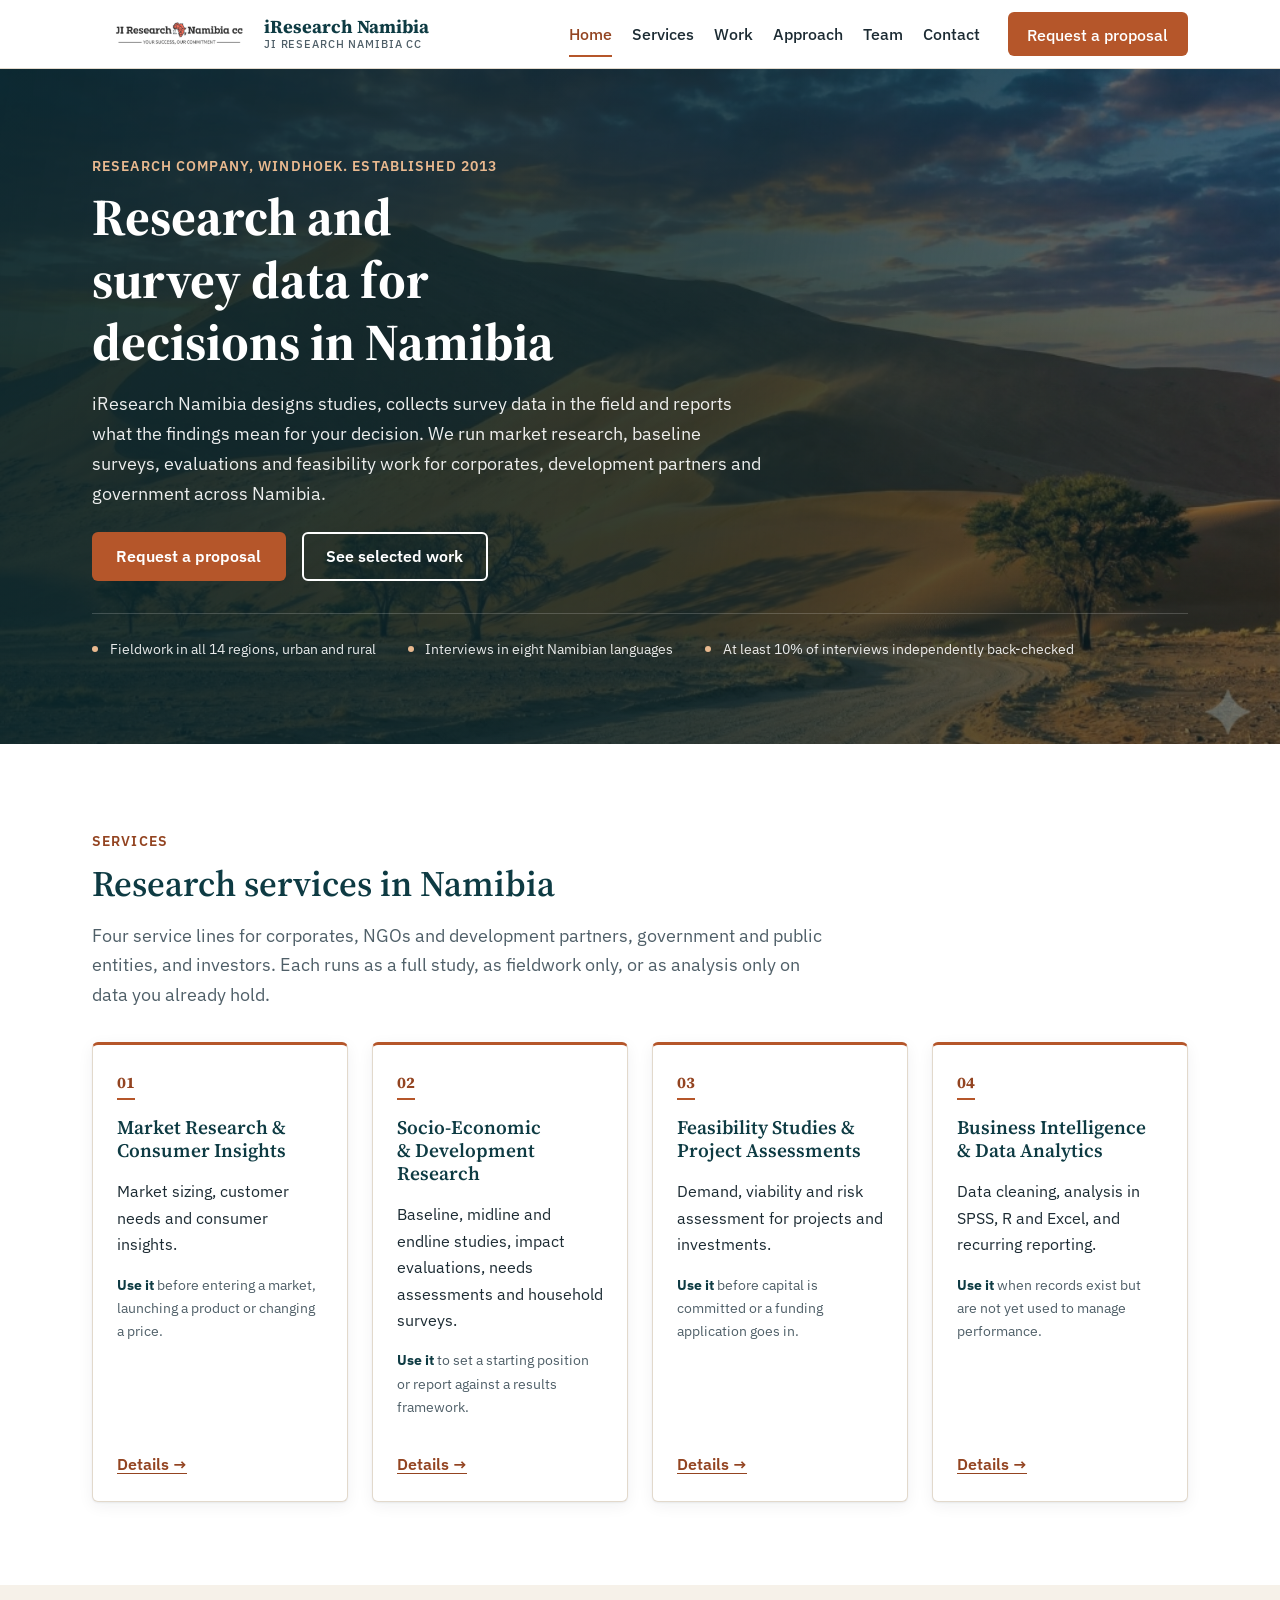
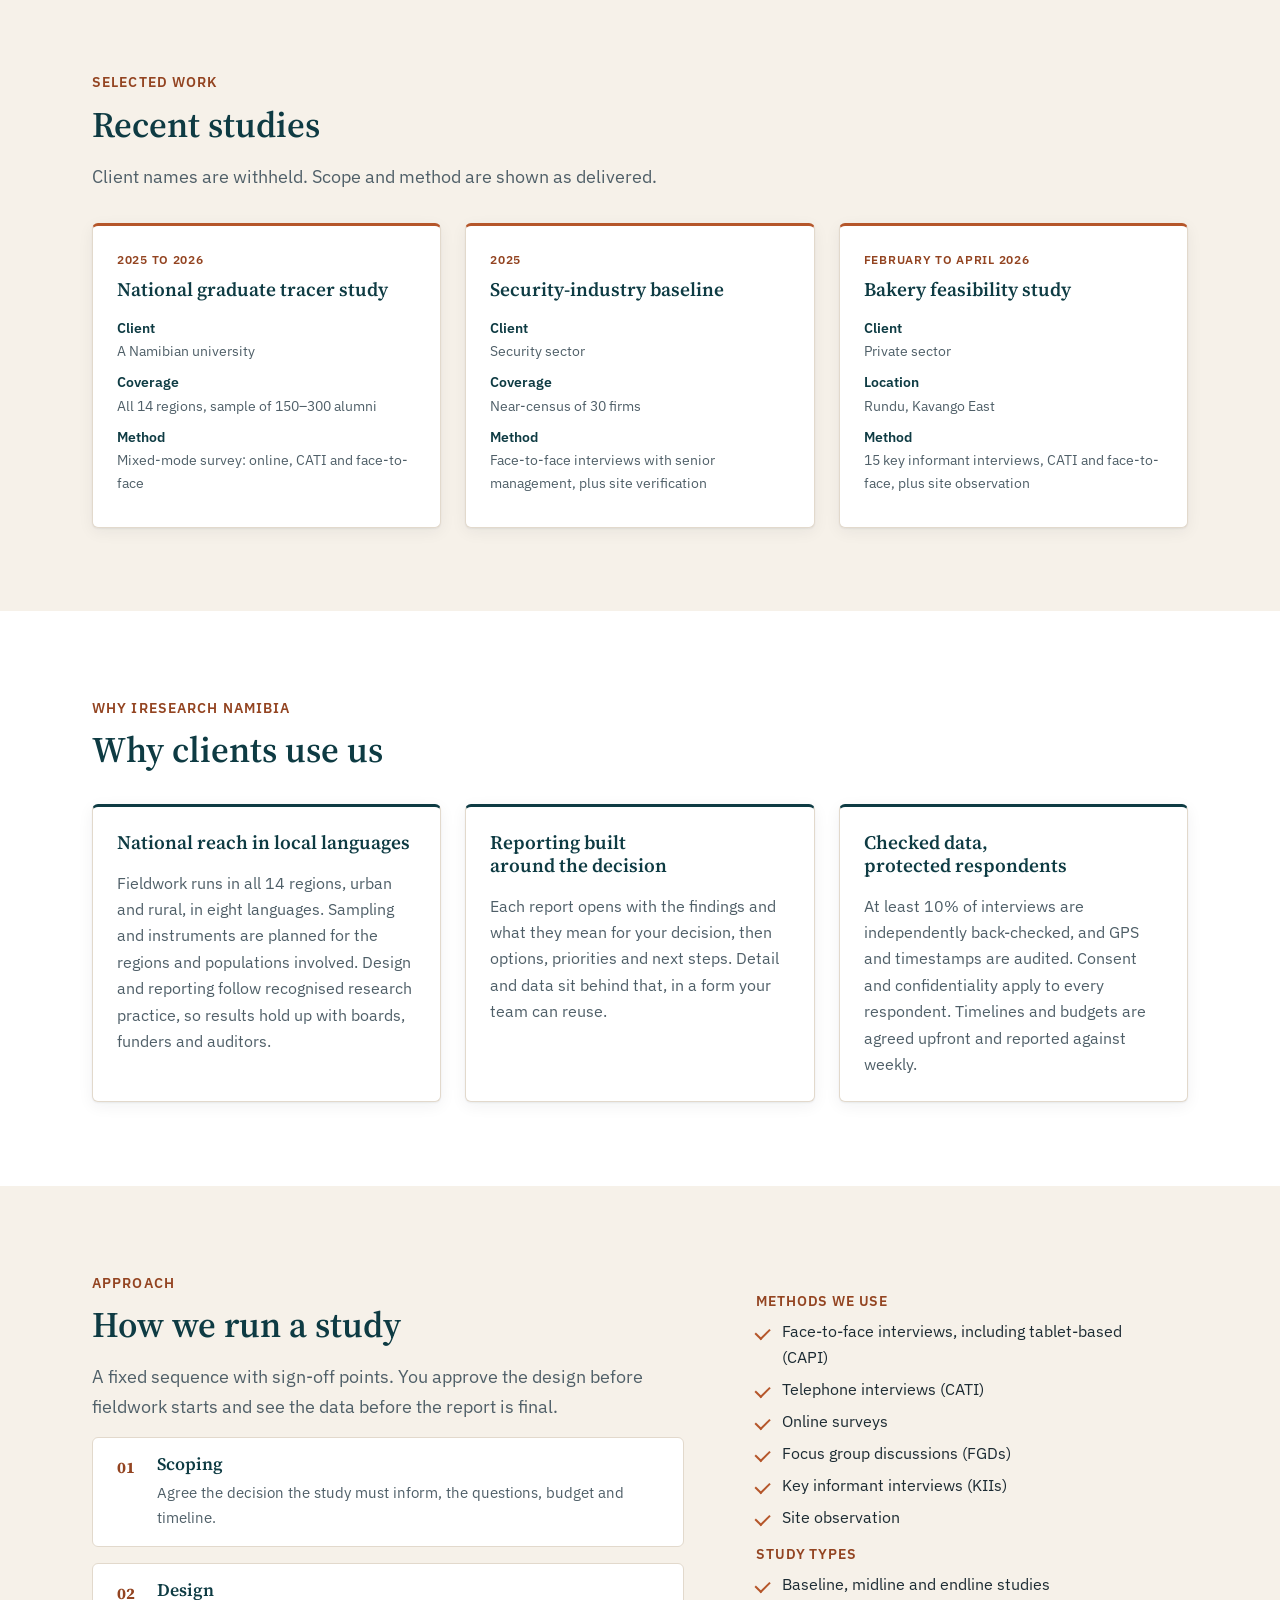
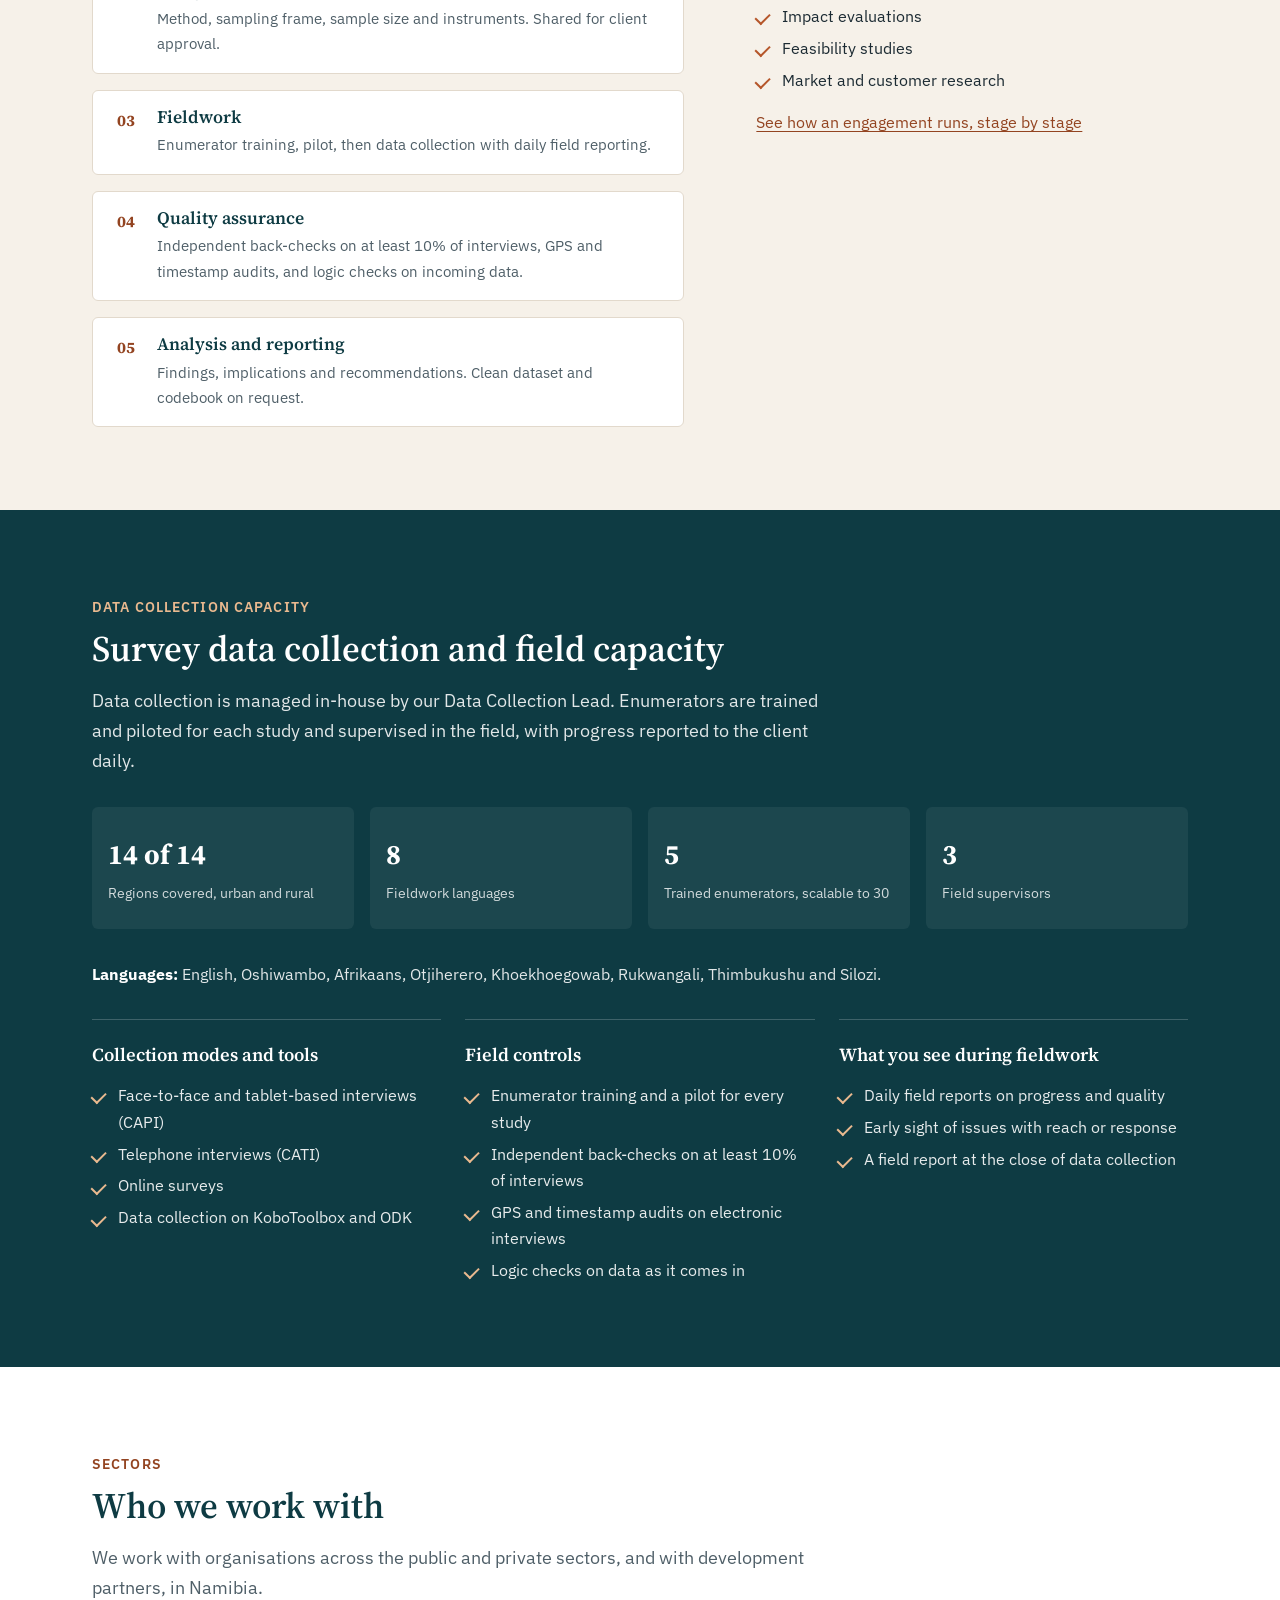
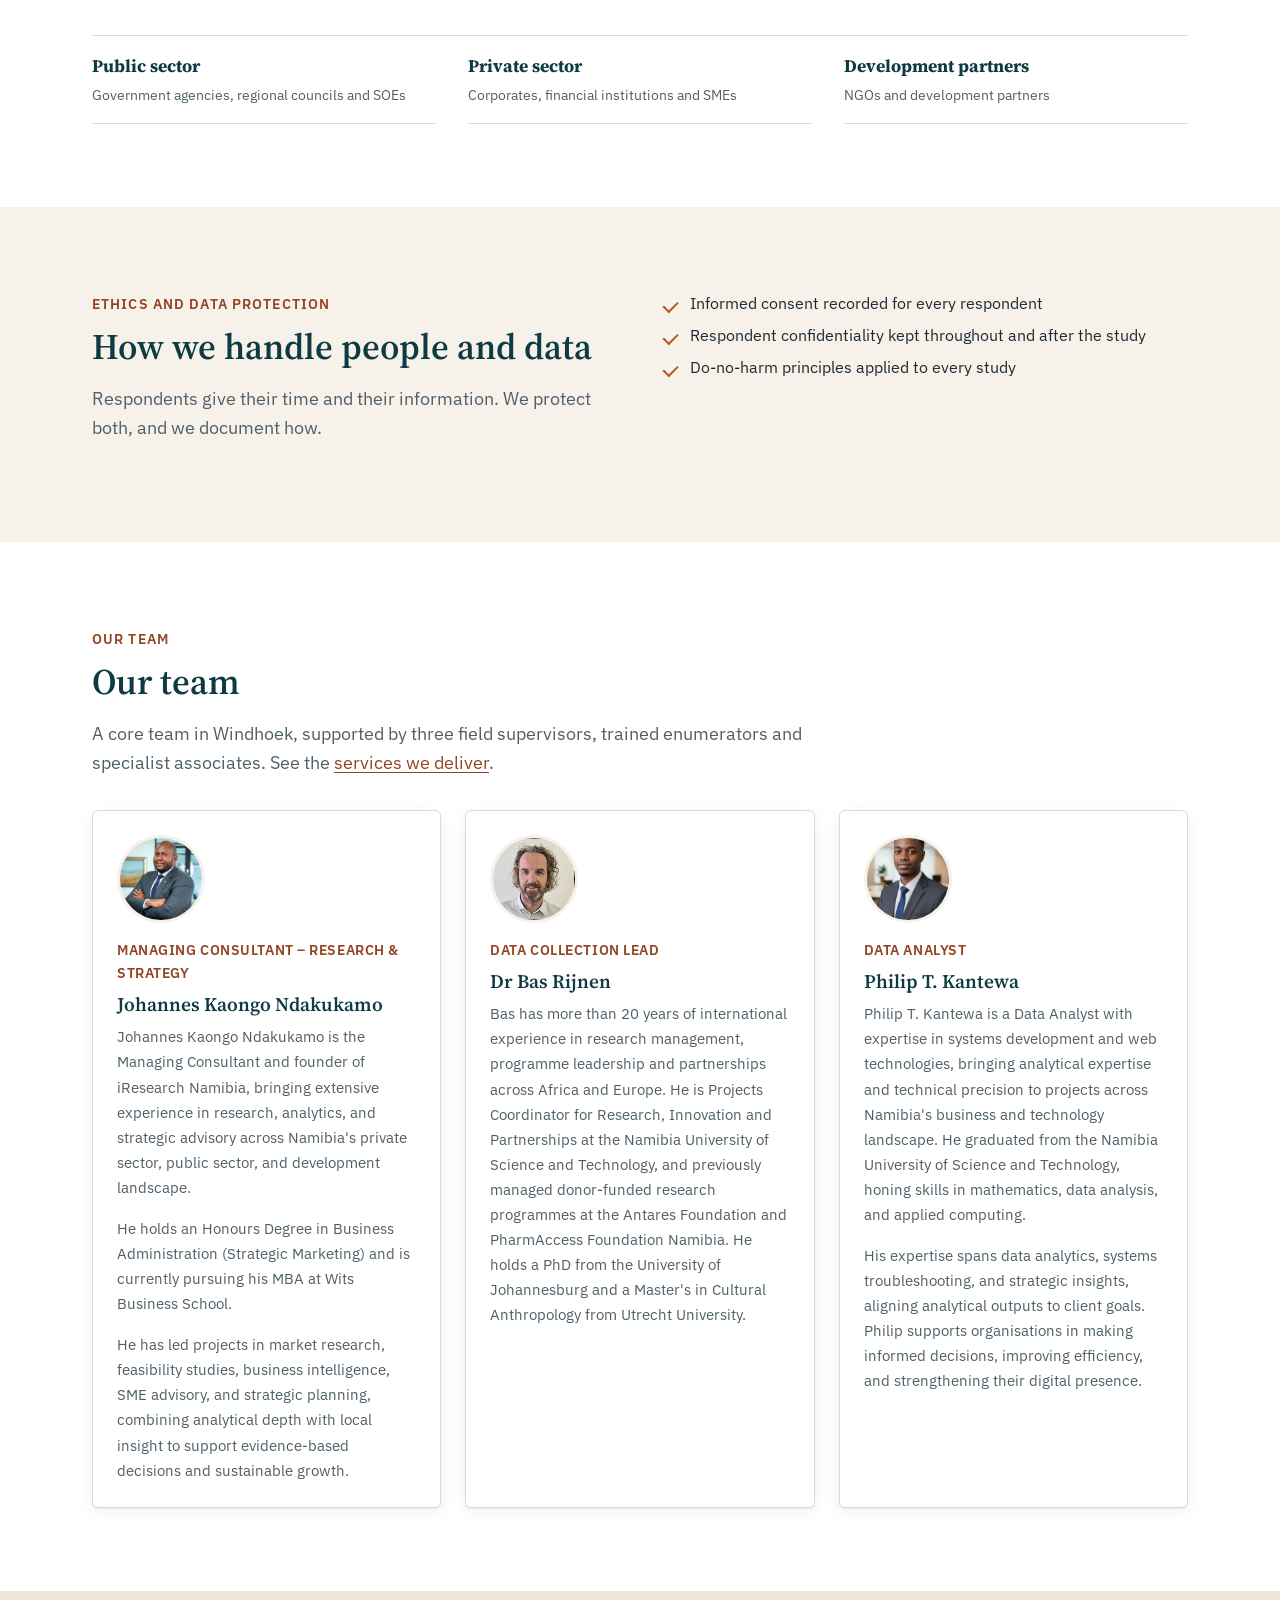
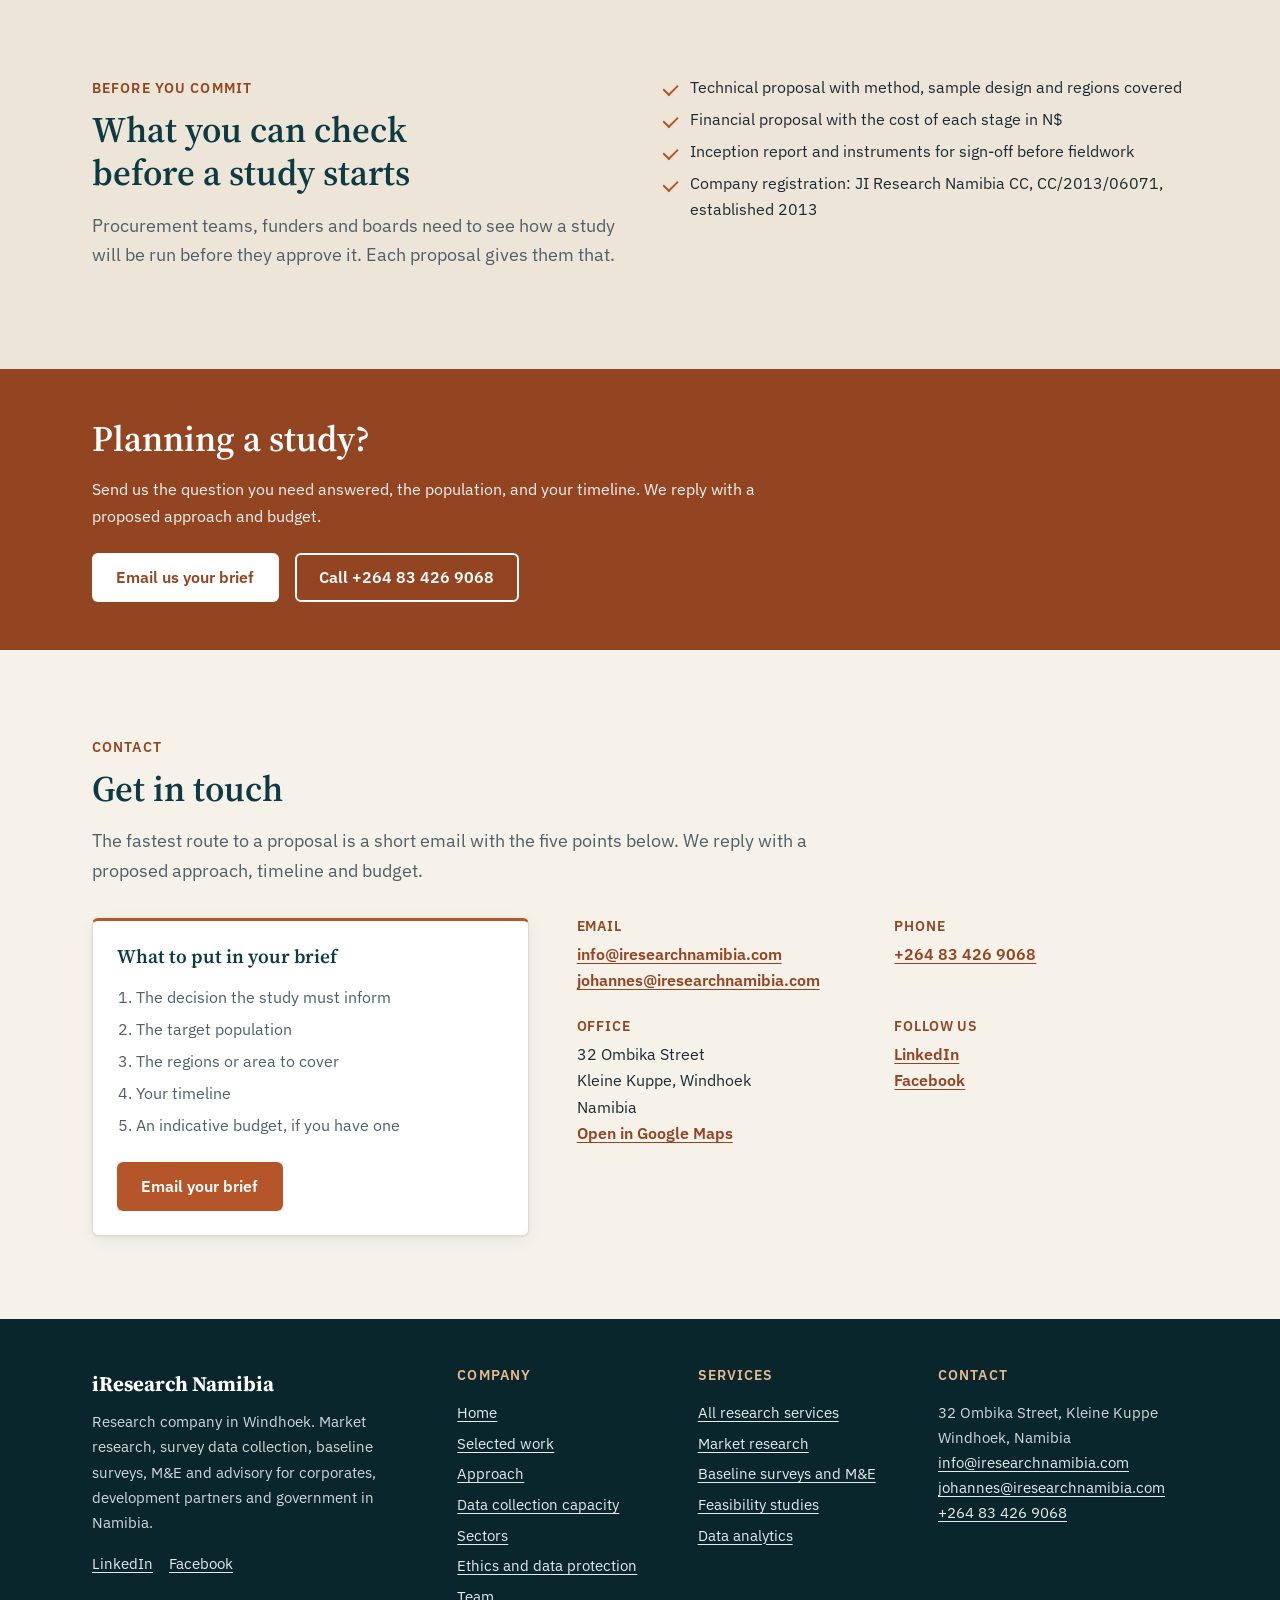
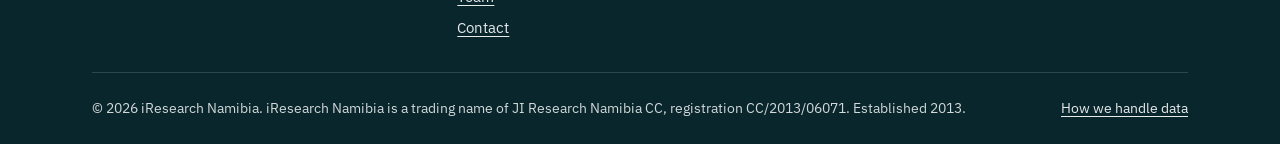
==== commit e806c4e8: "Redesign: verified facts, selected work, FAQ, social links, share image" ====
--- a/index.html
+++ b/index.html
@@ -35,17 +35,17 @@
   <meta property="og:title" content="iResearch Namibia | Research &amp; Survey Company in Windhoek">
   <meta property="og:description" content="Market research, survey data collection, baseline surveys, M&amp;E and feasibility studies for corporates, development partners and government in Namibia.">
   <meta property="og:url" content="https://iresearchnamibia.com/">
-  <meta property="og:image" content="https://iresearchnamibia.com/desert-background.jpg">
-  <meta property="og:image:width" content="1024">
-  <meta property="og:image:height" content="571">
-  <meta property="og:image:alt" content="Namibian desert landscape">
+  <meta property="og:image" content="https://iresearchnamibia.com/images/og-image.png">
+  <meta property="og:image:width" content="1200">
+  <meta property="og:image:height" content="630">
+  <meta property="og:image:alt" content="iResearch Namibia logo">
 
   <!-- Twitter / X card -->
   <meta name="twitter:card" content="summary_large_image">
   <meta name="twitter:title" content="iResearch Namibia | Research &amp; Survey Company in Windhoek">
   <meta name="twitter:description" content="Market research, survey data collection, baseline surveys and M&amp;E in Namibia.">
-  <meta name="twitter:image:alt" content="Namibian desert landscape">
-  <meta name="twitter:image" content="https://iresearchnamibia.com/desert-background.jpg">
+  <meta name="twitter:image:alt" content="iResearch Namibia logo">
+  <meta name="twitter:image" content="https://iresearchnamibia.com/images/og-image.png">
 
   <link rel="icon" href="favicon.ico" sizes="any">
   <link rel="icon" href="images/favicon-32.png" type="image/png" sizes="32x32">
@@ -78,14 +78,24 @@
           "JI Research Namibia",
           "iResearch"
         ],
+        "identifier": {
+          "@type": "PropertyValue",
+          "propertyID": "Namibian close corporation registration number",
+          "value": "CC/2013/06071"
+        },
+        "foundingDate": "2013",
         "url": "https://iresearchnamibia.com/",
         "logo": {
           "@type": "ImageObject",
           "url": "https://iresearchnamibia.com/images/logo.png",
-          "width": 1089,
-          "height": 322
+          "width": 205,
+          "height": 226
         },
-        "image": "https://iresearchnamibia.com/desert-background.jpg",
+        "image": "https://iresearchnamibia.com/images/og-image.png",
+        "sameAs": [
+          "https://www.facebook.com/iresearchnamibia",
+          "https://www.linkedin.com/company/ji-research-namibia"
+        ],
         "slogan": "Namibia's Trusted Research & Advisory Partner",
         "description": "Research and data-collection company based in Windhoek, Namibia. Market research, survey data collection, socio-economic and development research including baseline surveys and monitoring and evaluation (M&E), feasibility studies and data analytics for corporates, development partners and government.",
         "email": "info@iresearchnamibia.com",
@@ -124,6 +134,8 @@
           "Survey data collection",
           "Baseline surveys",
           "Monitoring and evaluation",
+          "Impact evaluation",
+          "Graduate tracer studies",
           "Socio-economic research",
           "Development research",
           "Feasibility studies",
@@ -231,7 +243,8 @@
   <header class="site-header">
     <div class="container header-inner">
       <a class="brand" href="index.html" aria-label="iResearch Namibia home">
-        <img src="images/logo.png" alt="iResearch Namibia" width="162" height="48">
+        <img src="images/logo.png" alt="" width="44" height="48">
+        <span class="brand-name">iResearch Namibia<small>JI Research Namibia CC</small></span>
       </a>
 
       <button class="nav-toggle" type="button" aria-expanded="false" aria-controls="site-nav">
@@ -243,8 +256,8 @@
         <ul>
           <li><a href="index.html" aria-current="page">Home</a></li>
           <li><a href="services.html">Services</a></li>
+          <li><a href="index.html#work">Work</a></li>
           <li><a href="index.html#approach">Approach</a></li>
-          <li><a href="index.html#sectors">Sectors</a></li>
           <li><a href="index.html#team">Team</a></li>
           <li><a href="index.html#contact">Contact</a></li>
           <li class="nav-cta"><a class="btn btn-primary" href="index.html#contact">Request a proposal</a></li>
@@ -258,101 +271,159 @@
     <!-- 1. HERO -->
     <section class="hero" aria-labelledby="hero-title">
       <div class="container">
-        <span class="eyebrow">Evidence-based Insights</span>
-        <h1 id="hero-title">Namibia's Trusted Research &amp; Advisory Partner</h1>
-        <p class="lead">iResearch Namibia is a research company in Windhoek. We design studies, collect survey data in the field and turn it into findings decision-makers can use, from market research to baseline surveys and evaluations. We work for corporates, development partners and government across Namibia.</p>
+        <span class="eyebrow">Research company, Windhoek. Established 2013</span>
+        <h1 id="hero-title">Research and survey data for decisions in Namibia</h1>
+        <p class="lead">iResearch Namibia designs studies, collects survey data in the field and reports what the findings mean for your decision. We run market research, baseline surveys, evaluations and feasibility work for corporates, development partners and government across Namibia.</p>
         <div class="btn-row">
           <a class="btn btn-primary" href="#contact">Request a proposal</a>
-          <a class="btn btn-light" href="services.html">View our services</a>
+          <a class="btn btn-light" href="#work">See selected work</a>
         </div>
         <ul class="hero-points">
-          <li>Research design to final report</li>
-          <li>Own field teams for data collection</li>
-          <li>Ethics and data protection built in</li>
+          <li>Fieldwork in all 14 regions, urban and rural</li>
+          <li>Interviews in eight Namibian languages</li>
+          <li>At least 10% of interviews independently back-checked</li>
         </ul>
       </div>
     </section>
 
-    <!-- 2. AUDIENCE STRIP -->
-    <section class="audience" aria-label="Who we work with">
-      <div class="container audience-inner">
-        <p>We work with</p>
-        <ul>
-          <li><span class="chip">Corporates</span></li>
-          <li><span class="chip">NGOs and development partners</span></li>
-          <li><span class="chip">Government and public entities</span></li>
-          <li><span class="chip">Investors and project sponsors</span></li>
+    <!-- 2. CLIENT LOGOS — HIDDEN until logo files exist and each organisation
+         has given consent. Logos only; do not show client names as text fallback.
+         FILES STILL TO BE SUPPLIED (PNG, transparent or white background, about 300 x 120 px):
+           images/clients/nust.png
+           images/clients/security-association-of-namibia.png
+           images/clients/blueberg-trading-enterprises.png
+           images/clients/namwater.png
+           images/clients/dogforce-security-services.png
+           images/clients/urban-green-consultants.png
+    <section class="clients" aria-labelledby="clients-title">
+      <div class="container clients-inner">
+        <h2 id="clients-title" class="clients-title">Organisations we have worked for</h2>
+        <ul class="logo-strip">
+          <li><img src="images/clients/nust.png" alt="Namibia University of Science and Technology (NUST)" loading="lazy" decoding="async"></li>
+          <li><img src="images/clients/security-association-of-namibia.png" alt="Security Association of Namibia" loading="lazy" decoding="async"></li>
+          <li><img src="images/clients/blueberg-trading-enterprises.png" alt="Blueberg Trading Enterprises" loading="lazy" decoding="async"></li>
+          <li><img src="images/clients/namwater.png" alt="NamWater" loading="lazy" decoding="async"></li>
+          <li><img src="images/clients/dogforce-security-services.png" alt="DogForce Security Services" loading="lazy" decoding="async"></li>
+          <li><img src="images/clients/urban-green-consultants.png" alt="Urban Green Consultants" loading="lazy" decoding="async"></li>
         </ul>
       </div>
     </section>
-
-    <!-- 3. PILLARS -->
-    <section class="section" aria-labelledby="pillars-title">
-      <div class="container">
-        <div class="section-head">
-          <span class="eyebrow">What we offer</span>
-          <h2 id="pillars-title">Three things every engagement delivers</h2>
-        </div>
-        <div class="grid grid-3">
-          <article class="card pillar">
-            <span class="card-num">01</span>
-            <h3>Evidence-Based Insights</h3>
-            <p>Methods matched to the question and to Namibian conditions. Sampling, instruments and fieldwork are planned for the regions, languages and populations involved.</p>
-          </article>
-          <article class="card pillar">
-            <span class="card-num">02</span>
-            <h3>Socio-Economic Intelligence</h3>
-            <p>Working knowledge of the household, labour market and economic systems that shape development outcomes in Namibia.</p>
-          </article>
-          <article class="card pillar">
-            <span class="card-num">03</span>
-            <h3>Strategic Guidance</h3>
-            <p>Findings translated into options, priorities and next steps. The report answers the decision you need to make.</p>
-          </article>
-        </div>
-      </div>
-    </section>
-
-    <!-- 4. SERVICES OVERVIEW -->
-    <section class="section section--tint" aria-labelledby="services-title">
+    -->
+
+    <!-- 3. SERVICES OVERVIEW -->
+    <section class="section" aria-labelledby="services-title">
       <div class="container">
         <div class="section-head">
           <span class="eyebrow">Services</span>
           <h2 id="services-title">Research services in Namibia</h2>
-          <p class="lead">Four service lines. Each can run as a standalone study or as part of a larger programme.</p>
+          <p class="lead">Four service lines for corporates, NGOs and development partners, government and public entities, and investors. Each runs as a full study, as fieldwork only, or as analysis only on data you already hold.</p>
         </div>
         <div class="grid grid-4">
           <article class="card service-card">
+            <span class="card-num">01</span>
             <h3>Market Research &amp; Consumer Insights</h3>
-            <p>Market sizing, customer needs, brand and pricing studies.</p>
+            <p>Market sizing, customer needs and consumer insights.</p>
+            <p class="card-use"><strong>Use it</strong> before entering a market, launching a product or changing a price.</p>
             <a class="card-link" href="services.html#market-research">Details<span class="visually-hidden"> on market research and consumer insights</span></a>
           </article>
           <article class="card service-card">
+            <span class="card-num">02</span>
             <h3>Socio-Economic &amp; Development Research</h3>
-            <p>Baseline surveys, M&amp;E, needs assessments and household surveys.</p>
+            <p>Baseline, midline and endline studies, impact evaluations, needs assessments and household surveys.</p>
+            <p class="card-use"><strong>Use it</strong> to set a starting position or report against a results framework.</p>
             <a class="card-link" href="services.html#development-research">Details<span class="visually-hidden"> on socio-economic and development research</span></a>
           </article>
           <article class="card service-card">
+            <span class="card-num">03</span>
             <h3>Feasibility Studies &amp; Project Assessments</h3>
             <p>Demand, viability and risk assessment for projects and investments.</p>
+            <p class="card-use"><strong>Use it</strong> before capital is committed or a funding application goes in.</p>
             <a class="card-link" href="services.html#feasibility">Details<span class="visually-hidden"> on feasibility studies and project assessments</span></a>
           </article>
           <article class="card service-card">
+            <span class="card-num">04</span>
             <h3>Business Intelligence &amp; Data Analytics</h3>
-            <p>Data cleaning, analysis, dashboards and recurring reporting.</p>
+            <p>Data cleaning, analysis in SPSS, R and Excel, and recurring reporting.</p>
+            <p class="card-use"><strong>Use it</strong> when records exist but are not yet used to manage performance.</p>
             <a class="card-link" href="services.html#analytics">Details<span class="visually-hidden"> on business intelligence and data analytics</span></a>
           </article>
         </div>
       </div>
     </section>
 
-    <!-- 5. APPROACH / METHODOLOGY -->
-    <section class="section" id="approach" aria-labelledby="approach-title">
+    <!-- 4. SELECTED WORK (anonymised; no client is named or implied) -->
+    <section class="section section--tint" id="work" aria-labelledby="work-title">
+      <div class="container">
+        <div class="section-head">
+          <span class="eyebrow">Selected work</span>
+          <h2 id="work-title">Recent studies</h2>
+          <p class="lead">Client names are withheld. Scope and method are shown as delivered.</p>
+        </div>
+        <div class="grid grid-3">
+          <article class="card case-card">
+            <span class="case-year">2025 to 2026</span>
+            <h3>National graduate tracer study</h3>
+            <dl>
+              <dt>Client</dt><dd>A Namibian university</dd>
+              <dt>Coverage</dt><dd>All 14 regions, sample of 150–300 alumni</dd>
+              <dt>Method</dt><dd>Mixed-mode survey: online, CATI and face-to-face</dd>
+            </dl>
+          </article>
+          <article class="card case-card">
+            <span class="case-year">2025</span>
+            <h3>Security-industry baseline</h3>
+            <dl>
+              <dt>Client</dt><dd>Security sector</dd>
+              <dt>Coverage</dt><dd>Near-census of 30 firms</dd>
+              <dt>Method</dt><dd>Face-to-face interviews with senior management, plus site verification</dd>
+            </dl>
+          </article>
+          <article class="card case-card">
+            <span class="case-year">February to April 2026</span>
+            <h3>Bakery feasibility study</h3>
+            <dl>
+              <dt>Client</dt><dd>Private sector</dd>
+              <dt>Location</dt><dd>Rundu, Kavango East</dd>
+              <dt>Method</dt><dd>15 key informant interviews, CATI and face-to-face, plus site observation</dd>
+            </dl>
+          </article>
+        </div>
+        <!-- TO ADD LATER: for each case, a one-line "Question" (the decision the study informed)
+             and "Outcome" (what the client did with it), if the client agrees. Keep client names out. -->
+      </div>
+    </section>
+
+    <!-- 5. WHY US -->
+    <section class="section" aria-labelledby="why-title">
+      <div class="container">
+        <div class="section-head">
+          <span class="eyebrow">Why iResearch Namibia</span>
+          <h2 id="why-title">Why clients use us</h2>
+        </div>
+        <div class="grid grid-3">
+          <article class="card pillar">
+            <h3>National reach in local languages</h3>
+            <p>Fieldwork runs in all 14 regions, urban and rural, in eight languages. Sampling and instruments are planned for the regions and populations involved. Design and reporting follow recognised research practice, so results hold up with boards, funders and auditors.</p>
+          </article>
+          <article class="card pillar">
+            <h3>Reporting built around the decision</h3>
+            <p>Each report opens with the findings and what they mean for your decision, then options, priorities and next steps. Detail and data sit behind that, in a form your team can reuse.</p>
+          </article>
+          <article class="card pillar">
+            <h3>Checked data, protected respondents</h3>
+            <p>At least 10% of interviews are independently back-checked, and GPS and timestamps are audited. Consent and confidentiality apply to every respondent. Timelines and budgets are agreed upfront and reported against weekly.</p>
+          </article>
+        </div>
+      </div>
+    </section>
+
+    <!-- 6. APPROACH / METHODOLOGY -->
+    <section class="section section--tint" id="approach" aria-labelledby="approach-title">
       <div class="container split split--wide-left">
         <div>
           <span class="eyebrow">Approach</span>
           <h2 id="approach-title">How we run a study</h2>
-          <p class="lead">A fixed sequence with sign-off points. You see the design before fieldwork starts and the data before the report is final.</p>
+          <p class="lead">A fixed sequence with sign-off points. You approve the design before fieldwork starts and see the data before the report is final.</p>
           <ol class="steps">
             <li>
               <h3>Scoping</h3>
@@ -364,11 +435,11 @@
             </li>
             <li>
               <h3>Fieldwork</h3>
-              <p>Enumerator training, pilot, then data collection with daily progress reporting.</p>
+              <p>Enumerator training, pilot, then data collection with daily field reporting.</p>
             </li>
             <li>
               <h3>Quality assurance</h3>
-              <p>Supervisor back-checks, GPS and time-stamp checks, and logic checks on incoming data.</p>
+              <p>Independent back-checks on at least 10% of interviews, GPS and timestamp audits, and logic checks on incoming data.</p>
             </li>
             <li>
               <h3>Analysis and reporting</h3>
@@ -379,120 +450,106 @@
         <aside class="service-panel" aria-labelledby="methods-title">
           <h3 id="methods-title">Methods we use</h3>
           <ul class="check-list">
-            <li>Quantitative surveys (face-to-face and telephone)</li>
-            <li>Key informant interviews</li>
-            <li>Focus group discussions</li>
-            <li>Observation and site visits</li>
-            <li>Desk research and secondary data review</li>
-            <li>Mixed-methods designs</li>
+            <li>Face-to-face interviews, including tablet-based (CAPI)</li>
+            <li>Telephone interviews (CATI)</li>
+            <li>Online surveys</li>
+            <li>Focus group discussions (FGDs)</li>
+            <li>Key informant interviews (KIIs)</li>
+            <li>Site observation</li>
+          </ul>
+          <h3>Study types</h3>
+          <ul class="check-list">
+            <li>Baseline, midline and endline studies</li>
+            <li>Impact evaluations</li>
+            <li>Feasibility studies</li>
+            <li>Market and customer research</li>
           </ul>
           <p><a href="services.html#engagement">See how an engagement runs, stage by stage</a></p>
-          <!-- CONFIRM: adjust this list to methods the team delivers today. -->
         </aside>
       </div>
     </section>
 
-    <!-- 6. DATA COLLECTION CAPACITY -->
+    <!-- 7. DATA COLLECTION CAPACITY -->
     <section class="section section--dark" id="capacity" aria-labelledby="capacity-title">
       <div class="container">
         <div class="section-head">
           <span class="eyebrow">Data collection capacity</span>
           <h2 id="capacity-title">Survey data collection and field capacity</h2>
-          <p class="lead">Data collection is managed in-house by our Data Collection Lead. Figures below are to be confirmed before launch.</p>
-        </div>
-
-        <!-- PLACEHOLDER: replace each [X] with a verified figure. Do not publish estimates. -->
+          <p class="lead">Data collection is managed in-house by our Data Collection Lead. Enumerators are trained and piloted for each study and supervised in the field, with progress reported to the client daily.</p>
+        </div>
+
         <dl class="stats">
-          <div class="stat placeholder">
-            <dt>Trained enumerators on call</dt>
-            <dd>[X]</dd>
-          </div>
-          <div class="stat placeholder">
-            <dt>Regions covered in past fieldwork</dt>
-            <dd>[X] of 14</dd>
-          </div>
-          <div class="stat placeholder">
-            <dt>Languages fieldwork can run in</dt>
-            <dd>[X]</dd>
-          </div>
-          <div class="stat placeholder">
-            <dt>Interviews completed to date</dt>
-            <dd>[X]</dd>
-          </div>
+          <div class="stat"><dt>Regions covered, urban and rural</dt><dd>14 of 14</dd></div>
+          <div class="stat"><dt>Fieldwork languages</dt><dd>8</dd></div>
+          <div class="stat"><dt>Trained enumerators, scalable to 30</dt><dd>5</dd></div>
+          <div class="stat"><dt>Field supervisors</dt><dd>3</dd></div>
         </dl>
 
-        <div class="split mt-4">
-          <div>
-            <h3>Collection modes</h3>
+        <p class="languages"><strong>Languages:</strong> English, Oshiwambo, Afrikaans, Otjiherero, Khoekhoegowab, Rukwangali, Thimbukushu and Silozi.</p>
+
+        <div class="grid grid-3 mt-4">
+          <div class="capacity-block">
+            <h3>Collection modes and tools</h3>
             <ul class="check-list">
-              <li>Tablet-based face-to-face interviews (CAPI)</li>
+              <li>Face-to-face and tablet-based interviews (CAPI)</li>
               <li>Telephone interviews (CATI)</li>
               <li>Online surveys</li>
-              <li>Qualitative interviews and group discussions</li>
+              <li>Data collection on KoboToolbox and ODK</li>
             </ul>
-            <!-- CONFIRM: list the platform used, e.g. [KoboToolbox / SurveyCTO / ODK]. -->
           </div>
-          <div>
+          <div class="capacity-block">
             <h3>Field controls</h3>
             <ul class="check-list">
-              <li>Standard enumerator training and pilot for every study</li>
-              <li>Supervisor back-checks on a share of interviews</li>
-              <li>GPS and time stamps on electronic interviews</li>
-              <li>Daily progress and quality reports to the client</li>
+              <li>Enumerator training and a pilot for every study</li>
+              <li>Independent back-checks on at least 10% of interviews</li>
+              <li>GPS and timestamp audits on electronic interviews</li>
+              <li>Logic checks on data as it comes in</li>
             </ul>
           </div>
-        </div>
-      </div>
-    </section>
-
-    <!-- 7. SECTORS -->
+          <div class="capacity-block">
+            <h3>What you see during fieldwork</h3>
+            <ul class="check-list">
+              <li>Daily field reports on progress and quality</li>
+              <li>Early sight of issues with reach or response</li>
+              <li>A field report at the close of data collection</li>
+            </ul>
+          </div>
+        </div>
+      </div>
+    </section>
+
+    <!-- 8. SECTORS -->
     <section class="section" id="sectors" aria-labelledby="sectors-title">
       <div class="container">
         <div class="section-head">
           <span class="eyebrow">Sectors</span>
-          <h2 id="sectors-title">Sectors we cover</h2>
-        </div>
-        <!-- CONFIRM: keep only sectors where the team has delivered work or can show relevant experience. -->
+          <h2 id="sectors-title">Who we work with</h2>
+          <p class="lead">We work with organisations across the public and private sectors, and with development partners, in Namibia.</p>
+        </div>
         <ul class="sector-list">
+          <li><strong>Public sector</strong><span>Government agencies, regional councils and SOEs</span></li>
+          <li><strong>Private sector</strong><span>Corporates, financial institutions and SMEs</span></li>
+          <li><strong>Development partners</strong><span>NGOs and development partners</span></li>
+        </ul>
+        <!-- HELD BACK (CONFIRM): industry sectors, pending confirmation of where
+             the team has delivered work or can show relevant experience.
+        <ul class="sector-list">
+          <li><strong>Education and skills</strong><span>Graduate tracer studies, labour market and training needs studies</span></li>
+          <li><strong>Safety and security</strong><span>Industry baselines and firm-level surveys</span></li>
+          <li><strong>Agriculture and food</strong><span>Value chains, producer and buyer surveys, food business feasibility</span></li>
           <li><strong>Mining and energy</strong><span>Supplier markets, community and social studies</span></li>
-          <li><strong>Agriculture and food</strong><span>Value chains, producer and buyer surveys</span></li>
           <li><strong>Financial services</strong><span>Customer research, inclusion and SME studies</span></li>
           <li><strong>Public sector</strong><span>Service delivery, policy and programme research</span></li>
           <li><strong>Health and social development</strong><span>Baselines, needs assessments, evaluations</span></li>
           <li><strong>Retail and consumer goods</strong><span>Shopper, brand and pricing research</span></li>
-          <li><strong>Infrastructure and logistics</strong><span>Demand studies and feasibility work</span></li>
-          <li><strong>Tourism and hospitality</strong><span>Visitor surveys and market assessments</span></li>
-          <li><strong>Education and skills</strong><span>Labour market and training needs studies</span></li>
+          <li><strong>Infrastructure, water and logistics</strong><span>Demand studies and feasibility work</span></li>
         </ul>
-      </div>
-    </section>
-
-    <!-- 8. WHY US -->
-    <section class="section section--tint" aria-labelledby="why-title">
-      <div class="container">
-        <div class="section-head">
-          <span class="eyebrow">Why iResearch Namibia</span>
-          <h2 id="why-title">Why clients use us</h2>
-        </div>
-        <div class="grid grid-3">
-          <article class="card">
-            <h3>Local Insight, Global Standards</h3>
-            <p>Namibian team, Namibian field network. Study design and reporting follow recognised research practice, so results stand up with boards, funders and auditors.</p>
-          </article>
-          <article class="card">
-            <h3>Actionable Deliverables</h3>
-            <p>Each report opens with the findings and what they mean for your decision. Detail and data sit behind that, in a form your team can reuse.</p>
-          </article>
-          <article class="card">
-            <h3>Confidential &amp; Reliable</h3>
-            <p>Client data and respondent data are protected throughout. Timelines and budgets are agreed upfront and reported against weekly.</p>
-          </article>
-        </div>
+        -->
       </div>
     </section>
 
     <!-- 9. ETHICS AND DATA PROTECTION -->
-    <section class="section" id="ethics" aria-labelledby="ethics-title">
+    <section class="section section--tint" id="ethics" aria-labelledby="ethics-title">
       <div class="container split">
         <div>
           <span class="eyebrow">Ethics and data protection</span>
@@ -502,82 +559,29 @@
         <div>
           <ul class="check-list">
             <li>Informed consent recorded for every respondent</li>
+            <li>Respondent confidentiality kept throughout and after the study</li>
+            <li>Do-no-harm principles applied to every study</li>
+          </ul>
+          <!-- HELD BACK (CONFIRM): not on the verified ethics list. Restore only if confirmed:
             <li>Personal identifiers separated from response data and removed before delivery unless agreed otherwise</li>
             <li>Encrypted devices and access-controlled storage</li>
             <li>Data retained only for the agreed period, then deleted</li>
             <li>Non-disclosure agreements signed by staff and field teams</li>
             <li>Research authorisation from the National Commission on Research, Science and Technology (NCRST) where a study requires it</li>
             <li>Safeguarding protocols for studies involving minors or vulnerable groups</li>
-          </ul>
-          <!-- CONFIRM: each item above must match current practice. Add a link to a data protection policy page once written. -->
-        </div>
-      </div>
-    </section>
-
-    <!-- 10. CLIENTS AND CASE STUDIES (PLACEHOLDERS) -->
-    <section class="section section--tint-2" id="work" aria-labelledby="work-title">
-      <div class="container">
-        <div class="section-head">
-          <span class="eyebrow">Selected work</span>
-          <h2 id="work-title">Clients and case studies</h2>
-          <p class="lead">Published with client permission only.</p>
-        </div>
-
-        <!-- PLACEHOLDER: client logos. Use only with written client consent. Replace each li with
-             <li><img src="images/clients/name.png" alt="Client name" loading="lazy"></li> -->
-        <h3 class="visually-hidden">Client logos</h3>
-        <ul class="logo-strip" aria-label="Client logos (placeholders)">
-          <li class="placeholder">[Client logo 1]</li>
-          <li class="placeholder">[Client logo 2]</li>
-          <li class="placeholder">[Client logo 3]</li>
-          <li class="placeholder">[Client logo 4]</li>
-          <li class="placeholder">[Client logo 5]</li>
-          <li class="placeholder">[Client logo 6]</li>
-        </ul>
-
-        <!-- PLACEHOLDER: case studies. Keep the Client / Question / Method / Outcome structure. -->
-        <div class="grid grid-3 mt-4">
-          <article class="card case-card placeholder">
-            <span class="ph-label">Placeholder</span>
-            <h3>[Case study title]</h3>
-            <dl>
-              <dt>Client type</dt><dd>[e.g. Development partner, name if permitted]</dd>
-              <dt>Question</dt><dd>[What decision the study informed]</dd>
-              <dt>Method</dt><dd>[Design, sample size, regions]</dd>
-              <dt>Outcome</dt><dd>[What the client did with the findings]</dd>
-            </dl>
-          </article>
-          <article class="card case-card placeholder">
-            <span class="ph-label">Placeholder</span>
-            <h3>[Case study title]</h3>
-            <dl>
-              <dt>Client type</dt><dd>[e.g. Corporate, name if permitted]</dd>
-              <dt>Question</dt><dd>[What decision the study informed]</dd>
-              <dt>Method</dt><dd>[Design, sample size, regions]</dd>
-              <dt>Outcome</dt><dd>[What the client did with the findings]</dd>
-            </dl>
-          </article>
-          <article class="card case-card placeholder">
-            <span class="ph-label">Placeholder</span>
-            <h3>[Case study title]</h3>
-            <dl>
-              <dt>Client type</dt><dd>[e.g. Government entity, name if permitted]</dd>
-              <dt>Question</dt><dd>[What decision the study informed]</dd>
-              <dt>Method</dt><dd>[Design, sample size, regions]</dd>
-              <dt>Outcome</dt><dd>[What the client did with the findings]</dd>
-            </dl>
-          </article>
-        </div>
-      </div>
-    </section>
-
-    <!-- 11. TEAM -->
+               TO ADD LATER: once a privacy notice is written, link it here, e.g.
+               <p><a href="privacy.html">Read our privacy notice</a></p> -->
+        </div>
+      </div>
+    </section>
+
+    <!-- 10. TEAM -->
     <section class="section" id="team" aria-labelledby="team-title">
       <div class="container">
         <div class="section-head">
           <span class="eyebrow">Our team</span>
           <h2 id="team-title">Our team</h2>
-          <p class="lead">A core team in Windhoek, supported by trained field staff and specialist associates. See the <a href="services.html">services we deliver</a>.</p>
+          <p class="lead">A core team in Windhoek, supported by three field supervisors, trained enumerators and specialist associates. See the <a href="services.html">services we deliver</a>.</p>
         </div>
         <div class="grid grid-3">
 
@@ -593,9 +597,9 @@
 
           <!-- TEAM CARD: Dr Bas Rijnen, Data Collection Lead. Bio drawn from his CV (Sept 2026). -->
           <article class="card team-card">
-            <img class="avatar" src="images/team/bas-rijnen.png" alt="Dr Bas Rijnen, Data Collection Lead at iResearch Namibia" width="88" height="88" loading="lazy" decoding="async" style="object-fit:cover;border-radius:50%;padding:0">
+            <img class="avatar" src="images/team/bas-rijnen.png" alt="Dr Bas Rijnen, Data Collection Lead at iResearch Namibia" width="88" height="88" loading="lazy" decoding="async">
             <p class="team-role">Data Collection Lead</p>
-            <h3>Dr Bas Rijnen <span class="team-tag">New</span></h3>
+            <h3>Dr Bas Rijnen</h3>
             <p class="bio">Bas has more than 20 years of international experience in research management, programme leadership and partnerships across Africa and Europe. He is Projects Coordinator for Research, Innovation and Partnerships at the Namibia University of Science and Technology, and previously managed donor-funded research programmes at the Antares Foundation and PharmAccess Foundation Namibia. He holds a PhD from the University of Johannesburg and a Master's in Cultural Anthropology from Utrecht University.</p>
           </article>
 
@@ -612,13 +616,33 @@
       </div>
     </section>
 
+    <!-- 11. BEFORE YOU COMMIT -->
+    <section class="section section--tint-2" id="due-diligence" aria-labelledby="dd-title">
+      <div class="container split">
+        <div>
+          <span class="eyebrow">Before you commit</span>
+          <h2 id="dd-title">What you can check before a study starts</h2>
+          <p class="lead">Procurement teams, funders and boards need to see how a study will be run before they approve it. Each proposal gives them that.</p>
+        </div>
+        <ul class="check-list">
+          <li>Technical proposal with method, sample design and regions covered</li>
+          <li>Financial proposal with the cost of each stage in N$</li>
+          <li>Inception report and instruments for sign-off before fieldwork</li>
+          <li>Company registration: JI Research Namibia CC, CC/2013/06071, established 2013</li>
+        </ul>
+        <!-- HELD BACK (CONFIRM): "Named team for the study, with CVs" must match what proposals include.
+          <li>Named team for the study, with CVs</li>
+        -->
+      </div>
+    </section>
+
     <!-- 12. CTA -->
     <section class="cta-band" aria-labelledby="cta-title">
       <div class="container">
         <h2 id="cta-title">Planning a study?</h2>
         <p>Send us the question you need answered, the population, and your timeline. We reply with a proposed approach and budget.</p>
         <div class="btn-row">
-          <a class="btn btn-primary" href="mailto:info@iresearchnamibia.com?subject=Research%20proposal%20request">Email us your brief</a>
+          <a class="btn btn-primary" href="mailto:info@iresearchnamibia.com?subject=Research%20proposal%20request&amp;body=Decision%20the%20study%20must%20inform%3A%0D%0A%0D%0ATarget%20population%3A%0D%0A%0D%0ARegions%20to%20cover%3A%0D%0A%0D%0ATimeline%3A%0D%0A%0D%0AIndicative%20budget%20(N%24)%3A%0D%0A">Email us your brief</a>
           <a class="btn btn-light" href="tel:+264834269068">Call +264 83 426 9068</a>
         </div>
       </div>
@@ -630,30 +654,44 @@
         <div class="section-head">
           <span class="eyebrow">Contact</span>
           <h2 id="contact-title">Get in touch</h2>
-        </div>
-        <div class="contact-grid">
-          <div class="contact-item">
-            <h3>Visit our office</h3>
-            <address>
-              Number 32, Ombika Street<br>
-              Kleine Kuppe, Windhoek<br>
-              Namibia
-            </address>
-            <p><a href="https://www.google.com/maps/search/?api=1&amp;query=32+Ombika+Street+Kleine+Kuppe+Windhoek+Namibia" rel="noopener" target="_blank">Open in Google Maps<span class="visually-hidden"> (opens in a new tab)</span></a></p>
+          <p class="lead">The fastest route to a proposal is a short email with the five points below. We reply with a proposed approach, timeline and budget.</p>
+        </div>
+        <div class="contact-layout">
+          <div class="brief-box">
+            <h3>What to put in your brief</h3>
+            <ol>
+              <li>The decision the study must inform</li>
+              <li>The target population</li>
+              <li>The regions or area to cover</li>
+              <li>Your timeline</li>
+              <li>An indicative budget, if you have one</li>
+            </ol>
+            <a class="btn btn-primary" href="mailto:info@iresearchnamibia.com?subject=Research%20proposal%20request&amp;body=Decision%20the%20study%20must%20inform%3A%0D%0A%0D%0ATarget%20population%3A%0D%0A%0D%0ARegions%20to%20cover%3A%0D%0A%0D%0ATimeline%3A%0D%0A%0D%0AIndicative%20budget%20(N%24)%3A%0D%0A">Email your brief</a>
           </div>
-          <div class="contact-item">
-            <h3>Email</h3>
-            <p><a href="mailto:info@iresearchnamibia.com">info@iresearchnamibia.com</a><br>
-            <a href="mailto:johannes@iresearchnamibia.com">johannes@iresearchnamibia.com</a></p>
-          </div>
-          <div class="contact-item">
-            <h3>Phone</h3>
-            <p><a href="tel:+264834269068">+264 83 426 9068</a></p>
-          </div>
-          <div class="contact-item">
-            <h3>Office hours</h3>
-            <!-- PLACEHOLDER: confirm hours -->
-            <p>[Mon to Fri, 08:00 to 17:00]</p>
+          <div class="contact-grid">
+            <div class="contact-item">
+              <h3>Email</h3>
+              <p><a href="mailto:info@iresearchnamibia.com">info@iresearchnamibia.com</a><br>
+              <a href="mailto:johannes@iresearchnamibia.com">johannes@iresearchnamibia.com</a></p>
+            </div>
+            <div class="contact-item">
+              <h3>Phone</h3>
+              <p><a href="tel:+264834269068">+264 83 426 9068</a></p>
+            </div>
+            <div class="contact-item">
+              <h3>Office</h3>
+              <address>
+                32 Ombika Street<br>
+                Kleine Kuppe, Windhoek<br>
+                Namibia
+              </address>
+              <p><a href="https://www.google.com/maps/search/?api=1&amp;query=32+Ombika+Street+Kleine+Kuppe+Windhoek+Namibia" rel="noopener" target="_blank">Open in Google Maps<span class="visually-hidden"> (opens in a new tab)</span></a></p>
+            </div>
+            <div class="contact-item">
+              <h3>Follow us</h3>
+              <p><a href="https://www.linkedin.com/company/ji-research-namibia" rel="noopener" target="_blank">LinkedIn<span class="visually-hidden"> (opens in a new tab)</span></a><br>
+              <a href="https://www.facebook.com/iresearchnamibia" rel="noopener" target="_blank">Facebook<span class="visually-hidden"> (opens in a new tab)</span></a></p>
+            </div>
           </div>
         </div>
       </div>
@@ -667,11 +705,16 @@
         <div>
           <p class="footer-brand">iResearch Namibia</p>
           <p>Research company in Windhoek. Market research, survey data collection, baseline surveys, M&amp;E and advisory for corporates, development partners and government in Namibia.</p>
+          <ul class="social-links">
+            <li><a href="https://www.linkedin.com/company/ji-research-namibia" rel="noopener" target="_blank">LinkedIn<span class="visually-hidden"> (opens in a new tab)</span></a></li>
+            <li><a href="https://www.facebook.com/iresearchnamibia" rel="noopener" target="_blank">Facebook<span class="visually-hidden"> (opens in a new tab)</span></a></li>
+          </ul>
         </div>
         <nav aria-label="Footer">
           <h2>Company</h2>
           <ul>
             <li><a href="index.html">Home</a></li>
+            <li><a href="index.html#work">Selected work</a></li>
             <li><a href="index.html#approach">Approach</a></li>
             <li><a href="index.html#capacity">Data collection capacity</a></li>
             <li><a href="index.html#sectors">Sectors</a></li>
@@ -702,26 +745,28 @@
         </div>
       </div>
       <div class="footer-legal">
-        <p>&copy; 2026 iResearch Namibia. iResearch Namibia is a trading name of JI Research Namibia CC.</p>
-        <!-- PLACEHOLDER: link to privacy notice once published, e.g. <a href="privacy.html">Privacy notice</a> -->
-        <p>[Privacy notice link]</p>
+        <p>&copy; 2026 iResearch Namibia. iResearch Namibia is a trading name of JI Research Namibia CC, registration CC/2013/06071. Established 2013.</p>
+        <!-- TO ADD LATER: link to the privacy notice once published, e.g. <p><a href="privacy.html">Privacy notice</a></p> -->
+        <p><a href="index.html#ethics">How we handle data</a></p>
       </div>
     </div>
   </footer>
 
-  <!-- Mobile menu toggle. The only script on the page. -->
   <script>
     (function () {
+      /* Mobile menu toggle */
       var btn = document.querySelector('.nav-toggle');
       var nav = document.getElementById('site-nav');
-      if (!btn || !nav) return;
-      function close() { nav.classList.remove('is-open'); btn.setAttribute('aria-expanded', 'false'); }
-      btn.addEventListener('click', function () {
-        var open = nav.classList.toggle('is-open');
-        btn.setAttribute('aria-expanded', open ? 'true' : 'false');
-      });
-      nav.addEventListener('click', function (e) { if (e.target.closest('a')) close(); });
-      document.addEventListener('keydown', function (e) { if (e.key === 'Escape') close(); });
+      if (btn && nav) {
+        var close = function () { nav.classList.remove('is-open'); btn.setAttribute('aria-expanded', 'false'); };
+        btn.addEventListener('click', function () {
+          var open = nav.classList.toggle('is-open');
+          btn.setAttribute('aria-expanded', open ? 'true' : 'false');
+        });
+        nav.addEventListener('click', function (e) { if (e.target.closest('a')) close(); });
+        document.addEventListener('keydown', function (e) { if (e.key === 'Escape') close(); });
+      }
+
     })();
   </script>
 </body>
--- a/styles.css
+++ b/styles.css
@@ -36,10 +36,11 @@
   --space-3: 1.5rem;
   --space-4: 2rem;
   --space-5: 3rem;
-  --space-6: clamp(3.5rem, 2.5rem + 4vw, 6rem);
+  --space-6: clamp(3rem, 2rem + 4vw, 5.5rem);
   --radius: 6px;
   --shadow: 0 1px 2px rgba(8, 38, 44, 0.06), 0 4px 16px rgba(8, 38, 44, 0.06);
   --max: 1160px;
+  --header-h: 68px;
 }
 
 /* ---------- 2. Base ---------- */
@@ -47,7 +48,11 @@
 *::before,
 *::after { box-sizing: border-box; }
 
-html { -webkit-text-size-adjust: 100%; scroll-behavior: smooth; }
+html {
+  -webkit-text-size-adjust: 100%;
+  scroll-behavior: smooth;
+  scroll-padding-top: calc(var(--header-h) + 1rem); /* anchor targets clear the sticky header */
+}
 
 @media (prefers-reduced-motion: reduce) {
   html { scroll-behavior: auto; }
@@ -71,6 +76,7 @@
   line-height: 1.2;
   color: var(--c-primary);
   margin: 0 0 var(--space-2);
+  text-wrap: balance;
 }
 h1 { font-size: var(--fs-xxl); font-weight: 700; }
 h2 { font-size: var(--fs-xl); }
@@ -134,7 +140,10 @@
 
 .lead { font-size: var(--fs-md); color: var(--c-muted); max-width: 46rem; }
 
-/* Visible placeholder marker. Remove the class once real content is in. */
+.mt-4 { margin-top: var(--space-4); }
+
+/* Visible placeholder marker for staging only. No live element uses it.
+   Apply temporarily when testing new content, remove before publishing. */
 .placeholder {
   border: 2px dashed var(--c-accent);
   background: repeating-linear-gradient(
@@ -167,6 +176,8 @@
   font-family: var(--f-body);
   font-size: var(--fs-base);
   font-weight: 600;
+  line-height: 1.3;
+  text-align: center;
   text-decoration: none;
   border-radius: var(--radius);
   border: 2px solid transparent;
@@ -179,6 +190,7 @@
 .btn-outline:hover { background: var(--c-primary); color: var(--c-white); }
 .btn-light { border-color: var(--c-white); color: var(--c-white); background: transparent; }
 .btn-light:hover { background: var(--c-white); color: var(--c-primary); }
+.btn-sm { min-height: 44px; padding: 0.55rem 1rem; font-size: var(--fs-sm); }
 
 .btn-row { display: flex; flex-wrap: wrap; gap: var(--space-2); margin-top: var(--space-3); }
 
@@ -195,7 +207,7 @@
   align-items: center;
   justify-content: space-between;
   gap: var(--space-2);
-  min-height: 68px;
+  min-height: var(--header-h);
 }
 .brand {
   display: inline-flex;
@@ -204,21 +216,22 @@
   text-decoration: none;
   color: var(--c-primary);
 }
-.brand img { height: 48px; width: auto; max-width: 210px; object-fit: contain; }
+.brand img { height: 44px; width: auto; object-fit: contain; }
 .brand-name {
   font-family: var(--f-head);
   font-weight: 700;
-  font-size: 1.2rem;
+  font-size: 1.15rem;
   line-height: 1.1;
 }
 .brand-name small {
   display: block;
   font-family: var(--f-body);
   font-weight: 500;
-  font-size: 0.7rem;
+  font-size: 0.68rem;
   letter-spacing: 0.08em;
   text-transform: uppercase;
   color: var(--c-muted);
+  margin-top: 0.15rem;
 }
 
 .nav-toggle {
@@ -277,6 +290,8 @@
   background: var(--c-white);
   border-bottom: 1px solid var(--c-line);
   box-shadow: var(--shadow);
+  max-height: calc(100vh - var(--header-h));
+  overflow-y: auto;
 }
 .js .site-nav.is-open { display: block; }
 .js .site-nav ul {
@@ -286,7 +301,9 @@
 .js .site-nav a { display: block; padding: 0.8rem 0; border-bottom: 1px solid var(--c-line); }
 .js .site-nav a[aria-current="page"] { box-shadow: none; }
 .js .site-nav .nav-cta { display: block; margin-top: var(--space-2); }
-.js .site-nav .nav-cta a { border-bottom: 0; color: var(--c-white); text-align: center; }
+.js .site-nav .nav-cta a { display: flex; border-bottom: 0; color: var(--c-white); text-align: center; }
+
+@media (max-width: 380px) { .brand-name small { display: none; } }
 
 /* No-JS fallback on small screens: the nav simply wraps under the brand */
 html:not(.js) .header-inner { flex-wrap: wrap; padding-block: var(--space-1); }
@@ -297,7 +314,7 @@
   color: var(--c-white);
   background-color: var(--c-primary);
   background-image:
-    linear-gradient(100deg, rgba(8, 38, 44, 0.92) 0%, rgba(8, 38, 44, 0.78) 55%, rgba(8, 38, 44, 0.45) 100%),
+    linear-gradient(100deg, rgba(8, 38, 44, 0.92) 0%, rgba(8, 38, 44, 0.8) 55%, rgba(8, 38, 44, 0.5) 100%),
     url("desert-background.jpg");
   background-size: cover;
   background-position: center;
@@ -305,22 +322,23 @@
 }
 .hero--services {
   background-image:
-    linear-gradient(100deg, rgba(8, 38, 44, 0.93) 0%, rgba(8, 38, 44, 0.8) 60%, rgba(8, 38, 44, 0.5) 100%),
+    linear-gradient(100deg, rgba(8, 38, 44, 0.93) 0%, rgba(8, 38, 44, 0.82) 60%, rgba(8, 38, 44, 0.55) 100%),
     url("services-hero.jpg");
   padding-block: var(--space-5);
 }
-.hero h1 { color: var(--c-white); max-width: 22ch; }
+.hero h1 { color: var(--c-white); max-width: 20ch; }
 .hero .eyebrow { color: var(--c-accent-soft); }
-.hero .lead { color: rgba(255, 255, 255, 0.9); }
+.hero .lead { color: rgba(255, 255, 255, 0.92); max-width: 42rem; }
 
 .hero-points {
   list-style: none;
-  padding: 0;
+  padding: var(--space-3) 0 0;
   margin: var(--space-4) 0 0;
+  border-top: 1px solid rgba(255, 255, 255, 0.18);
   display: grid;
   gap: var(--space-1);
   font-size: var(--fs-sm);
-  color: rgba(255, 255, 255, 0.88);
+  color: rgba(255, 255, 255, 0.9);
 }
 .hero-points li { margin: 0; padding-left: 1.1rem; position: relative; }
 .hero-points li::before {
@@ -340,18 +358,23 @@
 
 /* ---------- 7. Sections ---------- */
 .section { padding-block: var(--space-6); }
+.section--compact { padding-block: var(--space-4); }
 .section--tint { background: var(--c-sand); }
 .section--tint-2 { background: var(--c-sand-2); }
 .section--dark { background: var(--c-primary); color: rgba(255, 255, 255, 0.9); }
 .section--dark h2,
 .section--dark h3 { color: var(--c-white); }
 .section--dark .eyebrow { color: var(--c-accent-soft); }
-.section--dark .lead { color: rgba(255, 255, 255, 0.85); }
+.section--dark .lead { color: rgba(255, 255, 255, 0.88); }
 .section--dark a { color: var(--c-accent-soft); }
 
 .section-head { max-width: 48rem; margin-bottom: var(--space-4); }
+.section-head .lead:last-child { margin-bottom: 0; }
 
 .grid { display: grid; gap: var(--space-3); }
+
+/* Two-column split: stacked on mobile with a gap, side by side from 960px */
+.split { display: grid; gap: var(--space-4); }
 
 /* ---------- 8. Audience strip and logos ---------- */
 .audience {
@@ -374,6 +397,22 @@
   border-radius: 999px;
 }
 
+/* Client logos strip (home page). Logos only, no project attribution. */
+.clients {
+  background: var(--c-sand);
+  border-bottom: 1px solid var(--c-line);
+  padding-block: var(--space-4);
+}
+.clients-inner { display: grid; gap: var(--space-2); }
+.clients-title {
+  font-family: var(--f-body);
+  font-size: var(--fs-sm);
+  font-weight: 600;
+  letter-spacing: 0.08em;
+  text-transform: uppercase;
+  color: var(--c-muted);
+  margin: 0;
+}
 .logo-strip {
   display: grid;
   grid-template-columns: repeat(2, 1fr);
@@ -387,11 +426,21 @@
   min-height: 80px;
   display: grid;
   place-items: center;
+  background: var(--c-white);
+  border: 1px solid var(--c-line);
+  border-radius: var(--radius);
+  padding: var(--space-2);
+}
+.logo-strip img { max-height: 48px; width: auto; filter: grayscale(100%); opacity: 0.85; transition: filter 0.15s ease, opacity 0.15s ease; }
+.logo-strip li:hover img { filter: none; opacity: 1; }
+/* Shown in place of a client logo until the file is uploaded */
+.logo-fallback {
+  font-family: var(--f-head);
+  font-weight: 600;
+  font-size: 0.95rem;
+  line-height: 1.3;
   text-align: center;
-  font-size: var(--fs-sm);
-  color: var(--c-muted);
-  border-radius: var(--radius);
-  padding: var(--space-1);
+  color: var(--c-primary);
 }
 
 /* ---------- 9. Cards ---------- */
@@ -404,9 +453,10 @@
   display: flex;
   flex-direction: column;
 }
-.card h3 { font-size: 1.25rem; }
+.card h3 { font-size: 1.2rem; }
 .card p:last-child { margin-bottom: 0; }
 .card .card-link { margin-top: auto; padding-top: var(--space-2); font-weight: 600; }
+.card .card-link::after { content: " \2192"; }
 
 .card-num {
   font-family: var(--f-head);
@@ -415,14 +465,18 @@
   color: var(--c-accent-dark);
   border-bottom: 2px solid var(--c-accent);
   display: inline-block;
+  align-self: flex-start;
   padding-bottom: 0.2rem;
   margin-bottom: var(--space-2);
 }
 
+.card-use { font-size: var(--fs-sm); color: var(--c-muted); }
+.card-use strong { color: var(--c-primary); }
+
 .pillar { border-top: 3px solid var(--c-primary); }
+.pillar p { color: var(--c-muted); }
 
 .service-card { border-top: 3px solid var(--c-accent); }
-.service-card ul { font-size: var(--fs-sm); color: var(--c-muted); }
 
 /* ---------- 10. Method steps ---------- */
 .steps {
@@ -437,7 +491,7 @@
   margin: 0;
   counter-increment: step;
   position: relative;
-  padding: var(--space-3) var(--space-3) var(--space-3) 4.25rem;
+  padding: var(--space-2) var(--space-3) var(--space-2) 4rem;
   background: var(--c-white);
   border: 1px solid var(--c-line);
   border-radius: var(--radius);
@@ -446,23 +500,31 @@
   content: counter(step, decimal-leading-zero);
   position: absolute;
   left: var(--space-3);
-  top: var(--space-3);
+  top: var(--space-2);
   font-family: var(--f-head);
   font-weight: 700;
   color: var(--c-accent-dark);
 }
-.steps h3 { font-size: 1.1rem; margin-bottom: 0.4rem; }
+.steps h3 { font-size: 1.1rem; margin-bottom: 0.3rem; }
 .steps p { margin: 0; color: var(--c-muted); font-size: 0.95rem; }
 
 /* ---------- 11. Capacity / stats ---------- */
-.stats { display: grid; grid-template-columns: repeat(2, 1fr); gap: var(--space-2); margin: 0; }
+.capacity-block {
+  border-top: 1px solid rgba(255, 255, 255, 0.2);
+  padding-top: var(--space-3);
+}
+.capacity-block h3 { font-size: 1.15rem; }
+.capacity-block .check-list { margin: 0; }
+
+/* Field capacity figures */
+.stats { display: grid; grid-template-columns: repeat(2, 1fr); gap: var(--space-2); margin: 0 0 var(--space-4); }
 .stat {
+  display: flex;
+  flex-direction: column;
   border-radius: var(--radius);
   padding: var(--space-3) var(--space-2);
   background: rgba(255, 255, 255, 0.06);
 }
-.section--dark .stat.placeholder { border-color: var(--c-accent-soft); }
-.section--dark .ph-label { background: transparent; color: var(--c-accent-soft); border-color: var(--c-accent-soft); }
 .stat dt { font-size: var(--fs-sm); color: rgba(255, 255, 255, 0.8); margin-top: 0.25rem; }
 .stat dd {
   margin: 0;
@@ -472,7 +534,9 @@
   color: var(--c-white);
   order: -1;
 }
-.stat { display: flex; flex-direction: column; }
+
+.languages { max-width: 52rem; margin: var(--space-3) 0 0; color: rgba(255, 255, 255, 0.88); }
+.languages strong { color: var(--c-white); }
 
 .check-list { list-style: none; padding: 0; }
 .check-list li { padding-left: 1.6rem; position: relative; }
@@ -504,8 +568,18 @@
 .sector-list strong { display: block; color: var(--c-primary); font-family: var(--f-head); font-size: 1.1rem; }
 .sector-list span { font-size: var(--fs-sm); color: var(--c-muted); }
 
-/* ---------- 13. Case studies ---------- */
-.case-card dl { margin: 0 0 var(--space-2); font-size: var(--fs-sm); }
+/* ---------- 13. Case studies (anonymised) ---------- */
+.case-card { border-top: 3px solid var(--c-accent); }
+.case-year {
+  align-self: flex-start;
+  font-size: 0.75rem;
+  font-weight: 600;
+  letter-spacing: 0.06em;
+  text-transform: uppercase;
+  color: var(--c-accent-dark);
+  margin-bottom: var(--space-1);
+}
+.case-card dl { margin: 0; font-size: var(--fs-sm); }
 .case-card dt { font-weight: 600; color: var(--c-primary); }
 .case-card dd { margin: 0 0 0.5rem; color: var(--c-muted); }
 
@@ -514,17 +588,11 @@
 .avatar {
   width: 88px; height: 88px;
   border-radius: 50%;
-  display: grid;
-  place-items: center;
-  font-family: var(--f-head);
-  font-size: 1.6rem;
-  font-weight: 700;
-  color: var(--c-white);
-  background: var(--c-primary);
+  object-fit: cover;
+  background: var(--c-sand-2);
+  border: 3px solid var(--c-sand);
   margin-bottom: var(--space-2);
-  overflow: hidden;
-}
-.avatar img { width: 100%; height: 100%; object-fit: cover; }
+}
 .team-role {
   font-size: var(--fs-sm);
   font-weight: 600;
@@ -533,32 +601,40 @@
   color: var(--c-accent-dark);
   margin-bottom: var(--space-1);
 }
-.team-card h3 { margin-bottom: 0.25rem; }
+.team-card h3 { margin-bottom: var(--space-1); }
 .team-card .bio { color: var(--c-muted); font-size: 0.95rem; }
-.team-tag {
-  display: inline-block;
-  font-size: 0.75rem;
-  font-weight: 600;
-  color: var(--c-primary);
-  background: var(--c-sand-2);
-  border-radius: 3px;
-  padding: 0.1rem 0.45rem;
-  margin-left: 0.4rem;
-  vertical-align: middle;
-}
 
 /* ---------- 15. CTA band ---------- */
 .cta-band { background: var(--c-accent-dark); color: var(--c-white); padding-block: var(--space-5); }
 .cta-band h2 { color: var(--c-white); }
-.cta-band p { color: rgba(255, 255, 255, 0.92); max-width: 44rem; }
+.cta-band p { color: rgba(255, 255, 255, 0.94); max-width: 44rem; }
 .cta-band .btn-primary { background: var(--c-white); color: var(--c-accent-dark); }
 .cta-band .btn-primary:hover { background: var(--c-sand); color: var(--c-primary); }
 
 /* ---------- 16. Contact ---------- */
-.contact-grid { display: grid; gap: var(--space-3); }
-.contact-item h3 { font-size: 1.05rem; margin-bottom: 0.4rem; }
+.contact-layout { display: grid; gap: var(--space-4); }
+.brief-box {
+  background: var(--c-white);
+  border: 1px solid var(--c-line);
+  border-top: 3px solid var(--c-accent);
+  border-radius: var(--radius);
+  padding: var(--space-3);
+  box-shadow: var(--shadow);
+}
+.brief-box h3 { font-size: 1.2rem; }
+.brief-box ol { margin-bottom: var(--space-3); color: var(--c-muted); }
+.contact-grid { display: grid; gap: var(--space-3); align-content: start; }
+.contact-item h3 {
+  font-family: var(--f-body);
+  font-size: var(--fs-sm);
+  font-weight: 600;
+  letter-spacing: 0.06em;
+  text-transform: uppercase;
+  color: var(--c-accent-dark);
+  margin-bottom: 0.4rem;
+}
 .contact-item p { margin: 0; }
-.contact-item a { font-weight: 600; }
+.contact-item a { font-weight: 600; overflow-wrap: anywhere; }
 
 /* ---------- 17. Services page detail ---------- */
 .service-nav {
@@ -570,7 +646,10 @@
 }
 .service-nav li { margin: 0; }
 .service-nav a {
-  display: block;
+  display: flex;
+  gap: 0.75rem;
+  align-items: baseline;
+  height: 100%;
   padding: 0.75rem 1rem;
   border: 1px solid var(--c-line);
   border-left: 3px solid var(--c-accent);
@@ -578,15 +657,17 @@
   background: var(--c-white);
   text-decoration: none;
   font-weight: 600;
+  line-height: 1.35;
   color: var(--c-primary);
 }
+.service-nav a span { font-family: var(--f-head); color: var(--c-accent-dark); }
 .service-nav a:hover { background: var(--c-sand); }
 
-.service-detail { scroll-margin-top: 90px; }
 .service-detail + .service-detail { border-top: 1px solid var(--c-line); }
 .service-layout { display: grid; gap: var(--space-4); }
 .service-meta { display: grid; gap: var(--space-3); }
-.service-meta h3 {
+.service-meta h3,
+.service-panel h3 {
   font-family: var(--f-body);
   font-size: var(--fs-sm);
   font-weight: 600;
@@ -601,6 +682,8 @@
   border-radius: var(--radius);
   padding: var(--space-3);
 }
+.service-panel .btn { margin-top: var(--space-1); }
+.service-panel p:last-child { margin-bottom: 0; }
 
 .data-table { width: 100%; border-collapse: collapse; font-size: 0.95rem; }
 .data-table caption { text-align: left; font-weight: 600; color: var(--c-primary); margin-bottom: var(--space-1); }
@@ -609,12 +692,40 @@
 .data-table th { color: var(--c-primary); background: var(--c-sand); font-weight: 600; }
 .table-wrap { overflow-x: auto; }
 
+/* Small screens: each table row becomes a stacked block with labels */
+@media (max-width: 599px) {
+  .data-table--stack thead {
+    position: absolute; width: 1px; height: 1px; overflow: hidden; clip: rect(0 0 0 0);
+  }
+  .data-table--stack tr {
+    display: block;
+    border: 1px solid var(--c-line);
+    border-radius: var(--radius);
+    margin-bottom: var(--space-2);
+    background: var(--c-white);
+  }
+  .data-table--stack th[scope="row"],
+  .data-table--stack td { display: block; border-bottom: 0; }
+  .data-table--stack th[scope="row"] { border-radius: var(--radius) var(--radius) 0 0; }
+  .data-table--stack td { padding-top: 0.4rem; }
+  .data-table--stack td::before {
+    content: attr(data-label);
+    display: block;
+    font-size: 0.75rem;
+    font-weight: 600;
+    letter-spacing: 0.06em;
+    text-transform: uppercase;
+    color: var(--c-accent-dark);
+  }
+}
+
 /* FAQ, native details/summary: no JS */
 .faq details {
   border: 1px solid var(--c-line);
   border-radius: var(--radius);
   background: var(--c-white);
   margin-bottom: var(--space-1);
+  max-width: 52rem;
 }
 .faq summary {
   cursor: pointer;
@@ -655,6 +766,8 @@
   margin-bottom: var(--space-2);
 }
 .site-footer ul { list-style: none; padding: 0; margin: 0; }
+.social-links { display: flex; gap: var(--space-2); margin-top: var(--space-2) !important; }
+.social-links li + li { margin-top: 0; }
 .footer-brand { font-family: var(--f-head); font-size: 1.3rem; font-weight: 700; color: var(--c-white); margin-bottom: var(--space-1); }
 .footer-legal {
   border-top: 1px solid rgba(255, 255, 255, 0.15);
@@ -694,16 +807,20 @@
     box-shadow: none;
     border: 0;
     background: transparent;
+    max-height: none;
+    overflow: visible;
   }
   .js .site-nav ul,
-  .site-nav ul { flex-direction: row; align-items: center; padding: 0; gap: 0 1.5rem; }
+  .site-nav ul { flex-direction: row; align-items: center; padding: 0; gap: 0 1.25rem; }
   .js .site-nav a { border-bottom: 0; padding: 0.6rem 0; }
   .js .site-nav a[aria-current="page"],
   .site-nav a[aria-current="page"] { box-shadow: inset 0 -2px 0 var(--c-accent); }
   .site-nav .nav-cta,
   .js .site-nav .nav-cta { display: block; margin: 0 0 0 0.5rem; }
+  .clients-inner { grid-template-columns: 12rem 1fr; align-items: center; gap: var(--space-4); }
   .site-nav .nav-cta a,
-  .js .site-nav .nav-cta a { color: var(--c-white); padding: 0.6rem 1.1rem; min-height: 44px; box-shadow: none; }
+  .js .site-nav .nav-cta a { display: inline-flex; color: var(--c-white); padding: 0.6rem 1.1rem; min-height: 44px; box-shadow: none; }
+  .brand img { height: 48px; }
 
   .grid-3 { grid-template-columns: repeat(3, 1fr); }
   .grid-4 { grid-template-columns: repeat(4, 1fr); }
@@ -711,22 +828,25 @@
   .stats { grid-template-columns: repeat(4, 1fr); }
   .audience-inner { grid-template-columns: auto 1fr; align-items: center; gap: var(--space-4); }
   .sector-list { grid-template-columns: repeat(3, 1fr); }
-  .split { display: grid; grid-template-columns: 1fr 1fr; gap: var(--space-5); align-items: start; }
+  .split { grid-template-columns: 1fr 1fr; gap: var(--space-5); align-items: start; }
   .split--wide-left { grid-template-columns: 1.3fr 1fr; }
-  .contact-grid { grid-template-columns: repeat(4, 1fr); }
+  .contact-layout { grid-template-columns: 1fr 1.4fr; gap: var(--space-5); align-items: start; }
   .footer-grid { grid-template-columns: 1.6fr 1fr 1fr 1.2fr; }
   .footer-legal { grid-template-columns: 1fr auto; }
   .service-layout { grid-template-columns: 1.4fr 1fr; align-items: start; }
+  .service-panel { position: sticky; top: calc(var(--header-h) + var(--space-3)); }
   .service-nav { grid-template-columns: repeat(4, 1fr); }
   .hero-points { grid-template-columns: repeat(3, auto); justify-content: start; gap: var(--space-1) var(--space-4); }
 }
 
 /* ---------- Print ---------- */
 @media print {
-  .site-header, .nav-toggle, .cta-band, .skip-link { display: none !important; }
+  .site-header, .nav-toggle, .cta-band, .skip-link, .btn { display: none !important; }
   .hero { background: none !important; color: #000; padding-block: 1rem; }
-  .hero h1, .hero .lead { color: #000; }
+  .hero h1, .hero .lead, .hero .eyebrow { color: #000; }
   .section { padding-block: 1rem; }
+  .section--dark { background: none; color: #000; }
+  .section--dark h2, .section--dark h3 { color: #000; }
+  .service-panel { position: static; }
   a { color: #000; }
 }
-.mt-4 { margin-top: var(--space-4); }
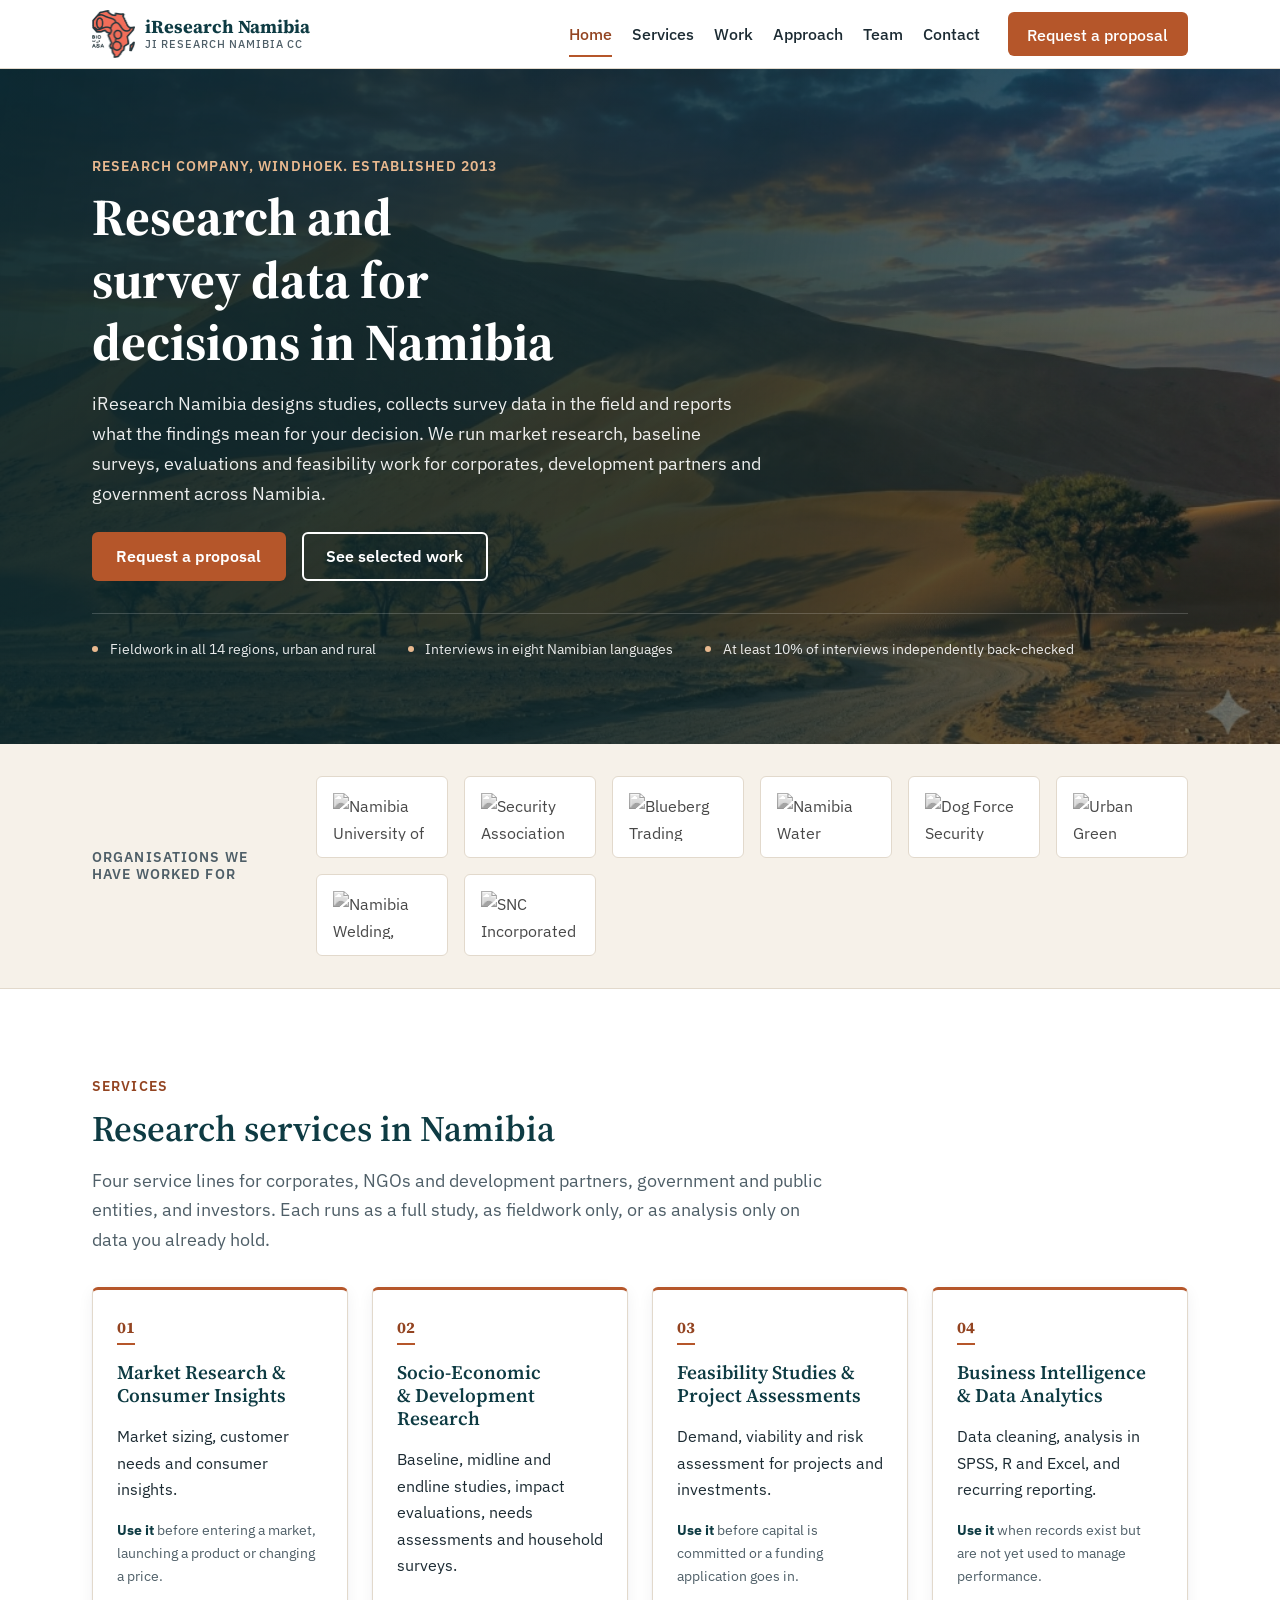
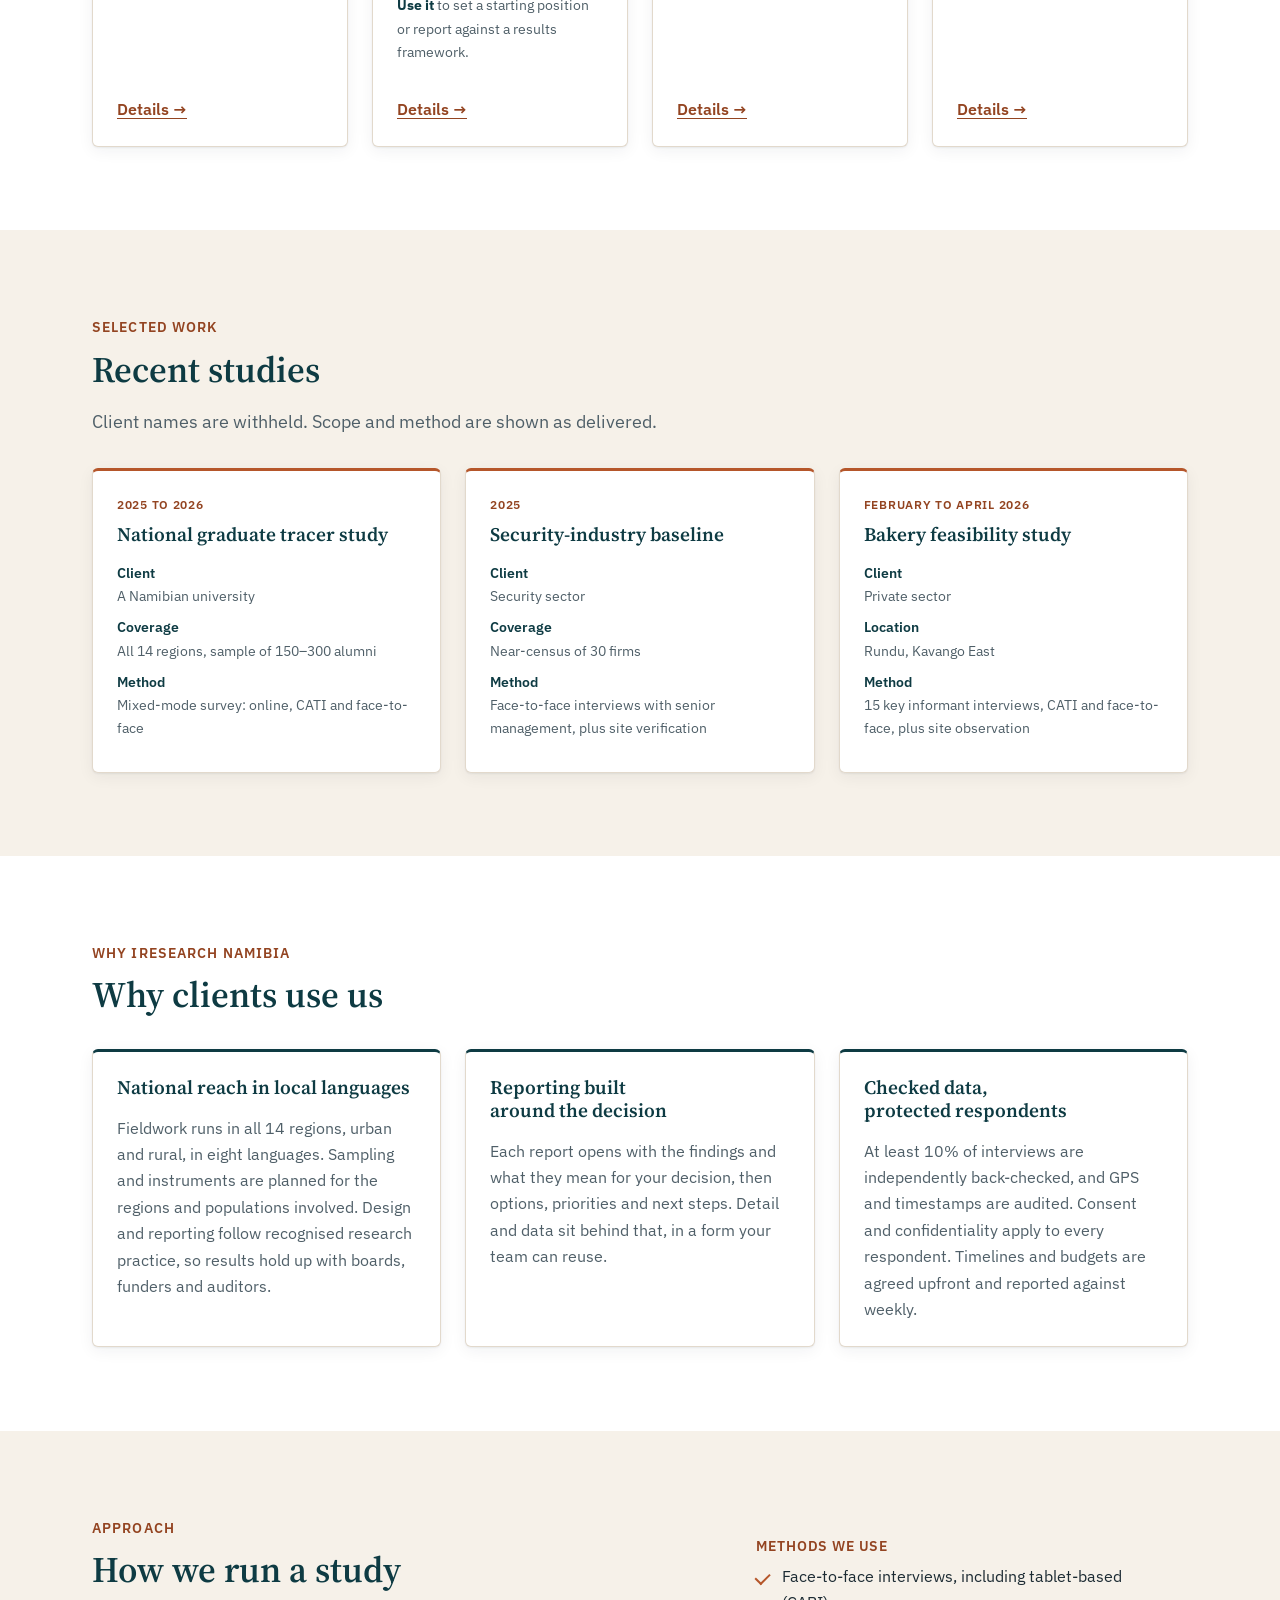
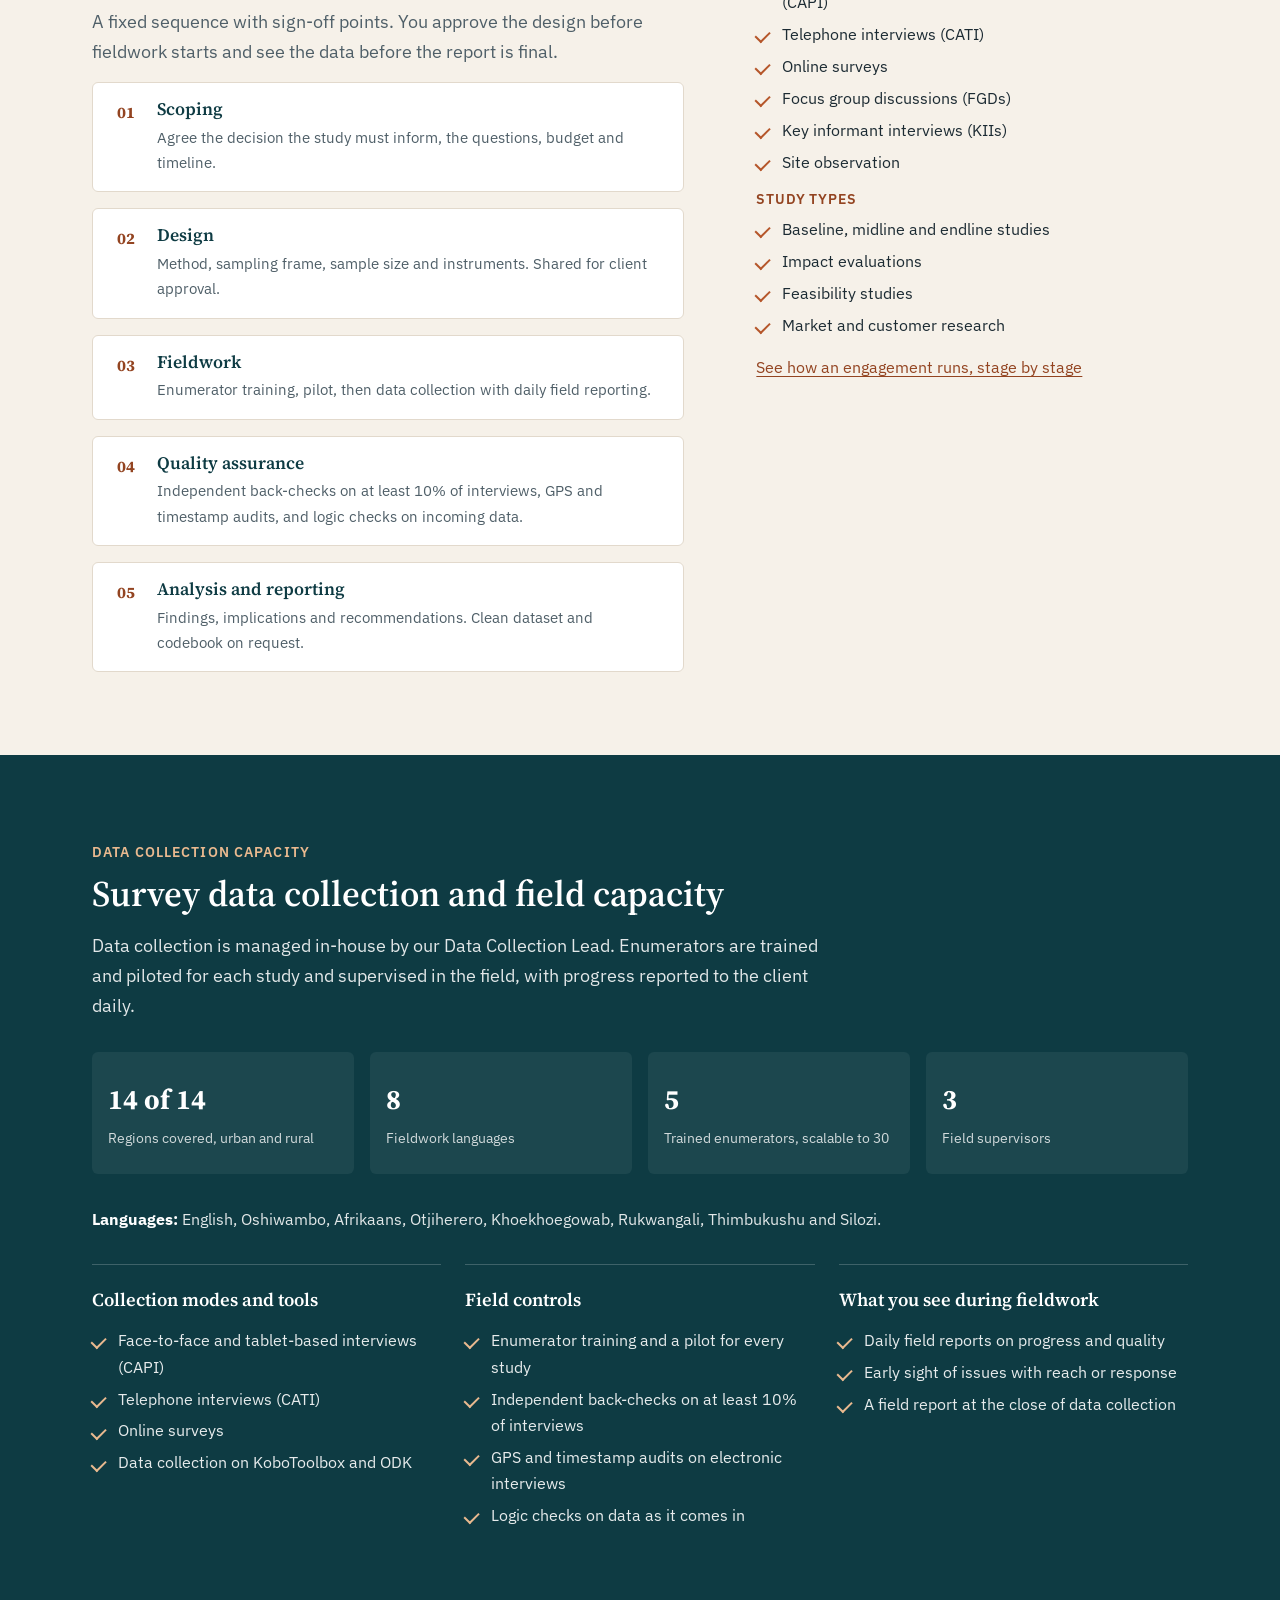
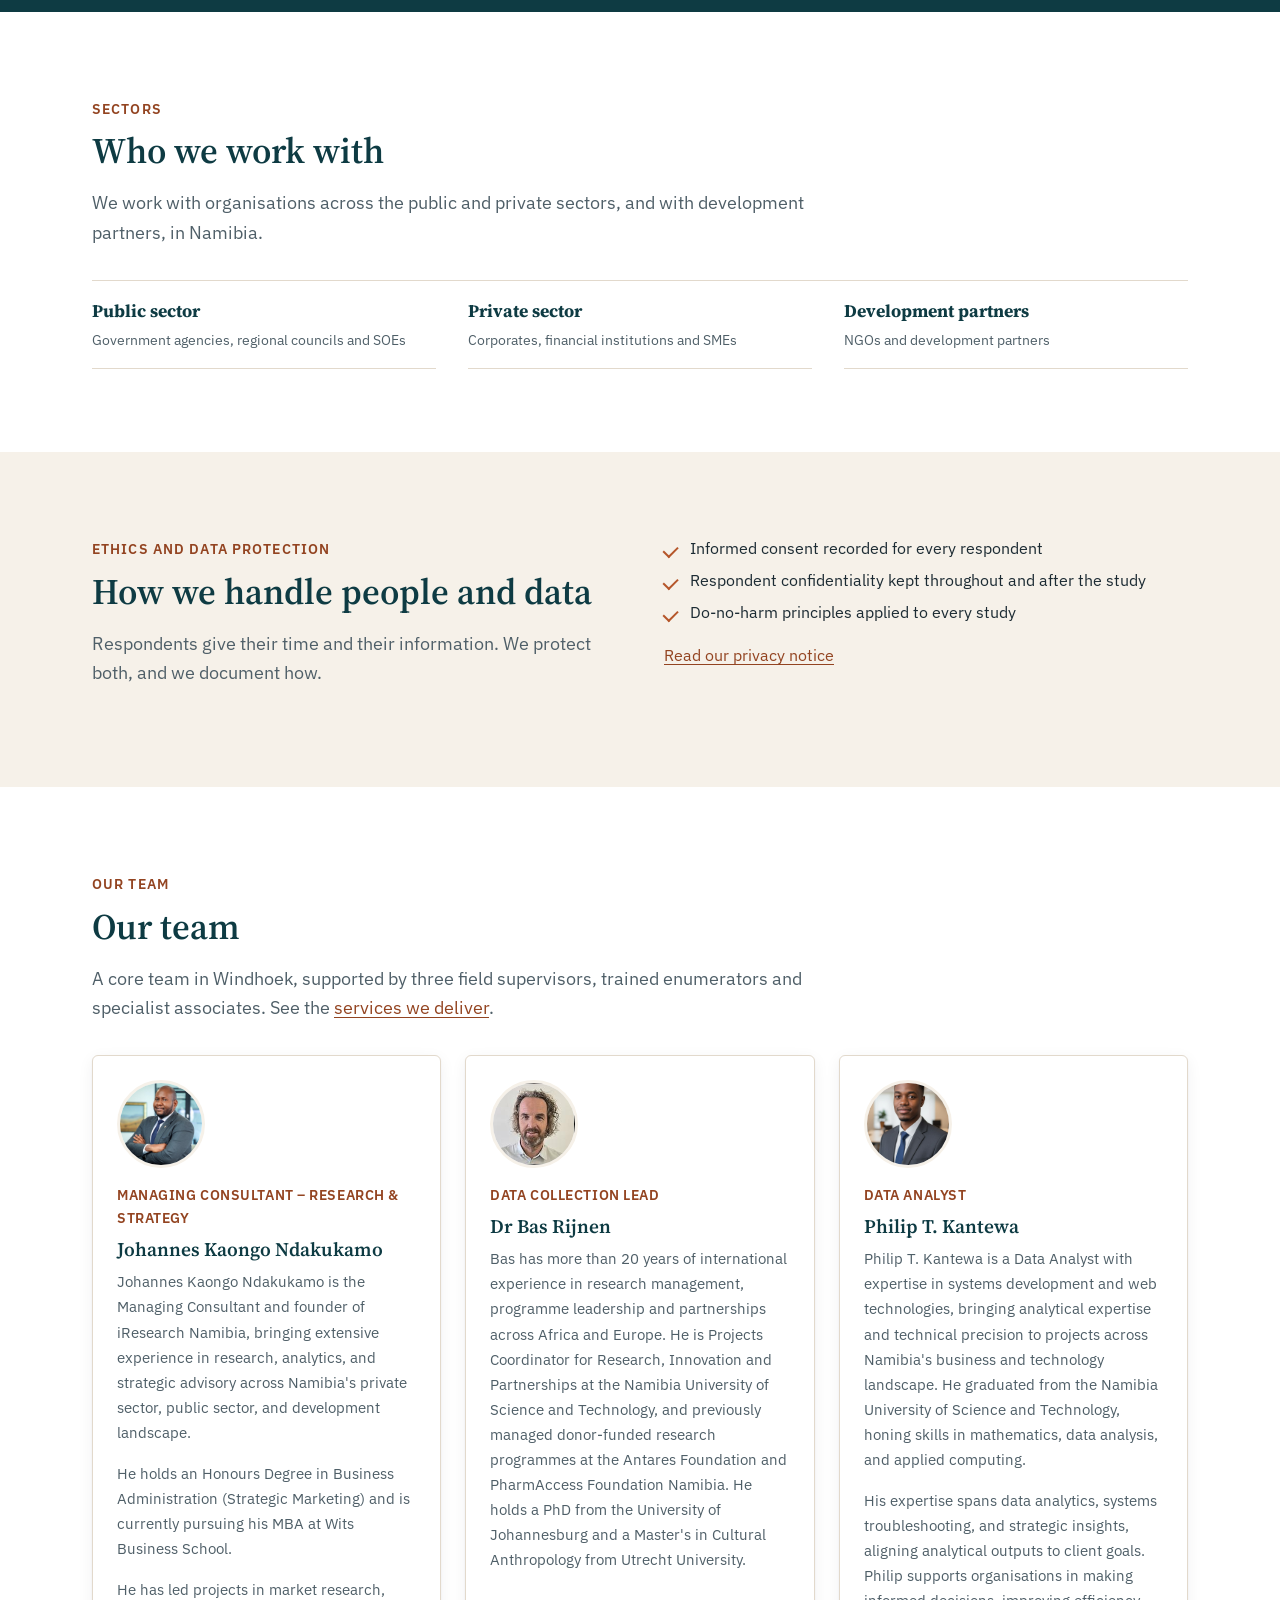
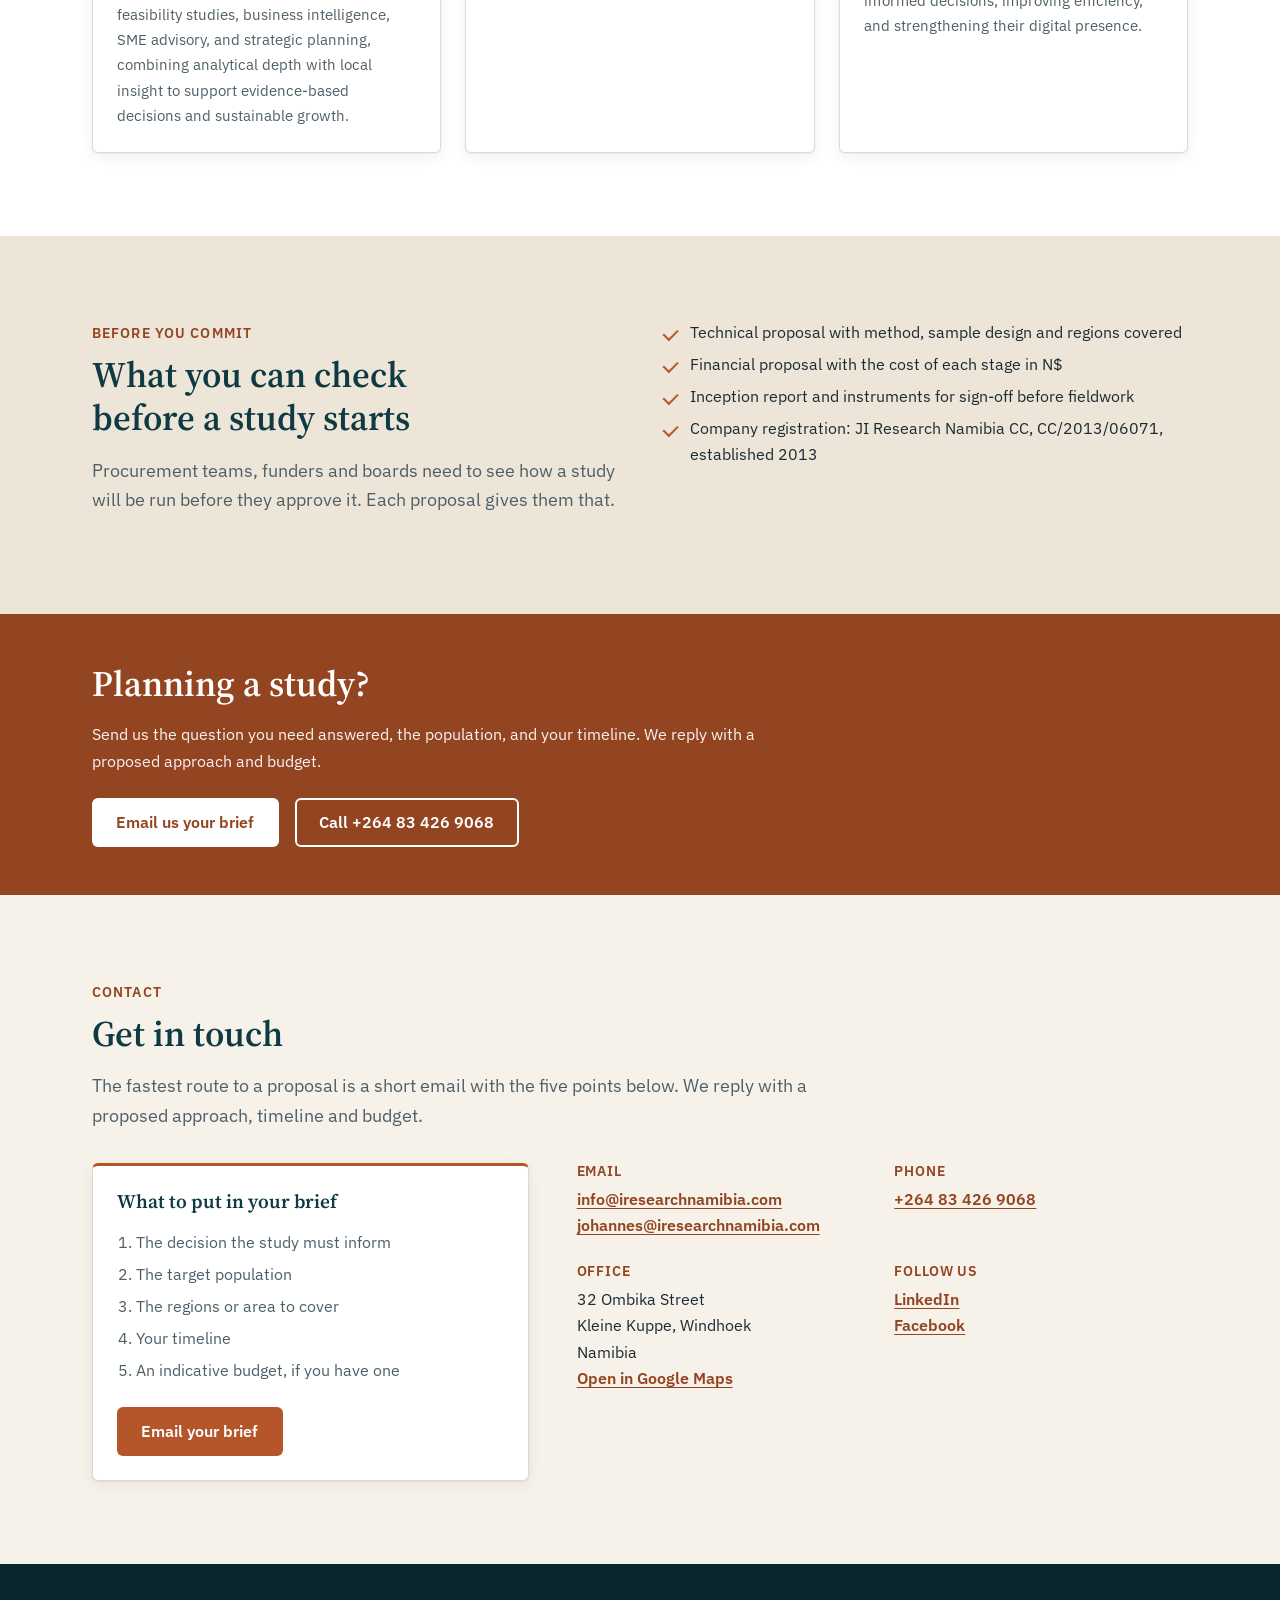
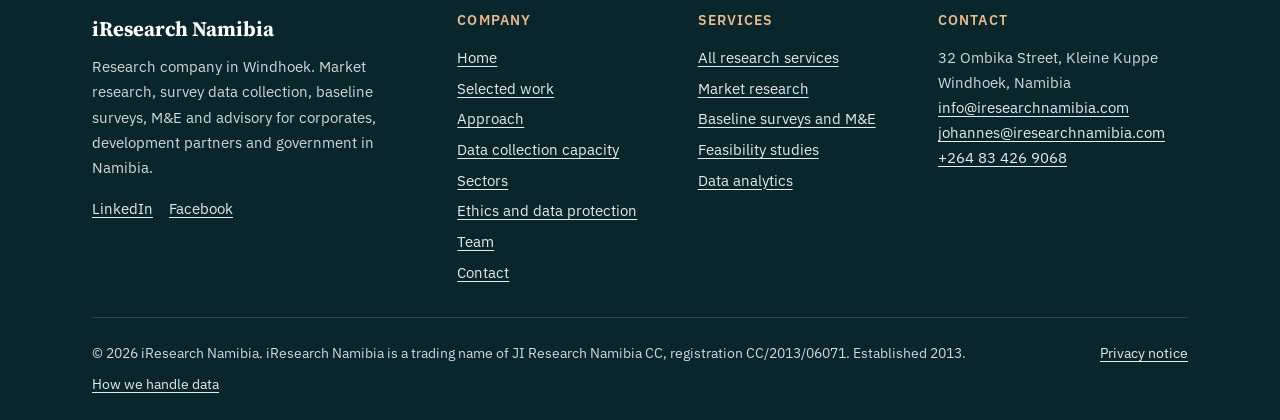
==== commit 57372226: "Add client logo strip and privacy notice" ====
--- a/index.html
+++ b/index.html
@@ -286,29 +286,22 @@
       </div>
     </section>
 
-    <!-- 2. CLIENT LOGOS — HIDDEN until logo files exist and each organisation
-         has given consent. Logos only; do not show client names as text fallback.
-         FILES STILL TO BE SUPPLIED (PNG, transparent or white background, about 300 x 120 px):
-           images/clients/nust.png
-           images/clients/security-association-of-namibia.png
-           images/clients/blueberg-trading-enterprises.png
-           images/clients/namwater.png
-           images/clients/dogforce-security-services.png
-           images/clients/urban-green-consultants.png
+    <!-- 2. CLIENT LOGOS. Logos only; organisation names are in the image alt text, not shown as visible text. -->
     <section class="clients" aria-labelledby="clients-title">
       <div class="container clients-inner">
         <h2 id="clients-title" class="clients-title">Organisations we have worked for</h2>
         <ul class="logo-strip">
           <li><img src="images/clients/nust.png" alt="Namibia University of Science and Technology (NUST)" loading="lazy" decoding="async"></li>
           <li><img src="images/clients/security-association-of-namibia.png" alt="Security Association of Namibia" loading="lazy" decoding="async"></li>
-          <li><img src="images/clients/blueberg-trading-enterprises.png" alt="Blueberg Trading Enterprises" loading="lazy" decoding="async"></li>
-          <li><img src="images/clients/namwater.png" alt="NamWater" loading="lazy" decoding="async"></li>
-          <li><img src="images/clients/dogforce-security-services.png" alt="DogForce Security Services" loading="lazy" decoding="async"></li>
+          <li><img src="images/clients/blueberg-trading-enterprises.png" alt="Blueberg Trading Enterprise CC" loading="lazy" decoding="async"></li>
+          <li><img src="images/clients/namwater.png" alt="Namibia Water Corporation (NamWater)" loading="lazy" decoding="async"></li>
+          <li><img src="images/clients/dogforce-security-services.png" alt="Dog Force Security Services" loading="lazy" decoding="async"></li>
           <li><img src="images/clients/urban-green-consultants.png" alt="Urban Green Consultants" loading="lazy" decoding="async"></li>
+          <li><img src="images/clients/nwbc.png" alt="Namibia Welding, Building and Civil Works (NWBC)" loading="lazy" decoding="async"></li>
+          <li><img src="images/clients/shakwa-nyambe-inc.png" alt="SNC Incorporated (Shakwa Nyambe &amp; Co Inc)" loading="lazy" decoding="async"></li>
         </ul>
       </div>
     </section>
-    -->
 
     <!-- 3. SERVICES OVERVIEW -->
     <section class="section" aria-labelledby="services-title">
@@ -569,8 +562,8 @@
             <li>Non-disclosure agreements signed by staff and field teams</li>
             <li>Research authorisation from the National Commission on Research, Science and Technology (NCRST) where a study requires it</li>
             <li>Safeguarding protocols for studies involving minors or vulnerable groups</li>
-               TO ADD LATER: once a privacy notice is written, link it here, e.g.
-               <p><a href="privacy.html">Read our privacy notice</a></p> -->
+               -->
+          <p><a href="privacy.html">Read our privacy notice</a></p>
         </div>
       </div>
     </section>
@@ -746,7 +739,7 @@
       </div>
       <div class="footer-legal">
         <p>&copy; 2026 iResearch Namibia. iResearch Namibia is a trading name of JI Research Namibia CC, registration CC/2013/06071. Established 2013.</p>
-        <!-- TO ADD LATER: link to the privacy notice once published, e.g. <p><a href="privacy.html">Privacy notice</a></p> -->
+        <p><a href="privacy.html">Privacy notice</a></p>
         <p><a href="index.html#ethics">How we handle data</a></p>
       </div>
     </div>
